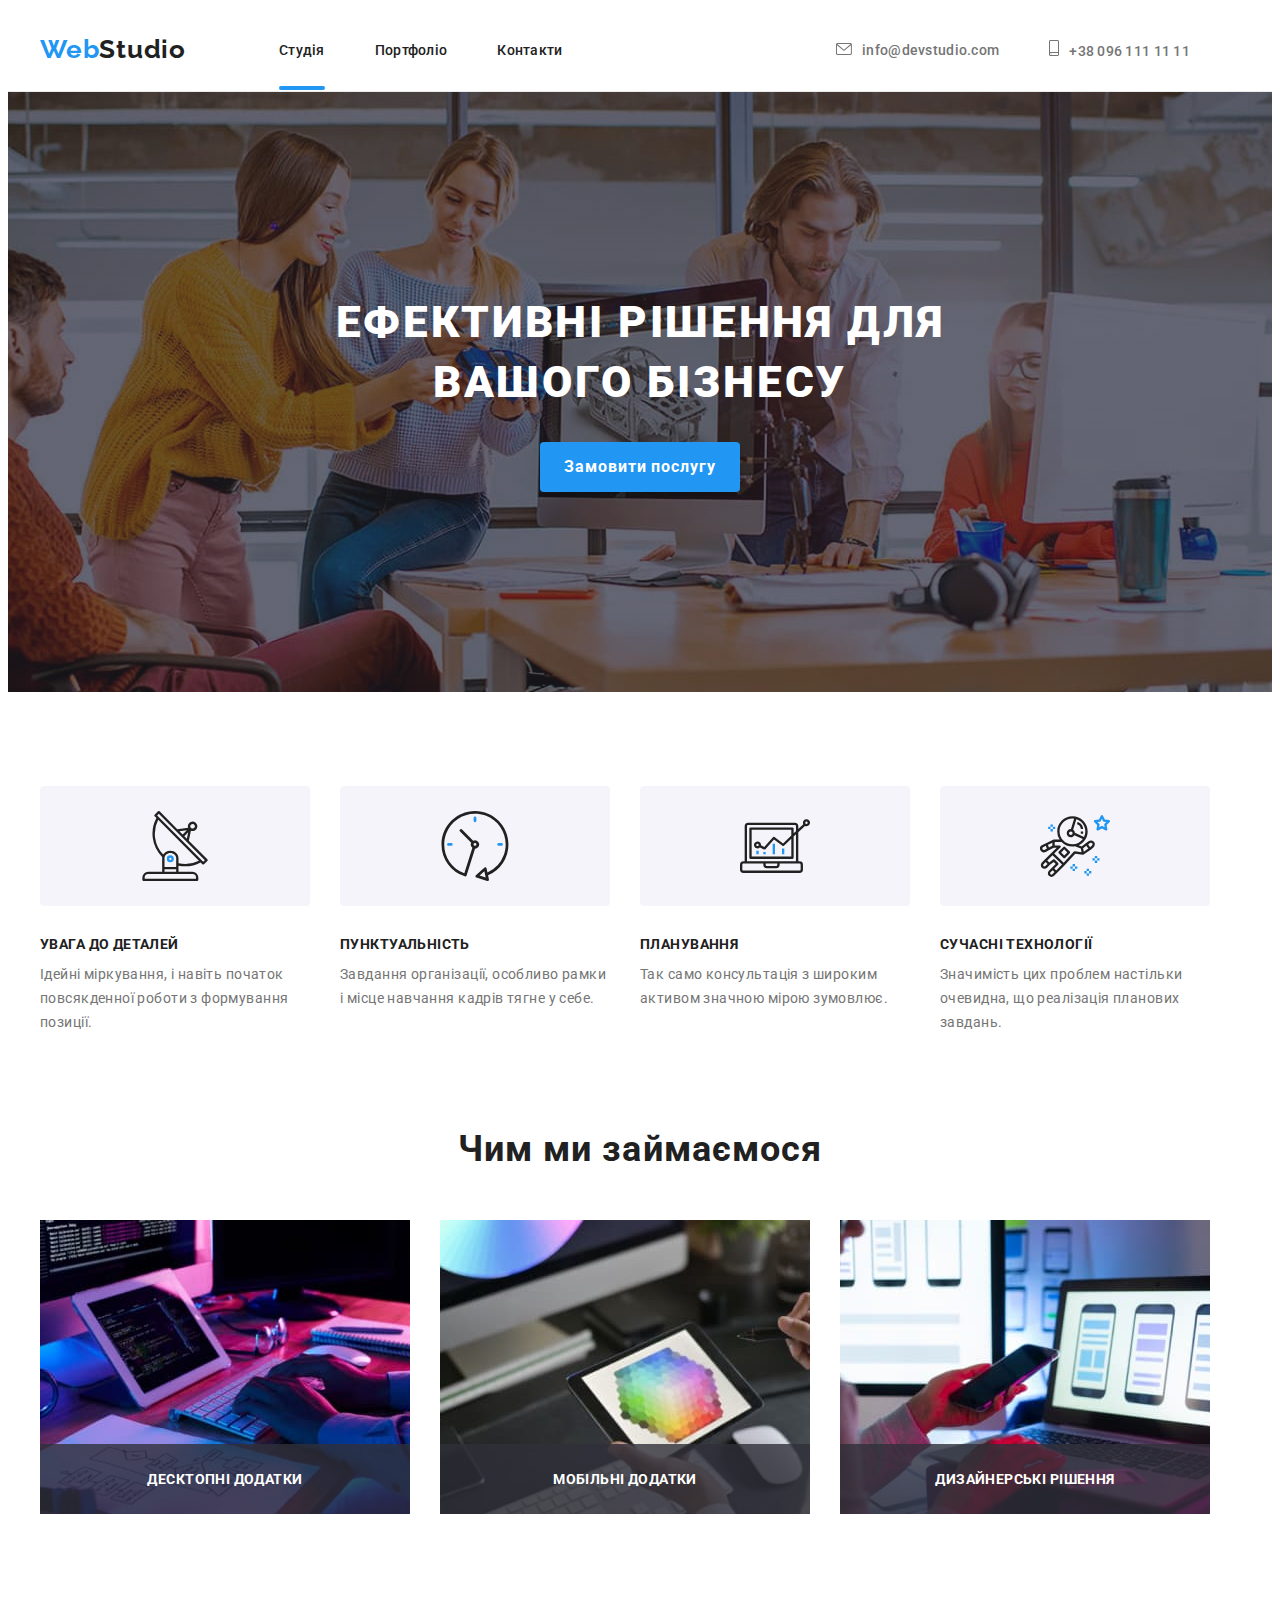
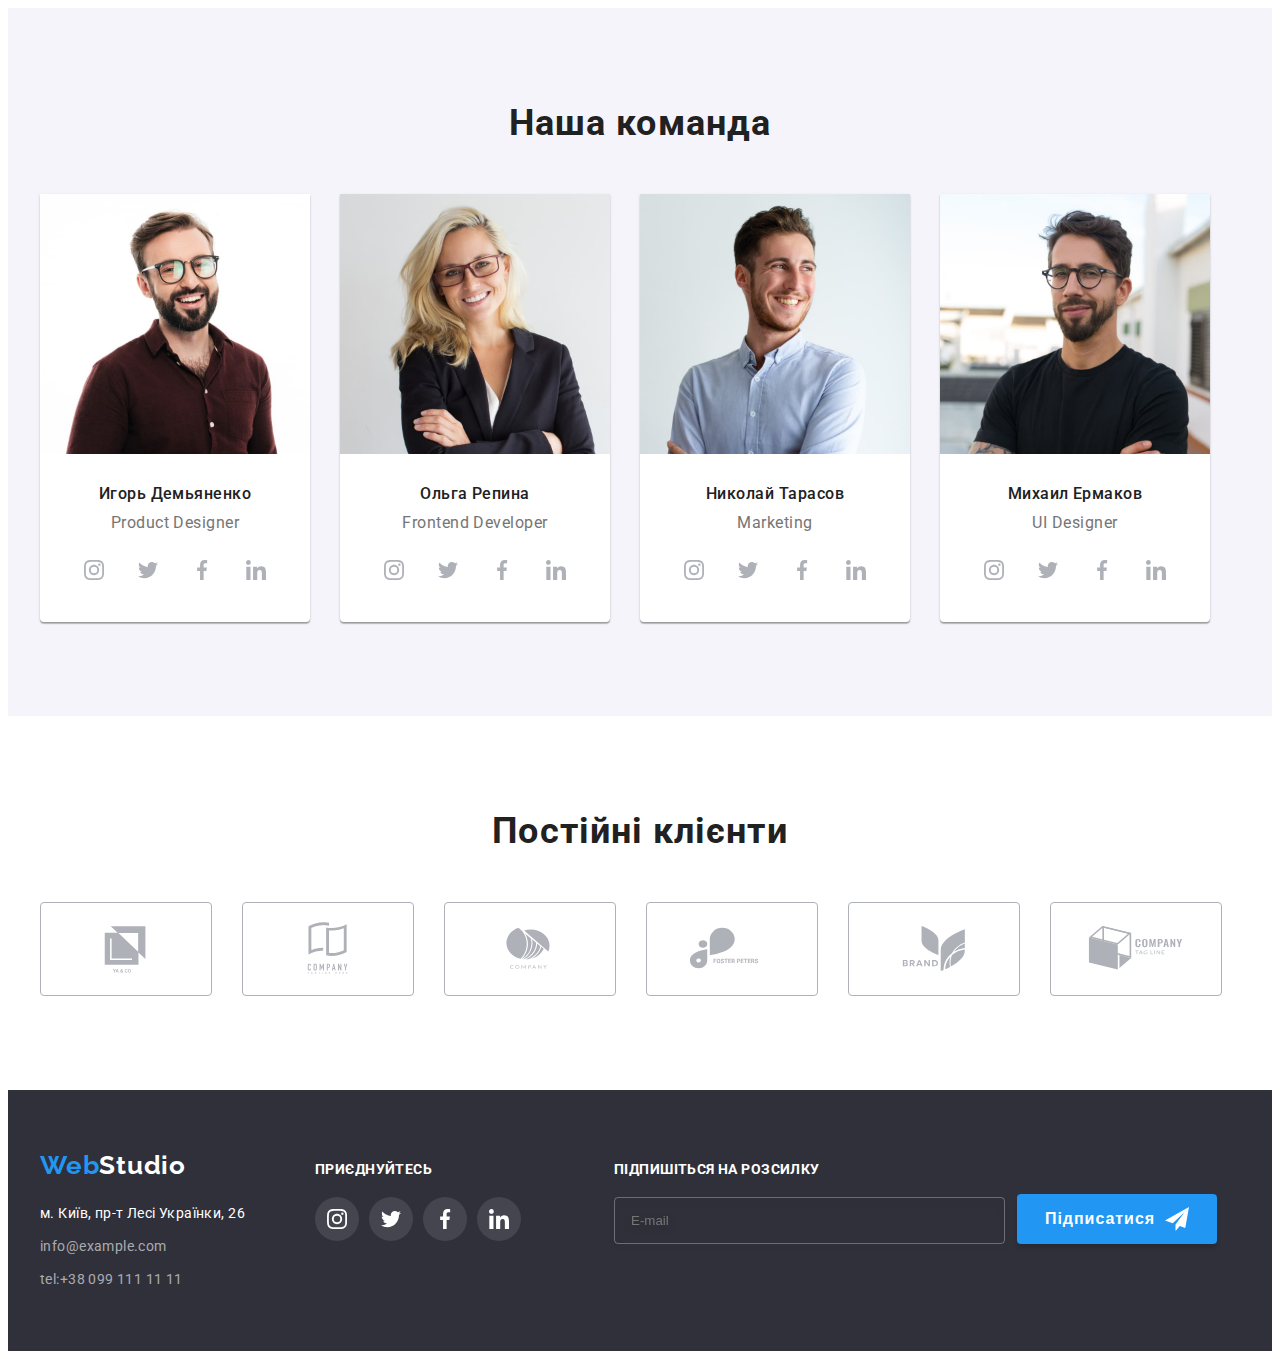
==== index.html @ 12c86f24 "Initial commit" ====
<!DOCTYPE html>
<html lang="uk">
  <head>
    <meta charset="UTF-8" />
    <meta http-equiv="X-UA-Compatible" content="IE=edge" />
    <meta name="viewport" content="width=device-width, initial-scale=1.0" />
    <title>Web Studio</title>
    <!-- Fonts start -->
    <link rel="preconnect" href="https://fonts.googleapis.com" />
    <link rel="preconnect" href="https://fonts.gstatic.com" crossorigin />
    <link
      href="https://fonts.googleapis.com/css2?family=Raleway:wght@700&family=Roboto:wght@400;500;700;900&display=swap"
      rel="stylesheet"
    />
    <!-- Fonts end -->
    <!-- Normalize start -->
    <link
      rel="stylesheet"
      href="https://cdnjs.cloudflare.com/ajax/libs/modern-normalize/1.1.0/modern-normalize.min.css"
      integrity="sha512-wpPYUAdjBVSE4KJnH1VR1HeZfpl1ub8YT/NKx4PuQ5NmX2tKuGu6U/JRp5y+Y8XG2tV+wKQpNHVUX03MfMFn9Q=="
      crossorigin="anonymous"
      referrerpolicy="no-referrer"
    />
    <!-- Normalize end -->
    <link rel="stylesheet" href="./css/main.min.css" />
    <link rel="stylesheet" href="./css/styles.css" />
  </head>
  <body>
    <!-- Header section -->
    <header class="header header-border-line">
      <div class="container header">
        <nav class="header-nav">
          <a class="logo link header__logo" href="./index.html">
            <span class="logo--accent">Web</span>Studio</a
          >
          <ul class="header-list list">
            <li class="header-list__item">
              <a class="header-list__link header-list--current-link link" href="./index.html">Студія</a>
            </li>
            <li class="header-list__item">
              <a class="header-list__link link" href="./portfolio.html">Портфоліо</a>
            </li>
            <li class="header-list__item">
              <a class="header-list__link link" href="/">Контакти</a>
            </li>
          </ul>
        </nav>
        <ul class="header-contacts list">
          <li class="header-contacts__list header-contacts__mail">
            <a class="link header-contacts__link" href="mailto:info@devstudio.com">
              <svg class="header-contacts__icon-mail" width="16" height="12">
                <use href="./images/icons.svg#envelope"></use></svg
              >info@devstudio.com
            </a>
          </li>
          <li class="header-contacts__list header-phone">
            <a class="link header-phone-link" href="tel:+380961111111"
              ><svg class="header-contacts__icon-tel" width="10" height="16">
                <use href="./images/icons.svg#smartphone"></use></svg
              >+38 096 111 11 11</a
            >
          </li>
        </ul>
      </div>
    </header>
    <!-- Main section -->
    <main class="main">
      <!-- Hero section -->
      <section class="hero section hero__container">
        <div class="container">
          <h1 class="hero__tittle">Ефективні рішення для вашого бізнесу</h1>
          <button class="btn-service btn-service__position" data-modal-open type="button">Замовити послугу</button>
        </div>
      </section>
      <!-- About section -->
      <section class="about section">
        <div class="container">
          <ul class="about-logo">
            <li class="about-logo__list">
              <svg class="about-logo__icons" width="70px" height="70px">
                <use href="./images/icons.svg#antenna"></use>
              </svg>
            </li>
            <li class="about-logo__list">
              <svg class="about-logo__icons" width="70px" height="70px">
                <use href="./images/icons.svg#clock"></use>
              </svg>
            </li>
            <li class="about-logo__list">
              <svg class="about-logo__icons" width="70px" height="70px">
                <use href="./images/icons.svg#diagram"></use>
              </svg>
            </li>
            <li class="about-logo__list">
              <svg class="about-logo__icons" width="70px" height="70px">
                <use href="./images/icons.svg#astronaut"></use>
              </svg>
            </li>
          </ul>
        </div>
        <div class="container">
          <h2 class="container--visually-hidden">Наші переваги</h2>
          <ul class="about-list list about__container">
            <li class="about-list__item">
              <h3 class="about-list__tittle">УВАГА ДО ДЕТАЛЕЙ</h3>
              <p class="about-list__description">
                Ідейні міркування, і навіть початок повсякденної роботи з формування позиції.
              </p>
            </li>
            <li class="about-list__item">
              <h3 class="about-list__tittle">ПУНКТУАЛЬНІСТЬ</h3>
              <p class="about-list__description">
                Завдання організації, особливо рамки і місце навчання кадрів тягне у себе.
              </p>
            </li>
            <li class="about-list__item">
              <h3 class="about-list__tittle">ПЛАНУВАННЯ</h3>
              <p class="about-list__description">
                Так само консультація з широким активом значною мірою зумовлює.
              </p>
            </li>
            <li class="about-list__item">
              <h3 class="about-list__tittle">СУЧАСНІ ТЕХНОЛОГІЇ</h3>
              <p class="about-list__description">
                Значимість цих проблем настільки очевидна, що реалізація планових завдань.
              </p>
            </li>
          </ul>
        </div>
      </section>
      <!-- Work section -->
      <section class="work section our-activity">
        <div class="container">
          <h2 class="our-activity__tittle">Чим ми займаємося</h2>
          <ul class="our-activity-list list">
            <li class="list">
              <div class="our-activity-list__overlay">
                <img
                  src="./images/main/img1.jpg"
                  alt="Десктопні додатки"
                  width="370"
                  height="294"
                />
                <p class="our-activity-list__overlay-txt">Десктопні додатки</p>
              </div>
            </li>
            <li class="list">
              <div class="our-activity-list__overlay">
                <img
                  src="./images/main/img2.jpg"
                  alt="Мобільні додатки"
                  width="370"
                  height="294"
                />
                <p class="our-activity-list__overlay-txt">Мобільні додатки</p>
              </div>
            </li>
            <li class="list">
              <div class="our-activity-list__overlay">
                <img
                  src="./images/main/img3.jpg"
                  alt="Мобільні додатки"
                  width="370"
                  height="294"
                />
                <p class="our-activity-list__overlay-txt">Дизайнерські рішення</p>
              </div>
            </li>
          </ul>
        </div>
      </section>
      <!-- Team section -->
      <section class="team section">
        <div class="container">
          <h2 class="team__tittle">Наша команда</h2>
          <ul class="team__list list">
            <li class="team-list-card">
              <img
                src="./images/main/photo1.jpg"
                alt="Игорь Демьяненко"
                width="270"
                height="260"
              />
              <div class="team__emlpoee-inf">
                <h3 class="team__emlpoee-name">Игорь Демьяненко</h3>
                <p class="team__emlpoee-position">Product Designer</p>
                <ul class="team-socials list">
                  <li
                    <a
                      class="team-social-link link"
                      href="/"
                      target="_blank"
                      rel="noopener norefferer"
                      area-label="instagram"
                    >
                      <svg class="team__social-icon" width="20" height="20">
                        <use href="./images/icons.svg#instagram-1"></use>
                      </svg>
                    </a>
                  </li>
                  <li
                    <a
                      class="team-social-link link"
                      href="/"
                      target="_blank"
                      rel="noopener norefferer"
                      area-label="twitter"
                    >
                      <svg class="team__social-icon" width="20" height="20">
                        <use href="./images/icons.svg#twitter-2"></use>
                      </svg>
                    </a>
                  </li>
                  <li
                    <a
                      class="team-social-link link"
                      href="/"
                      target="_blank"
                      rel="noopener norefferer"
                      area-label="facebook"
                    >
                      <svg class="team__social-icon" width="20" height="20">
                        <use href="./images/icons.svg#facebook-3"></use>
                      </svg>
                    </a>
                  </li>
                  <li
                    <a
                      class="team-social-link link"
                      href="/"
                      target="_blank"
                      rel="noopener norefferer"
                      area-label="linkedin"
                    >
                      <svg class="team__social-icon" width="20" height="20">
                        <use href="./images/icons.svg#linkedin-4"></use>
                      </svg>
                    </a>
                  </li>
                </ul>
              </div>
            </li>
            <li class="team-list-card">
              <img
                src="./images/main/photo2.jpg"
                alt="Ольга Репина"
                width="270"
                height="260"
              />
              <div class="team__emlpoee-inf">
                <h3 class="team__emlpoee-name">Ольга Репина</h3>
                <p class="team__emlpoee-position">Frontend Developer</p>
                <ul class="team-socials list">
                  <li
                    <a
                      class="team-social-link link"
                      href="/"
                      target="_blank"
                      rel="noopener norefferer"
                      area-label="instagram"
                    >
                      <svg class="team__social-icon" width="20" height="20">
                        <use href="./images/icons.svg#instagram-1"></use>
                      </svg>
                    </a>
                  </li>
                  <li
                    <a
                      class="team-social-link link"
                      href="/"
                      target="_blank"
                      rel="noopener norefferer"
                      area-label="twitter"
                    >
                      <svg class="team__social-icon" width="20" height="20">
                        <use href="./images/icons.svg#twitter-2"></use>
                      </svg>
                    </a>
                  </li>
                  <li
                    <a
                      class="team-social-link link"
                      href="/"
                      target="_blank"
                      rel="noopener norefferer"
                      area-label="facebook"
                    >
                      <svg class="team__social-icon" width="20" height="20">
                        <use href="./images/icons.svg#facebook-3"></use>
                      </svg>
                    </a>
                  </li>
                  <li
                    <a
                      class="team-social-link link"
                      href="/"
                      target="_blank"
                      rel="noopener norefferer"
                      area-label="linkedin"
                    >
                      <svg class="team__social-icon" width="20" height="20">
                        <use href="./images/icons.svg#linkedin-4"></use>
                      </svg>
                    </a>
                  </li>
                </ul>
              </div>
            </li>
            <li class="team-list-card">
              <img
                src="./images/main/photo3.jpg"
                alt="Николай Тарасов"
                width="270"
                height="260"
              />
              <div class="team__emlpoee-inf">
                <h3 class="team__emlpoee-name">Николай Тарасов</h3>
                <p class="team__emlpoee-position">Marketing</p>
                <ul class="team-socials list">
                  <li
                    <a
                      class="team-social-link link"
                      href="/"
                      target="_blank"
                      rel="noopener norefferer"
                      area-label="instagram"
                    >
                      <svg class="team__social-icon" width="20" height="20">
                        <use href="./images/icons.svg#instagram-1"></use>
                      </svg>
                    </a>
                  </li>
                  <li
                    <a
                      class="team-social-link link"
                      href="/"
                      target="_blank"
                      rel="noopener norefferer"
                      area-label="twitter"
                    >
                      <svg class="team__social-icon" width="20" height="20">
                        <use href="./images/icons.svg#twitter-2"></use>
                      </svg>
                    </a>
                  </li>
                  <li
                    <a
                      class="team-social-link link"
                      href="/"
                      target="_blank"
                      rel="noopener norefferer"
                      area-label="facebook"
                    >
                      <svg class="team__social-icon" width="20" height="20">
                        <use href="./images/icons.svg#facebook-3"></use>
                      </svg>
                    </a>
                  </li>
                  <li
                    <a
                      class="team-social-link link"
                      href="/"
                      target="_blank"
                      rel="noopener norefferer"
                      area-label="linkedin"
                    >
                      <svg class="team__social-icon" width="20" height="20">
                        <use href="./images/icons.svg#linkedin-4"></use>
                      </svg>
                    </a>
                  </li>
                </ul>
              </div>
            </li>
            <li class="team-list-card">
              <img
                src="./images/main/photo4.jpg"
                alt="Михаил Ермаков"
                width="270"
                height="260"
              />
              <div class="team__emlpoee-inf">
                <h3 class="team__emlpoee-name">Михаил Ермаков</h3>
                <p class="team__emlpoee-position">UI Designer</p>
                <ul class="team-socials list">
                  <li
                    <a
                      class="team-social-link link"
                      href="/"
                      target="_blank"
                      rel="noopener norefferer"
                      area-label="instagram"
                    >
                      <svg class="team__social-icon" width="20" height="20">
                        <use href="./images/icons.svg#instagram-1"></use>
                      </svg>
                    </a>
                  </li>
                  <li
                    <a
                      class="team-social-link link"
                      href="/"
                      target="_blank"
                      rel="noopener norefferer"
                      area-label="twitter"
                    >
                      <svg class="team__social-icon" width="20" height="20">
                        <use href="./images/icons.svg#twitter-2"></use>
                      </svg>
                    </a>
                  </li>
                  <li
                    <a
                      class="team-social-link link"
                      href="/"
                      target="_blank"
                      rel="noopener norefferer"
                      area-label="facebook"
                    >
                      <svg class="team__social-icon" width="20" height="20">
                        <use href="./images/icons.svg#facebook-3"></use>
                      </svg>
                    </a>
                  </li>
                  <li
                    <a
                      class="team-social-link link"
                      href="/"
                      target="_blank"
                      rel="noopener norefferer"
                      area-label="linkedin"
                    >
                      <svg class="team__social-icon" width="20" height="20">
                        <use href="./images/icons.svg#linkedin-4"></use>
                      </svg>
                    </a>
                  </li>
                </ul>
              </div>
            </li>
          </ul>
        </div>
      </section>
    </main>
    <!-- Regular customers -->
    <section class="customers section">
      <div class="container">
        <h2 class="customers__tittle">Постійні клієнти</h2>
        <ul class="customers-logo">
          <li>
            <a
              class="customers-logo__link link"
              href="/"
              target="_blank"
              rel="noopener norefferer"
              area-label="ya&co"
            >
              <svg class="customers-logo__icons" width="106px" height="60px">
                <use href="./images/icons.svg#logo"></use>
              </svg>
            </a>
          </li>
          <li>
            <a
              class="customers-logo__link link"
              href="/"
              target="_blank"
              rel="noopener norefferer"
              area-label="company-tagline-here"
            >
              <svg class="customers-logo__icons" width="106px" height="60px">
                <use href="./images/icons.svg#logo-1"></use>
              </svg>
            </a>
          </li>
          <li>
            <a
              class="customers-logo__link link"
              href="/"
              target="_blank"
              rel="noopener norefferer"
              area-label="company"
            >
              <svg class="customers-logo__icons" width="106px" height="60px">
                <use href="./images/icons.svg#logo-2"></use>
              </svg>
            </a>
          </li>
          <li>
            <a
              class="customers-logo__link link"
              href="/"
              target="_blank"
              rel="noopener norefferer"
              area-label="foster-peters"
            >
              <svg class="customers-logo__icons" width="106px" height="60px">
                <use href="./images/icons.svg#logo-3"></use>
              </svg>
            </a>
          </li>
          <li>
            <a
              class="customers-logo__link link"
              href="/"
              target="_blank"
              rel="noopener norefferer"
              area-label="brand"
            >
              <svg class="customers-logo__icons" width="106px" height="60px">
                <use href="./images/icons.svg#logo-4"></use>
              </svg>
            </a>
          </li>
          <li>
            <a
              class="customers-logo__link link"
              href="/"
              target="_blank"
              rel="noopener norefferer"
              area-label="company-tagline"
            >
              <svg class="customers-logo__icons" width="106px" height="60px">
                <use href="./images/icons.svg#logo-5"></use>
              </svg>
            </a>
          </li>
        </ul>
      </div>
    </section>
    <!-- Footer section -->
    <footer class="footer">
      <div class="container footer-container">
        <div>
          <a class="logo logo--white link" href="./index.html"
            ><span class="logo--accent">Web</span>Studio
          </a>
          <address>
            <ul class="footer__list list">
              <li class="footer__contacts">
                <a 
                  class="link footer-addres__link"
                  href="https://bit.ly/3pXMvUd"
                  target="_blank"
                  rel="noopener noreferrer"
                  >м. Київ, пр-т Лесі Українки, 26</a
                >
              </li>
              <li class="footer__contacts">
                <a class="link" href="mailto:info@example.com">info@example.com</a>
              </li>
              <li class="footer__contacts">
                <a class="link" href="tel:+380991111111">tel:+38 099 111 11 11</a>
              </li>
            </ul>
          </address>
        </div>
        <div class="footer-join">
          <p class="footer-join__txt">приєднуйтесь</p>
          <ul class="footer-join-socials list">
            <li
              <a
                class="footer-join-socials__link link"
                href="/"
                target="_blank"
                rel="noopener norefferer"
                area-label="instagram"
              >
                <svg class="footer-join-socials__icon" width="20" height="20">
                  <use href="./images/icons.svg#instagram-1"></use>
                </svg>
              </a>
            </li>
            <li class="footer-socials-item">
              <a
                class="footer-join-socials__link link"
                href="/"
                target="_blank"
                rel="noopener norefferer"
                area-label="twitter"
              >
                <svg class="footer-join-socials__icon" width="20" height="20">
                  <use href="./images/icons.svg#twitter-2"></use>
                </svg>
              </a>
            </li>
            <li class="footer-socials-item">
              <a
                class="footer-join-socials__link link"
                href="/"
                target="_blank"
                rel="noopener norefferer"
                area-label="facebook"
              >
                <svg class="footer-join-socials__icon" width="20" height="20">
                  <use href="./images/icons.svg#facebook-3"></use>
                </svg>
              </a>
            </li>
            <li class="footer-socials-item">
              <a
                class="footer-join-socials__link link"
                href="/"
                target="_blank"
                rel="noopener norefferer"
                area-label="linkedin"
              >
                <svg class="footer-join-socials__icon" width="20" height="20">
                  <use href="./images/icons.svg#linkedin-4"></use>
                </svg>
              </a>
            </li>
          </ul>
        </div>
        <div class="footer-subscribe footer-subscribe__position">
         <div role="group">
          <form>
          <label for="">
            <p class="footer-subscribe__txt">Підпишіться на розсилку</p>
            <input
              class="footer-subscribe__form"
              type="text"
              name="username"
              minlength="3"
              maxlength="16"
              required
              placeholder="E-mail"
            />
          </label>
          </div>
          <div class="footer-subscribe__container">
            <button class="footer-subscribe__btn" type="submit">Підписатися
            <svg width="24px" height="24px">
              <use href="./images/icons.svg#icon-send-btn"></use>
            </svg>
          </button>
          </div>
          </form>
      </div>
      </div>
    </footer>
    <!-- modal window -->
    <div class="backdrop is-hidden" data-modal>
      <div class="modal">
        <button class="modal__btn" data-modal-close>
          <svg class="modal__btn-icon" width="20" height="20">
            <use href="./images/icons.svg#icon-close"></use>
          </svg>
        </button>
        <form class="modal__register">
        <strong class="modal__register-title"> Залиште свої дані ми вам передзвонимо</strong>
        <div role="group">
          <label class="modal__register-wrap">
            <span class="modal__form-label">Ім'я</span>
            <input
              class="modal__register-input"
              type="text"
              name="username"
              minlength="3"
              maxlength="16"
              autofocus
              required
            />
            <svg class="modal__form-icon modal__icon-user" width="12" height="12">
              <use class="contact-form-user contact-form-logo" href="./images/icons.svg#icon-user"></use>
            </svg>
          </label>
          <label for="" class="modal__register-wrap">
            <span class="modal__form-label">Телефон</span>
            <input
              class="modal__register-input"
              type="tel"
              name="user-phone"
              minlength="3"
              maxlength="16"
              required
            />
            <svg class="modal__form-icon modal__icon-phone" width="13" height="13">
              <use class="contact-form-user contact-form-logo" href="./images/icons.svg#icon-phone"></use>
            </svg>
          </label>
          <label class="modal__register-wrap">
            <span class="modal__form-label">Пошта</span>
            <input
              class="modal__register-input"
              type="email"
              name="email"
              minlength="3"
              maxlength="16"
              required
            />
            <svg class="modal__form-icon modal__icon-mail" width="15" height="12">
              <use class="contact-form-user contact-form-logo" href="./images/icons.svg#icon-mail"></use>
            </svg>
          </label>
          <label class="modal__register-wrap">
            <span class="modal__form-label">Коментар</span>
            <textarea class="modal__register-message" name="text" rows="15" placeholder="Введіть текст"></textarea>
        <label class="modal__register-agreement">
            <input class="modal__checkbox container--visually-hidden" type="checkbox" name="agreement" id="" value=""/>
            <svg class="modal__register-icon" width="16" height="15">
              <use class="modal__register-check" href="./images/icons.svg#icon-check"></use>
              <use class="modal__register-uncheck" href="./images/icons.svg#icon-checkbox"></use>
            </svg>
            <span class="modal__register-agreement-text">
              Погоджуюся з розсилкою та приймаю
              <a class="modal__register-agreement-link" href="">Умови договору</a></span>
          </label>
        <button class="modal__register-btn" type="submit">Відправити</button>
        </form>
      </div>
    </div>
    <script src="./js/modal.js"></script>
  </body>
</html>
---- css/main.min.css ----
:root{--main-font: Roboto, sans-serif;--secondary-font: Raleway, sans-serif;--main-txt-cl: #212121;--acent-txt-cl: #2196f3;--light-bg-cl: #f5f4fa;--dark-bg-cl: #2f303a}.link{text-decoration:none;color:currentColor}.list{list-style:none;padding:0;margin:0}.container--visually-hidden{position:absolute;width:1px;height:1px;margin:-1px;border:0;padding:0;white-space:nowrap;-webkit-clip-path:inset(100%);clip-path:inset(100%);clip:rect(0 0 0 0);overflow:hidden}body{font-family:var(--main-font);color:var(--main-txt-cl)}img{display:block}h1,h2,h3,h4,h5,h6,p,ul{margin:0}.btn-service{font-family:var(--main-font);font-weight:700;font-size:16px;line-height:1.875;letter-spacing:.06em;background-color:var(--acent-txt-cl);color:#fff;min-width:200px;min-height:50px;display:block;-webkit-box-shadow:0px 4px 4px rgba(0,0,0,.15);box-shadow:0px 4px 4px rgba(0,0,0,.15);border-radius:4px;border:none;-webkit-transition:background-color 250ms cubic-bezier(0.4, 0, 0.2, 1);transition:background-color 250ms cubic-bezier(0.4, 0, 0.2, 1)}.btn-service__position{margin:auto}.btn-service:hover,.btn-service:focus{background-color:#188ce8}.container{width:1200px;padding-left:15px;padding-right:15px;margin:auto}.modal{position:relative;width:528px;min-height:581px;padding:40px;background-color:#fff;-webkit-box-shadow:0px 1px 3px rgba(0,0,0,.12),0px 1px 1px rgba(0,0,0,.14),0px 2px 1px rgba(0,0,0,.2);box-shadow:0px 1px 3px rgba(0,0,0,.12),0px 1px 1px rgba(0,0,0,.14),0px 2px 1px rgba(0,0,0,.2);border-radius:4px;opacity:1;-webkit-transition:opacity 400ms ease-in-out 200ms,-webkit-transform 400ms ease-in-out 200ms;transition:opacity 400ms ease-in-out 200ms,-webkit-transform 400ms ease-in-out 200ms;transition:transform 400ms ease-in-out 200ms,opacity 400ms ease-in-out 200ms;transition:transform 400ms ease-in-out 200ms,opacity 400ms ease-in-out 200ms,-webkit-transform 400ms ease-in-out 200ms}.modal__register-btn:hover,.modal__register-btn:focus{background-color:#188ce8}.modal__register-input:focus{border:1px solid var(--acent-txt-cl);-webkit-transition:250ms cubic-bezier(0.4, 0, 0.2, 1);transition:250ms cubic-bezier(0.4, 0, 0.2, 1)}.modal__register-input:focus+.modal__form-icon .contact-form-logo{fill:var(--acent-txt-cl);border-color:var(--acent-txt-cl);-webkit-transition:250ms cubic-bezier(0.4, 0, 0.2, 1);transition:250ms cubic-bezier(0.4, 0, 0.2, 1)}.modal__checkbox:checked+.modal__register-icon .modal__register-uncheck{opacity:0;-webkit-transition:250ms cubic-bezier(0.4, 0, 0.2, 1);transition:250ms cubic-bezier(0.4, 0, 0.2, 1)}.modal__btn-icon:hover{fill:var(--acent-txt-cl)}.modal__register-wrap:last-child{margin-bottom:0}.modal__form-icon:hover{fill:var(--acent-txt-cl)}.modal__checkbox:checked+.modal__register-icon .modal__register-check{opacity:1}.backdrop{z-index:1000;position:fixed;top:0;left:0;display:-webkit-box;display:-ms-flexbox;display:flex;-webkit-box-align:center;-ms-flex-align:center;align-items:center;-webkit-box-pack:center;-ms-flex-pack:center;justify-content:center;width:100%;height:100%;background:rgba(0,0,0,.2);opacity:1;visibility:visible;pointer-events:initial;-webkit-transition:opacity 600ms ease-out,visibility 600ms ease-out;transition:opacity 600ms ease-out,visibility 600ms ease-out}.backdrop.is-hidden{opacity:0;visibility:hidden;pointer-events:none}.modal__btn{position:absolute;top:8px;right:8px;width:30px;height:30px;border-radius:50%;display:-webkit-box;display:-ms-flexbox;display:flex;-webkit-box-align:center;-ms-flex-align:center;align-items:center;-webkit-box-pack:center;-ms-flex-pack:center;justify-content:center;padding:0;border:1px solid rgba(0,0,0,.1);background-color:rgba(0,0,0,0);cursor:pointer}.backdrop.is-hidden .modal{opacity:0;-webkit-transform:translate(-50%, -50%) scale(0.3) rotate(1turn);transform:translate(-50%, -50%) scale(0.3) rotate(1turn)}.modal__register{text-align:center}.modal__register-title{margin-bottom:12px;display:block;font-weight:700;font-size:20px;line-height:1.15;text-align:center;letter-spacing:.03em;color:#212121}.modal__register-wrap{display:block;position:relative;margin-bottom:10px}.modal__register-input{width:100%;height:40px;border:1px solid rgba(33,33,33,.2);border-radius:4px;padding:14px;padding-left:42px;outline:rgba(0,0,0,0)}.modal__register-message{margin-bottom:20px;width:100%;height:120px;border:1px solid rgba(33,33,33,.2);border-radius:4px;padding:12px 16px;resize:none}.modal__form-icon{width:12px;height:12px;position:absolute;bottom:15px;left:15px}.modal__icon-user{width:12px;height:12px}.modal__icon-phone{width:13px;height:13px}.modal__icon-mail{width:15px;height:12px}.modal__form-label{display:block;text-align:left;margin-bottom:4px;font-weight:400;font-size:12px;line-height:1.1666666667;letter-spacing:.01em;color:#757575}.modal__register-agreement{display:-webkit-box;display:-ms-flexbox;display:flex;-webkit-box-align:center;-ms-flex-align:center;align-items:center;-webkit-box-pack:center;-ms-flex-pack:center;justify-content:center;gap:8px;margin-bottom:30px;font-weight:400;font-size:14px;line-height:1.7142857143;letter-spacing:.03em;color:#757575}.modal__register-check{opacity:0;-webkit-transition:250ms cubic-bezier(0.4, 0, 0.2, 1);transition:250ms cubic-bezier(0.4, 0, 0.2, 1)}.modal__register-agreement-text{-webkit-user-select:none;-moz-user-select:none;-ms-user-select:none;user-select:none;text-underline-position:under}.modal__register-agreement-link{color:var(--acent-txt-cl)}.modal__register-btn{display:-webkit-inline-box;display:-ms-inline-flexbox;display:inline-flex;-webkit-box-align:center;-ms-flex-align:center;align-items:center;padding:10px 52px;width:200px;height:50px;background-color:var(--acent-txt-cl);color:#fff;font-weight:700;font-size:16px;line-height:1.875;letter-spacing:.06em;border:none;-webkit-box-shadow:0px 4px 4px rgba(0,0,0,.15);box-shadow:0px 4px 4px rgba(0,0,0,.15);border-radius:4px;cursor:pointer;-webkit-transition:background-color 250ms cubic-bezier(0.4, 0, 0.2, 1);transition:background-color 250ms cubic-bezier(0.4, 0, 0.2, 1)}.section{padding-top:94px;padding-bottom:94px}.team-socials{display:-webkit-box;display:-ms-flexbox;display:flex;-webkit-box-align:center;-ms-flex-align:center;align-items:center;-webkit-box-pack:center;-ms-flex-pack:center;justify-content:center;gap:10px}.team-social-link{display:block;display:-webkit-box;display:-ms-flexbox;display:flex;-webkit-box-align:center;-ms-flex-align:center;align-items:center;-webkit-box-pack:center;-ms-flex-pack:center;justify-content:center;width:44px;height:44px;border-radius:50%;background-color:#fff;color:#afb1b8;-webkit-transition:background-color 250ms cubic-bezier(0.4, 0, 0.2, 1),color 250ms cubic-bezier(0.4, 0, 0.2, 1);transition:background-color 250ms cubic-bezier(0.4, 0, 0.2, 1),color 250ms cubic-bezier(0.4, 0, 0.2, 1)}.team-social-link:hover,.team-social-link:focus{background-color:var(--acent-txt-cl);color:#fff}.footer-join{margin-left:70px;font-size:14px;line-height:1.1428571429;letter-spacing:.03em;text-transform:uppercase;font-weight:700}.footer-join__txt{color:#fff;margin-bottom:20px}.footer-join-socials{display:-webkit-box;display:-ms-flexbox;display:flex;-webkit-box-align:center;-ms-flex-align:center;align-items:center;-webkit-box-pack:center;-ms-flex-pack:center;justify-content:center;gap:10px}.footer-join-socials__icon{fill:currentColor}.footer-join-socials__link{display:block;display:-webkit-box;display:-ms-flexbox;display:flex;-webkit-box-align:center;-ms-flex-align:center;align-items:center;-webkit-box-pack:center;-ms-flex-pack:center;justify-content:center;width:44px;height:44px;border-radius:50%;background-color:rgba(255,255,255,.1);color:#fff;-webkit-transition:background-color var(--animation);transition:background-color var(--animation)}.footer-join-socials__link__link:hover,.footer-join-socials__link__link:focus{background-color:var(--acent-txt-cl)}.footer-subscribe{display:-webkit-box;display:-ms-flexbox;display:flex;-webkit-box-align:end;-ms-flex-align:end;align-items:flex-end;-webkit-box-pack:center;-ms-flex-pack:center;justify-content:center}.footer-subscribe__btn:hover,.footer-subscribe__btn:focus{background-color:#188ce8}.footer-subscribe__position{margin-left:93px}.footer-subscribe__txt{color:#fff;font-weight:700;font-size:14px;line-height:1.1428571429;letter-spacing:.03em;text-transform:uppercase;margin-bottom:20px}.footer-subscribe__form{width:358px;border-radius:4px;padding:15px;padding-left:16px;outline:rgba(0,0,0,0);background-color:rgba(0,0,0,0);border:1px solid rgba(255,255,255,.3);-webkit-filter:drop-shadow(0px 4px 4px rgba(0, 0, 0, 0.15));filter:drop-shadow(0px 4px 4px rgba(0, 0, 0, 0.15));border-radius:4px;color:#fff}.footer-subscribe__container{margin-left:12px}.footer-subscribe__btn{display:-webkit-box;display:-ms-flexbox;display:flex;-webkit-box-align:center;-ms-flex-align:center;align-items:center;-webkit-box-pack:center;-ms-flex-pack:center;justify-content:center;gap:10px;width:200px;height:50px;border-radius:4px;background-color:var(--acent-txt-cl);-webkit-box-shadow:0px 4px 4px rgba(0,0,0,.15);box-shadow:0px 4px 4px rgba(0,0,0,.15);border-radius:4px;color:#fff;font-weight:700;font-size:16px;line-height:1.875;letter-spacing:.06em;border:none;-webkit-transition:background-color 250ms cubic-bezier(0.4, 0, 0.2, 1);transition:background-color 250ms cubic-bezier(0.4, 0, 0.2, 1)}.portfolio-filters{font-weight:500;font-size:16px;line-height:1.625;letter-spacing:.03em;display:-webkit-box;display:-ms-flexbox;display:flex;margin:auto;-webkit-box-pack:center;-ms-flex-pack:center;justify-content:center}.portfolio-filters__list:last-child{margin-right:0}.portfolio-filters__btn:hover,.portfolio-filters__btn:focus{background-color:var(--acent-txt-cl);color:#fff;-webkit-box-shadow:0px 3px 1px rgba(0,0,0,.1),0px 1px 2px rgba(0,0,0,.08),0px 2px 2px rgba(0,0,0,.12);box-shadow:0px 3px 1px rgba(0,0,0,.1),0px 1px 2px rgba(0,0,0,.08),0px 2px 2px rgba(0,0,0,.12)}.portfolio-filters__position{margin-bottom:50px}.portfolio-filters__list{margin-right:8px}.portfolio-filters__btn{font-family:Roboto;font-style:normal;font-weight:500;font-size:16px;line-height:1.625;letter-spacing:.03em;background-color:#f5f4fa;border-radius:4px;border:none;padding:6px 22px 6px 22px;-webkit-transition:background-color 250ms cubic-bezier(0.4, 0, 0.2, 1),color 250ms cubic-bezier(0.4, 0, 0.2, 1),-webkit-box-shadow 250ms cubic-bezier(0.4, 0, 0.2, 1);transition:background-color 250ms cubic-bezier(0.4, 0, 0.2, 1),color 250ms cubic-bezier(0.4, 0, 0.2, 1),-webkit-box-shadow 250ms cubic-bezier(0.4, 0, 0.2, 1);transition:background-color 250ms cubic-bezier(0.4, 0, 0.2, 1),color 250ms cubic-bezier(0.4, 0, 0.2, 1),box-shadow 250ms cubic-bezier(0.4, 0, 0.2, 1);transition:background-color 250ms cubic-bezier(0.4, 0, 0.2, 1),color 250ms cubic-bezier(0.4, 0, 0.2, 1),box-shadow 250ms cubic-bezier(0.4, 0, 0.2, 1),-webkit-box-shadow 250ms cubic-bezier(0.4, 0, 0.2, 1)}.portfolio-filters__btn--current{background-color:var(--acent-txt-cl);color:#fff}.header-border-line{border-bottom:1px solid #ececec}.header{display:-webkit-box;display:-ms-flexbox;display:flex;-webkit-box-align:center;-ms-flex-align:center;align-items:center}.header-nav{display:-webkit-box;display:-ms-flexbox;display:flex;-webkit-box-align:center;-ms-flex-align:center;align-items:center;margin-right:auto}.logo{font-family:"Raleway";font-style:normal;font-weight:700;font-size:26px;line-height:1.1923076923;letter-spacing:.03em}.header__logo{margin-right:93px}.logo--accent{color:var(--acent-txt-cl)}.logo--white{color:#fff}.header-list{display:-webkit-box;display:-ms-flexbox;display:flex;gap:50px}.header-list--current-link{position:relative;color:var(--accent-txt-cl)}.header-list--current-link::after{content:"";position:absolute;bottom:0px;left:0;display:block;width:100%;height:4px;border-radius:2px;background-color:var(--acent-txt-cl)}.header-contacts{display:-webkit-box;display:-ms-flexbox;display:flex;-webkit-box-align:center;-ms-flex-align:center;align-items:center}.header-contacts__list:hover,.header-contacts__list:focus{color:var(--acent-txt-cl)}.header-contacts__mail-link:focus,.header-contacts__mail-link:focus .header-contacts__icon-mail,.header-contacts__mail:hover .header-contacts__icon-mail,.header-contacts .header-phone-link:focus,.header-phone-link:focus .header-contacts__icon-tel,.header-phone:hover .header-contacts__icon-tel{fill:var(--acent-txt-cl);color:var(--acent-txt-cl)}.header-list__link,.header-contacts__list{padding-top:32px;padding-bottom:32px;font-weight:500;font-size:14px;line-height:1.1428571429;letter-spacing:.02em;display:block;-webkit-transition:color 250ms cubic-bezier(0.4, 0, 0.2, 1);transition:color 250ms cubic-bezier(0.4, 0, 0.2, 1)}.header-contacts__list{color:#757575;margin-right:50px}.header-contacts__icon-mail{width:16px;height:12px;margin-right:10px;fill:#757575}.header-contacts__icon-tel{width:10px;height:16px;margin-right:10px;fill:#757575}.header-contacts__icon-mail,.header-contacts__icon-tel{-webkit-transition:fill 250ms cubic-bezier(0.4, 0, 0.2, 1),color 250ms cubic-bezier(0.4, 0, 0.2, 1);transition:fill 250ms cubic-bezier(0.4, 0, 0.2, 1),color 250ms cubic-bezier(0.4, 0, 0.2, 1)}.hero{background-color:var(--dark-bg-cl);max-width:1600px;margin:auto;background-image:-webkit-gradient(linear, left top, left bottom, from(rgba(47, 48, 58, 0.4)), to(rgba(47, 48, 58, 0.4))),url(../images/main/Header-background.jpg);background-image:linear-gradient(rgba(47, 48, 58, 0.4), rgba(47, 48, 58, 0.4)),url(../images/main/Header-background.jpg);background-position:center;background-repeat:no-repeat;background-size:cover}.hero__container{padding-top:200px;padding-bottom:200px}.hero__tittle{font-weight:900;font-size:44px;line-height:1.3636363636;letter-spacing:.06em;text-transform:uppercase;color:#fff;width:696px;margin:auto;text-align:center;margin-bottom:30px}.about-logo{display:-webkit-box;display:-ms-flexbox;display:flex;gap:30px;list-style:none;padding:0}.about-logo__list{width:270px;height:120px;background-color:#f5f4fa;border-radius:4px;margin-bottom:30px;display:-webkit-box;display:-ms-flexbox;display:flex;-webkit-box-align:center;-ms-flex-align:center;align-items:center;-webkit-box-pack:center;-ms-flex-pack:center;justify-content:center}.about-logo__icons{width:70px;height:70px;display:block}.about__container{display:-webkit-box;display:-ms-flexbox;display:flex;gap:30px;margin:auto}.about-list__item{width:270px}.about-list__tittle{font-weight:700;font-size:14px;line-height:1.1428571429;letter-spacing:.03em;text-transform:uppercase;margin-bottom:10px}.about-list__description{font-size:14px;line-height:1.7142857143;letter-spacing:.03em;color:#757575}.our-activity{padding-top:0px}.our-activity__tittle{font-weight:700;font-size:36px;line-height:1.1666666667;letter-spacing:.03em;text-align:center;margin-bottom:50px}.our-activity-list{display:-webkit-box;display:-ms-flexbox;display:flex;gap:30px;margin:auto}.our-activity-list__overlay{position:relative}.our-activity-list__overlay-txt{position:absolute;background-color:rgba(47,48,58,.8);bottom:0;left:0;width:100%;height:70px;display:-webkit-box;display:-ms-flexbox;display:flex;-webkit-box-align:center;-ms-flex-align:center;align-items:center;-webkit-box-pack:center;-ms-flex-pack:center;justify-content:center;-webkit-transition:250ms cubic-bezier(0.4, 0, 0.2, 1);transition:250ms cubic-bezier(0.4, 0, 0.2, 1);color:#fff;font-weight:700;font-size:14px;line-height:1.1428571429;text-align:center;letter-spacing:.03em;text-transform:uppercase}.portfolio{display:-webkit-box;display:-ms-flexbox;display:flex;gap:30px;-ms-flex-wrap:wrap;flex-wrap:wrap}.portfolio__list:hover{-webkit-box-shadow:0px 3px 1px rgba(0,0,0,.1),0px 1px 2px rgba(0,0,0,.08),0px 2px 2px rgba(0,0,0,.12);box-shadow:0px 3px 1px rgba(0,0,0,.1),0px 1px 2px rgba(0,0,0,.08),0px 2px 2px rgba(0,0,0,.12)}.portfolio__overlay-txt:hover .portfolio__txt{-webkit-transform:translateY(0%);transform:translateY(0%)}.portfolio__list{-webkit-transition:-webkit-box-shadow 250ms cubic-bezier(0.4, 0, 0.2, 1);transition:-webkit-box-shadow 250ms cubic-bezier(0.4, 0, 0.2, 1);transition:box-shadow 250ms cubic-bezier(0.4, 0, 0.2, 1);transition:box-shadow 250ms cubic-bezier(0.4, 0, 0.2, 1), -webkit-box-shadow 250ms cubic-bezier(0.4, 0, 0.2, 1)}.portfolio__txt{position:absolute;background-color:rgba(33,150,243,.9);top:0;left:0;width:100%;height:100%;padding:63px 24px 63px 24px;display:-webkit-box;display:-ms-flexbox;display:flex;-webkit-box-align:center;-ms-flex-align:center;align-items:center;-webkit-box-pack:center;-ms-flex-pack:center;justify-content:center;-webkit-transform:translateY(100%);transform:translateY(100%);-webkit-transition:250ms cubic-bezier(0.4, 0, 0.2, 1);transition:250ms cubic-bezier(0.4, 0, 0.2, 1);color:#fff;font-weight:400;font-size:18px;line-height:1.5555555556;letter-spacing:.03em}.portfolio__overlay-txt{position:relative;overflow:hidden}.portfolio__wrapper{padding:20px 24px 20px 24px;border:1px solid #eee;border-top:none}.portfolio__project-name{font-size:18px;line-height:2;letter-spacing:.06em}.portfolio__project-type{font-weight:400;font-size:16px;line-height:1.875;letter-spacing:.03em;color:#757575}.team{background-color:#f5f4fa}.team__social-icon{fill:currentColor}.team__tittle{font-weight:700;font-size:36px;line-height:1.1666666667;letter-spacing:.03em;text-align:center;margin-bottom:50px}.team__list{display:-webkit-box;display:-ms-flexbox;display:flex;margin:auto;gap:30px}.team__emlpoee-inf{padding-top:30px;padding-bottom:30px;padding-right:5px;padding-left:5px;border-top:none}.team__emlpoee-name{font-weight:500;font-size:16px;line-height:1.1875;text-align:center;letter-spacing:.03em;margin-bottom:10px}.team__emlpoee-position{font-size:16px;line-height:1.1875;text-align:center;letter-spacing:.03em;color:#757575;margin-bottom:16px}.team-list-card{-webkit-box-shadow:0px 1px 3px rgba(0,0,0,.12),0px 1px 1px rgba(0,0,0,.14),0px 2px 1px rgba(0,0,0,.2);box-shadow:0px 1px 3px rgba(0,0,0,.12),0px 1px 1px rgba(0,0,0,.14),0px 2px 1px rgba(0,0,0,.2);border-radius:0px 0px 4px 4px;background-color:#fff}.footer{background-color:var(--dark-bg-cl);padding-top:60px;padding-bottom:60px}.footer__contacts:last-child{margin-bottom:0}.footer-container{display:-webkit-box;display:-ms-flexbox;display:flex;-webkit-box-align:baseline;-ms-flex-align:baseline;align-items:baseline}.footer__list{margin-top:20px}.footer-addres__link{color:#fff}.footer__contacts{font-style:normal;font-weight:400;font-size:14px;line-height:1.7142857143;letter-spacing:.03em;color:rgba(255,255,255,.6);margin-bottom:9px}.customers__tittle{margin-right:0;text-align:center;margin-bottom:50px;font-weight:700;font-size:36px;line-height:1.1666666667;letter-spacing:.03em}.customers-logo{display:-webkit-box;display:-ms-flexbox;display:flex;gap:30px;list-style:none;padding:0}.customers-logo__link:hover,.customers-logo__link:focus{color:var(--acent-txt-cl);border-color:var(--acent-txt-cl);outline:none}.customers-logo__icons{width:106px;height:60px;display:block;fill:#afb1b8}.customers-logo__link{width:170px;height:92px;border-radius:4px;border:1px solid #afb1b8;border-radius:4px;display:-webkit-box;display:-ms-flexbox;display:flex;-webkit-box-align:center;-ms-flex-align:center;align-items:center;-webkit-box-pack:center;-ms-flex-pack:center;justify-content:center;color:#afb1b8;-webkit-transition:color 250ms cubic-bezier(0.4, 0, 0.2, 1),border-color 250ms cubic-bezier(0.4, 0, 0.2, 1);transition:color 250ms cubic-bezier(0.4, 0, 0.2, 1),border-color 250ms cubic-bezier(0.4, 0, 0.2, 1)}.customers-logo__icons{fill:currentColor}/*# sourceMappingURL=main.min.css.map */
---- css/styles.css ----
/* base styles */
/* body {
  font-family: var(--main-font);
  color: var(--main-txt-cl);
}
.container {
  width: 1200px;
  padding-left: 15px;
  padding-right: 15px;
  margin: auto;
} */
/* .container--visually-hidden {
  position: absolute;
  width: 1px;
  height: 1px;
  margin: -1px;
  border: 0;
  padding: 0;

  white-space: nowrap;
  clip-path: inset(100%);
  clip: rect(0 0 0 0);
  overflow: hidden;
} */
/* reset styles */
/* img {
  display: block;
}
.section {
  padding-top: 94px;
  padding-bottom: 94px;
}
h1,
h2,
h3,
h4,
h5,
h6,
p,
ul {
  margin: 0;
}
.link {
  text-decoration: none;
  color: currentColor;
}
.list {
  list-style: none;
  padding: 0;
  margin: 0;
} */
/* .container--visually-hidden {
  position: absolute;
  white-space: nowrap;
  width: 1px;
  height: 1px;
  overflow: hidden;
  border: 0;
  padding: 0;
  clip: rect(0 0 0 0);
  clip-path: inset(50%);
  margin: -1px;
} */
/* Header section */
/* .header-border-line {
  border-bottom: 1px solid #ececec;
}
.header {
  display: flex;
  align-items: center;
}
.header-nav {
  display: flex;
  align-items: center;
  margin-right: auto;
}
.logo {
  font-family: 'Raleway';
  font-style: normal;
  font-weight: 700;
  font-size: 26px;
  line-height: calc(31 / 26);
  letter-spacing: 0.03em;
}
.header__logo {
  margin-right: 93px;
}
.logo--accent {
  color: var(--acent-txt-cl);
}
.logo--white {
  color: #ffffff;
}
.header-list {
  display: flex;
  gap: 50px;
}
.header-list--current-link {
  position: relative;
  color: var(--accent-txt-cl);
}
.header-list--current-link::after {
  content: '';
  position: absolute;
  bottom: 0px;
  left: 0;

  display: block;
  width: 100%;
  height: 4px;

  border-radius: 2px;
  background-color: var(--acent-txt-cl);
}
.header-contacts {
  display: flex;
  align-items: center;
}
.header-list__link,
.header-contacts__list {
  padding-top: 32px;
  padding-bottom: 32px;
  font-weight: 500;
  font-size: 14px;
  line-height: calc(16 / 14);
  letter-spacing: 0.02em;
  display: block;
  transition: color 250ms cubic-bezier(0.4, 0, 0.2, 1);
}
.header-contacts__list {
  color: #757575;
  margin-right: 50px;
}
.header-contacts__list:hover,
.header-contacts__list:focus {
  color: var(--acent-txt-cl);
}
.header-contacts__mail-link:focus,
.header-contacts__mail-link:focus .header-contacts__icon-mail,
.header-contacts__mail:hover .header-contacts__icon-mail,
.header-phone-link:focus,
.header-phone-link:focus .header-contacts__icon-tel,
.header-phone:hover .header-contacts__icon-tel {
  fill: var(--acent-txt-cl);
  color: var(--acent-txt-cl);
} */
/* main section */
/* hero section */
/* .hero {
  background-color: var(--dark-bg-cl);
  max-width: 1600px;
  margin: auto;
  background-image: linear-gradient(rgba(47, 48, 58, 0.4), rgba(47, 48, 58, 0.4)),
    url(../images/main/Header-background.jpg);
  background-position: center;
  background-repeat: no-repeat;
  background-size: cover;
}
.hero__container {
  padding-top: 200px;
  padding-bottom: 200px;
}

.hero__tittle {
  font-weight: 900;
  font-size: 44px;
  line-height: calc(60 / 44);
  letter-spacing: 0.06em;
  text-transform: uppercase;
  color: #ffffff;
  width: 696px;
  margin: auto;
  text-align: center;
  margin-bottom: 30px;
} */

/* .btn-service {
  font-family: var(--main-font);
  font-weight: 700;
  font-size: 16px;
  line-height: calc(30 / 16);
  letter-spacing: 0.06em;
  background-color: var(--acent-txt-cl);
  color: #ffffff;
  min-width: 200px;
  min-height: 50px;
  display: block;
  box-shadow: 0px 4px 4px rgba(0, 0, 0, 0.15);
  border-radius: 4px;
  border: none;
  transition: background-color 250ms cubic-bezier(0.4, 0, 0.2, 1);
}
.btn-service__position {
  margin: auto;
}
.btn-service:hover,
.btn-service:focus {
  background-color: #188ce8;
} */

/* about section */
/* about logo */
/* .about-logo {
  display: flex;
  gap: 30px;
  list-style: none;
  padding: 0;
}
.about-logo__list {
  width: 270px;
  height: 120px;
  background-color: #f5f4fa;
  border-radius: 4px;
  margin-bottom: 30px;
  display: flex;
  align-items: center;
  justify-content: center;
}
.about-logo__icons {
  width: 70px;
  height: 70px;
  display: block;
}
.about__container {
  display: flex;
  gap: 30px;
  margin: auto;
}
.about-list__item {
  width: 270px;
}
.about-list__tittle {
  font-weight: 700;
  font-size: 14px;
  line-height: calc(16 / 14);
  letter-spacing: 0.03em;
  text-transform: uppercase;
  margin-bottom: 10px;
}
.about-list__description {
  font-size: 14px;
  line-height: calc(24 / 14);
  letter-spacing: 0.03em;
  color: #757575;
} */
/* Work section */
/* .our-activity {
  padding-top: 0px;
}
.our-activity__tittle {
  font-weight: 700;
  font-size: 36px;
  line-height: calc(42 / 36);
  letter-spacing: 0.03em;
  text-align: center;
  margin-bottom: 50px;
}
.our-activity-list {
  display: flex;
  gap: 30px;
  margin: auto;
}
.our-activity-list__overlay {
  position: relative;
}
.our-activity-list__overlay-txt {
  position: absolute;
  background-color: rgba(47, 48, 58, 0.8);
  bottom: 0;
  left: 0;
  width: 100%;
  height: 70px;
  display: flex;
  align-items: center;
  justify-content: center;

  transition: 250ms cubic-bezier(0.4, 0, 0.2, 1);
  color: #ffffff;
  font-weight: 700;
  font-size: 14px;
  line-height: calc(16 / 14);
  text-align: center;
  letter-spacing: 0.03em;
  text-transform: uppercase;
} */

/* Team section */
/* .team {
  background-color: #f5f4fa;
}
.team__tittle {
  font-weight: 700;
  font-size: 36px;
  line-height: calc(42 / 36);
  letter-spacing: 0.03em;
  text-align: center;
  margin-bottom: 50px;
}
.team__list {
  display: flex;
  margin: auto;
  gap: 30px;
}

.team-list-card {
  box-shadow: 0px 1px 3px rgba(0, 0, 0, 0.12), 0px 1px 1px rgba(0, 0, 0, 0.14),
    0px 2px 1px rgba(0, 0, 0, 0.2);
  border-radius: 0px 0px 4px 4px;
  background-color: #ffffff;
}
.team__emlpoee-inf {
  padding-top: 30px;
  padding-bottom: 30px;
  padding-right: 5px;
  padding-left: 5px;
  border-top: none;
}
.team__emlpoee-name {
  font-weight: 500;
  font-size: 16px;
  line-height: calc(19 / 16);
  text-align: center;
  letter-spacing: 0.03em;
  margin-bottom: 10px;
}
.team__emlpoee-position {
  font-size: 16px;
  line-height: calc(19 / 16);
  text-align: center;
  letter-spacing: 0.03em;
  color: #757575;
  margin-bottom: 16px;
} */
/* socials icoter-addres__itemons */
/* .team-socials {
  display: flex;
  align-items: center;
  justify-content: center;
  gap: 10px;
}
.team-social-link {
  display: block;
  display: flex;
  align-items: center;
  justify-content: center;
  width: 44px;
  height: 44px;
  border-radius: 50%;
  background-color: #ffffff;
  color: #afb1b8;
  transition: background-color 250ms cubic-bezier(0.4, 0, 0.2, 1),
    color 250ms cubic-bezier(0.4, 0, 0.2, 1);
}
.team-social-link:hover,
.team-social-link:focus {
  background-color: var(--acent-txt-cl);
  color: #ffffff;
}
.team__social-icon {
  fill: currentColor;
} */
/* Footer section */
/* .footer {
  background-color: var(--dark-bg-cl);
  padding-top: 60px;
  padding-bottom: 60px;
}
.footer-container {
  display: flex;
  align-items: baseline;
}
.footer-addres__list {
  margin-top: 20px;
}
.footer-addres__link {
  color: #ffffff;
}
.footer-address__contacts {
  font-style: normal;
  font-weight: 400;
  font-size: 14px;
  line-height: calc(24 / 14);
  letter-spacing: 0.03em;
  color: rgba(255, 255, 255, 0.6);
  margin-bottom: 9px;
}
.footer-address__contacts:last-child {
  margin-bottom: 0;
}
/* portfolio section */
/* .portfolio-filters {
  font-weight: 500;
  font-size: 16px;
  line-height: calc(26 / 16);
  letter-spacing: 0.03em;
  display: flex;
  margin: auto;
  justify-content: center;
}
.portfolio-filters__position {
  margin-bottom: 50px;
}
.portfolio-filters__list {
  margin-right: 8px;
}
.portfolio-filters__list:last-child {
  margin-right: 0;
}
.portfolio-filters__btn:hover,
.portfolio-filters__btn:focus {
  background-color: var(--acent-txt-cl);
  color: #ffffff;
  box-shadow: 0px 3px 1px rgba(0, 0, 0, 0.1), 0px 1px 2px rgba(0, 0, 0, 0.08),
    0px 2px 2px rgba(0, 0, 0, 0.12);
}

.portfolio-filters__btn {
  font-family: Roboto;
  font-style: normal;
  font-weight: 500;
  font-size: 16px;
  line-height: calc(26 / 16);
  letter-spacing: 0.03em;
  background-color: #f5f4fa;
  border-radius: 4px;
  border: none;
  padding: 6px 22px 6px 22px;
  transition: background-color 250ms cubic-bezier(0.4, 0, 0.2, 1),
    color 250ms cubic-bezier(0.4, 0, 0.2, 1), box-shadow 250ms cubic-bezier(0.4, 0, 0.2, 1);
}
.portfolio-filters__btn--current {
  background-color: var(--acent-txt-cl);
  color: #ffffff;
} */
/* .portfolio {
  display: flex;
  gap: 30px;
  flex-wrap: wrap;
}
.portfolio__list {
  transition: box-shadow 250ms cubic-bezier(0.4, 0, 0.2, 1);
}
.portfolio__list:hover {
  box-shadow: 0px 3px 1px rgba(0, 0, 0, 0.1), 0px 1px 2px rgba(0, 0, 0, 0.08),
    0px 2px 2px rgba(0, 0, 0, 0.12);
}
.portfolio__txt {
  position: absolute;
  background-color: rgba(33, 150, 243, 0.9);
  top: 0;
  left: 0;
  width: 100%;
  height: 100%;
  padding: 63px 24px 63px 24px;
  display: flex;
  align-items: center;
  justify-content: center;
  transform: translateY(100%);

  transition: 250ms cubic-bezier(0.4, 0, 0.2, 1);
  color: #ffffff;
  font-weight: 400;
  font-size: 18px;
  line-height: calc(28 / 18);
  letter-spacing: 0.03em;
}
.portfolio__overlay-txt {
  position: relative;
  overflow: hidden;
}
.portfolio__overlay-txt:hover .portfolio__txt {
  transform: translateY(0%);
}
.portfolio__wrapper {
  padding: 20px 24px 20px 24px;
  border: 1px solid #eeeeee;
  border-top: none;
}
.portfolio__project-name {
  font-size: 18px;
  line-height: calc(36 / 18);
  letter-spacing: 0.06em;
}
.portfolio__project-type {
  font-weight: 400;
  font-size: 16px;
  line-height: calc(30 / 16);
  letter-spacing: 0.03em;
  color: #757575;
} */

/* header icons */
/* .header-contacts__icon-mail {
  width: 16px;
  height: 12px;
  margin-right: 10px;
  fill: #757575;
}
.header-contacts__icon-tel {
  width: 10px;
  height: 16px;
  margin-right: 10px;
  fill: #757575;
}
.header-contacts__icon-mail,
.header-contacts__icon-tel {
  transition: fill 250ms cubic-bezier(0.4, 0, 0.2, 1), color 250ms cubic-bezier(0.4, 0, 0.2, 1);
} */
/* Regular customers */
/* .customers__tittle {
  margin-right: 0;
  text-align: center;
  margin-bottom: 50px;
}
.customers-logo {
  display: flex;
  gap: 30px;
  list-style: none;
  padding: 0;
}
.customers-logo__icons {
  width: 106px;
  height: 60px;
  display: block;
  fill: #afb1b8;
}

.customers-logo__link {
  width: 170px;
  height: 92px;
  border-radius: 4px;
  border: 1px solid #afb1b8;
  border-radius: 4px;
  display: flex;
  align-items: center;
  justify-content: center;
  color: #afb1b8;
  transition: color 250ms cubic-bezier(0.4, 0, 0.2, 1),
    border-color 250ms cubic-bezier(0.4, 0, 0.2, 1);
}
.customers-logo__icons {
  fill: currentColor;
}
.customers-logo__link:hover,
.customers-logo__link:focus {
  color: var(--acent-txt-cl);
  border-color: var(--acent-txt-cl);
  outline: none;
} */ */

/* footer socials item */
/* .footer-join {
  margin-left: 70px;
  font-size: 14px;
  line-height: calc(16 / 14);
  letter-spacing: 0.03em;
  text-transform: uppercase;
  font-weight: 700;
}
.footer-join__txt {
  color: #ffffff;
  margin-bottom: 20px;
}
.footer-join-socials {
  display: flex;
  align-items: center;
  justify-content: center;
  gap: 10px;
}
.footer-join-socials__link {
  display: block;
  display: flex;
  align-items: center;
  justify-content: center;
  width: 44px;
  height: 44px;
  border-radius: 50%;
  background-color: rgba(255, 255, 255, 0.1);
  color: #ffffff;
  transition: background-color var(--animation);
}
.footer-join-socials__link:hover,
.footer-join-socials__link:focus {
  background-color: var(--acent-txt-cl);
}
.footer-join-socials__icon {
  fill: currentColor;
} */
/* footer subscribe */
/* .footer-subscribe {
  display: flex;
  align-items: flex-end;
  justify-content: center;
}
.footer-subscribe__position {
  margin-left: 93px;
}
.footer-subscribe__txt {
  color: #ffffff;
  font-weight: 700;
  font-size: 14px;
  line-height: calc(16 / 14);
  letter-spacing: 0.03em;
  text-transform: uppercase;
  margin-bottom: 20px;
}
.footer-subscribe__form {
  width: 358px;
  border-radius: 4px;
  padding: 15px;
  padding-left: 16px;
  outline: transparent;
  background-color: transparent;
  border: 1px solid rgba(255, 255, 255, 0.3);
  filter: drop-shadow(0px 4px 4px rgba(0, 0, 0, 0.15));
  border-radius: 4px;
  color: #ffffff;
}
.footer-subscribe__container {
  margin-left: 12px;
}
.footer-subscribe__btn {
  display: flex;
  align-items: center;
  justify-content: center;
  gap: 10px;

  width: 200px;
  height: 50px;
  border-radius: 4px;
  background-color: var(--acent-txt-cl);
  box-shadow: 0px 4px 4px rgba(0, 0, 0, 0.15);
  border-radius: 4px;
  color: #ffffff;
  font-weight: 700;
  font-size: 16px;
  line-height: calc(30 / 16);
  letter-spacing: 0.06em;
  border: none;
  transition: background-color 250ms cubic-bezier(0.4, 0, 0.2, 1);
}
.footer-subscribe__btn:hover,
.footer-subscribe__btn:focus {
  background-color: #188ce8;
} */

/* Modal window */
/* .modal {
  position: relative;
  width: 528px;
  min-height: 581px;
  padding: 40px;
  background-color: #ffffff;
  box-shadow: 0px 1px 3px rgba(0, 0, 0, 0.12), 0px 1px 1px rgba(0, 0, 0, 0.14),
    0px 2px 1px rgba(0, 0, 0, 0.2);
  border-radius: 4px;
  opacity: 1;
  transition: transform 400ms ease-in-out 200ms, opacity 400ms ease-in-out 200ms;
}
.backdrop {
  z-index: 1000;
  position: fixed;
  top: 0;
  left: 0;

  display: flex;
  align-items: center;
  justify-content: center;

  width: 100%;
  height: 100%;
  background: rgba(0, 0, 0, 0.2);

  opacity: 1;
  visibility: visible;
  pointer-events: initial;

  transition: opacity 600ms ease-out, visibility 600ms ease-out;
}
.backdrop.is-hidden {
  opacity: 0;
  visibility: hidden;
  pointer-events: none;
}
.modal__btn {
  position: absolute;
  top: 8px;
  right: 8px;
  width: 30px;
  height: 30px;
  border-radius: 50%;
  display: flex;
  align-items: center;
  justify-content: center;
  padding: 0;
  border: 1px solid rgba(0, 0, 0, 0.1);
  background-color: transparent;
  cursor: pointer;
}
.backdrop.is-hidden .modal {
  opacity: 0;
  transform: translate(-50%, -50%) scale(0.3) rotate(1turn);
}
.modal__btn-icon:hover {
  fill: var(--acent-txt-cl);
}
/* Modal form */
/* .modal__register {
  text-align: center;
}
.modal__register-title {
  margin-bottom: 12px;
  display: block;
  font-weight: 700;
  font-size: 20px;
  line-height: calc(23 / 20);
  text-align: center;
  letter-spacing: 0.03em;

  color: #212121;
}
.modal__register-wrap {
  display: block;
  position: relative;
  margin-bottom: 10px;
}
.modal__register-wrap:last-child {
  margin-bottom: 0;
}
.modal__register-input {
  width: 100%;
  height: 40px;
  border: 1px solid rgba(33, 33, 33, 0.2);
  border-radius: 4px;
  padding: 14px;
  padding-left: 42px;
  outline: transparent;
}
.modal__register-input:focus {
  border: 1px solid var(--acent-txt-cl);
  transition: 250ms cubic-bezier(0.4, 0, 0.2, 1);
}
.modal__register-input:focus + .modal__form-icon .contact-form-logo {
  fill: var(--acent-txt-cl);
  border-color: var(--acent-txt-cl);
  transition: 250ms cubic-bezier(0.4, 0, 0.2, 1);
}
.modal__register-message {
  margin-bottom: 20px;
  width: 100%;
  height: 120px;
  border: 1px solid rgba(33, 33, 33, 0.2);
  border-radius: 4px;
  padding: 12px 16px;
  resize: none;
}
.modal__form-icon {
  width: 12px;
  height: 12px;
  position: absolute;
  bottom: 15px;
  left: 15px;
}
.modal__icon-user {
  width: 12px;
  height: 12px;
}
.modal__icon-phone {
  width: 13px;
  height: 13px;
}
.modal__icon-mail {
  width: 15px;
  height: 12px;
}
.modal__form-label {
  display: block;
  text-align: left;
  margin-bottom: 4px;
  font-weight: 400;
  font-size: 12px;
  line-height: calc(14 / 12);
  letter-spacing: 0.01em;
  color: #757575;
}
.modal__form-icon:hover {
  fill: var(--acent-txt-cl);
}
.modal__register-agreement {
  display: flex;
  align-items: center;
  justify-content: center;
  gap: 8px;
  margin-bottom: 30px;
  font-weight: 400;
  font-size: 14px;
  line-height: calc(24 / 14);
  letter-spacing: 0.03em;
  color: #757575;
}
.modal__checkbox:checked + .modal__register-icon .modal__register-uncheck {
  opacity: 0;
  transition: 250ms cubic-bezier(0.4, 0, 0.2, 1);
}
.modal__register-check {
  opacity: 0;
  transition: 250ms cubic-bezier(0.4, 0, 0.2, 1);
}
.modal__checkbox:checked + .modal__register-icon .modal__register-check {
  opacity: 1;
}
.modal__register-agreement-text {
  user-select: none;
  text-underline-position: under;
}
.modal__register-agreement-link {
  color: var(--acent-txt-cl);
}
.modal__register-btn {
  display: inline-flex;
  align-items: center;
  padding: 10px 52px;
  width: 200px;
  height: 50px;
  background-color: var(--acent-txt-cl);
  color: #ffffff;
  font-weight: 700;
  font-size: 16px;
  line-height: calc(30 / 16);
  letter-spacing: 0.06em;
  border: none;
  box-shadow: 0px 4px 4px rgba(0, 0, 0, 0.15);
  border-radius: 4px;
  cursor: pointer;
  transition: background-color 250ms cubic-bezier(0.4, 0, 0.2, 1);
}
.modal__register-btn:hover,
.modal__register-btn:focus {
  background-color: #188ce8;
}  */
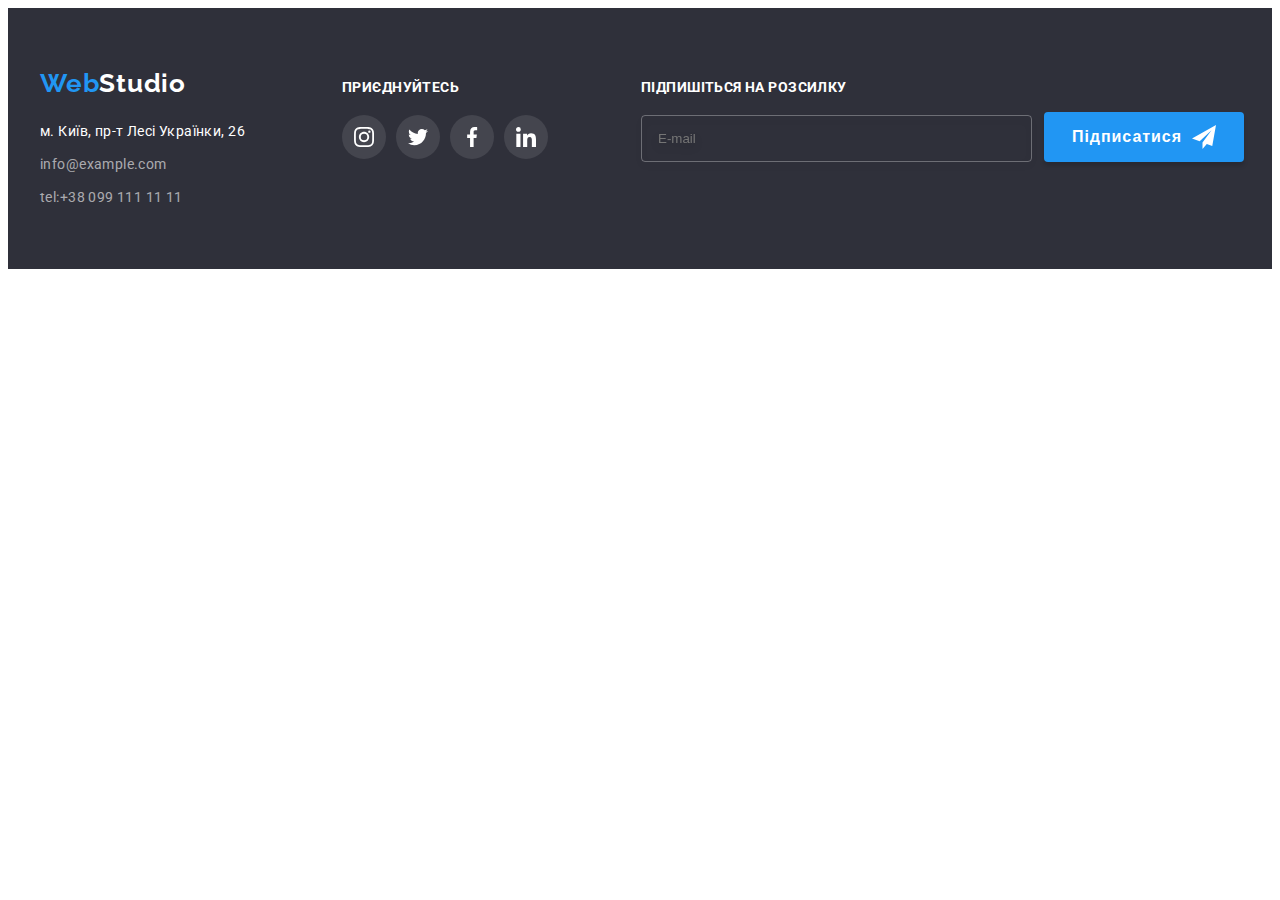
==== commit 77c23fe6: "footer done))" ====
--- a/index.html
+++ b/index.html
@@ -27,7 +27,7 @@
   </head>
   <body>
     <!-- Header section -->
-    <header class="header header-border-line">
+    <!-- <header class="header header-border-line">
       <div class="container header">
         <nav class="header-nav">
           <a class="logo link header__logo" href="./index.html">
@@ -62,18 +62,18 @@
           </li>
         </ul>
       </div>
-    </header>
+    </header> -->
     <!-- Main section -->
     <main class="main">
       <!-- Hero section -->
-      <section class="hero section hero__container">
+      <!-- <section class="hero section hero__container">
         <div class="container">
           <h1 class="hero__tittle">Ефективні рішення для вашого бізнесу</h1>
           <button class="btn-service btn-service__position" data-modal-open type="button">Замовити послугу</button>
         </div>
-      </section>
+      </section> -->
       <!-- About section -->
-      <section class="about section">
+      <!-- <section class="about section">
         <div class="container">
           <ul class="about-logo">
             <li class="about-logo__list">
@@ -127,9 +127,9 @@
             </li>
           </ul>
         </div>
-      </section>
+      </section> -->
       <!-- Work section -->
-      <section class="work section our-activity">
+      <!-- <section class="work section our-activity">
         <div class="container">
           <h2 class="our-activity__tittle">Чим ми займаємося</h2>
           <ul class="our-activity-list list">
@@ -168,9 +168,9 @@
             </li>
           </ul>
         </div>
-      </section>
+      </section> -->
       <!-- Team section -->
-      <section class="team section">
+      <!-- <section class="team section">
         <div class="container">
           <h2 class="team__tittle">Наша команда</h2>
           <ul class="team__list list">
@@ -440,10 +440,9 @@
             </li>
           </ul>
         </div>
-      </section>
-    </main>
-    <!-- Regular customers -->
-    <section class="customers section">
+      </section> -->
+      <!-- Regular customers -->
+    <!-- <section class="customers section">
       <div class="container">
         <h2 class="customers__tittle">Постійні клієнти</h2>
         <ul class="customers-logo">
@@ -527,11 +526,13 @@
           </li>
         </ul>
       </div>
-    </section>
+    </section> -->
+    </main>
     <!-- Footer section -->
     <footer class="footer">
       <div class="container footer-container">
-        <div>
+        <div class="footer__tablet-view">
+          <div class="footer__adress-position">
           <a class="logo logo--white link" href="./index.html"
             ><span class="logo--accent">Web</span>Studio
           </a>
@@ -612,10 +613,12 @@
             </li>
           </ul>
         </div>
-        <div class="footer-subscribe footer-subscribe__position">
+        </div>
+        <div class="footer__subscribe-container">
+          <div class="footer-subscribe footer-subscribe__position">
          <div role="group">
           <form>
-          <label for="">
+          <label class="footer-subscribe__items" for="">
             <p class="footer-subscribe__txt">Підпишіться на розсилку</p>
             <input
               class="footer-subscribe__form"
@@ -637,10 +640,12 @@
           </div>
           </form>
       </div>
+        </div>
+        
       </div>
     </footer>
     <!-- modal window -->
-    <div class="backdrop is-hidden" data-modal>
+    <!-- <div class="backdrop is-hidden" data-modal>
       <div class="modal">
         <button class="modal__btn" data-modal-close>
           <svg class="modal__btn-icon" width="20" height="20">
@@ -709,7 +714,7 @@
         <button class="modal__register-btn" type="submit">Відправити</button>
         </form>
       </div>
-    </div>
+    </div> -->
     <script src="./js/modal.js"></script>
   </body>
 </html>
--- a/css/main.min.css
+++ b/css/main.min.css
@@ -1 +1 @@
-:root{--main-font: Roboto, sans-serif;--secondary-font: Raleway, sans-serif;--main-txt-cl: #212121;--acent-txt-cl: #2196f3;--light-bg-cl: #f5f4fa;--dark-bg-cl: #2f303a}.link{text-decoration:none;color:currentColor}.list{list-style:none;padding:0;margin:0}.container--visually-hidden{position:absolute;width:1px;height:1px;margin:-1px;border:0;padding:0;white-space:nowrap;-webkit-clip-path:inset(100%);clip-path:inset(100%);clip:rect(0 0 0 0);overflow:hidden}body{font-family:var(--main-font);color:var(--main-txt-cl)}img{display:block}h1,h2,h3,h4,h5,h6,p,ul{margin:0}.btn-service{font-family:var(--main-font);font-weight:700;font-size:16px;line-height:1.875;letter-spacing:.06em;background-color:var(--acent-txt-cl);color:#fff;min-width:200px;min-height:50px;display:block;-webkit-box-shadow:0px 4px 4px rgba(0,0,0,.15);box-shadow:0px 4px 4px rgba(0,0,0,.15);border-radius:4px;border:none;-webkit-transition:background-color 250ms cubic-bezier(0.4, 0, 0.2, 1);transition:background-color 250ms cubic-bezier(0.4, 0, 0.2, 1)}.btn-service__position{margin:auto}.btn-service:hover,.btn-service:focus{background-color:#188ce8}.container{width:1200px;padding-left:15px;padding-right:15px;margin:auto}.modal{position:relative;width:528px;min-height:581px;padding:40px;background-color:#fff;-webkit-box-shadow:0px 1px 3px rgba(0,0,0,.12),0px 1px 1px rgba(0,0,0,.14),0px 2px 1px rgba(0,0,0,.2);box-shadow:0px 1px 3px rgba(0,0,0,.12),0px 1px 1px rgba(0,0,0,.14),0px 2px 1px rgba(0,0,0,.2);border-radius:4px;opacity:1;-webkit-transition:opacity 400ms ease-in-out 200ms,-webkit-transform 400ms ease-in-out 200ms;transition:opacity 400ms ease-in-out 200ms,-webkit-transform 400ms ease-in-out 200ms;transition:transform 400ms ease-in-out 200ms,opacity 400ms ease-in-out 200ms;transition:transform 400ms ease-in-out 200ms,opacity 400ms ease-in-out 200ms,-webkit-transform 400ms ease-in-out 200ms}.modal__register-btn:hover,.modal__register-btn:focus{background-color:#188ce8}.modal__register-input:focus{border:1px solid var(--acent-txt-cl);-webkit-transition:250ms cubic-bezier(0.4, 0, 0.2, 1);transition:250ms cubic-bezier(0.4, 0, 0.2, 1)}.modal__register-input:focus+.modal__form-icon .contact-form-logo{fill:var(--acent-txt-cl);border-color:var(--acent-txt-cl);-webkit-transition:250ms cubic-bezier(0.4, 0, 0.2, 1);transition:250ms cubic-bezier(0.4, 0, 0.2, 1)}.modal__checkbox:checked+.modal__register-icon .modal__register-uncheck{opacity:0;-webkit-transition:250ms cubic-bezier(0.4, 0, 0.2, 1);transition:250ms cubic-bezier(0.4, 0, 0.2, 1)}.modal__btn-icon:hover{fill:var(--acent-txt-cl)}.modal__register-wrap:last-child{margin-bottom:0}.modal__form-icon:hover{fill:var(--acent-txt-cl)}.modal__checkbox:checked+.modal__register-icon .modal__register-check{opacity:1}.backdrop{z-index:1000;position:fixed;top:0;left:0;display:-webkit-box;display:-ms-flexbox;display:flex;-webkit-box-align:center;-ms-flex-align:center;align-items:center;-webkit-box-pack:center;-ms-flex-pack:center;justify-content:center;width:100%;height:100%;background:rgba(0,0,0,.2);opacity:1;visibility:visible;pointer-events:initial;-webkit-transition:opacity 600ms ease-out,visibility 600ms ease-out;transition:opacity 600ms ease-out,visibility 600ms ease-out}.backdrop.is-hidden{opacity:0;visibility:hidden;pointer-events:none}.modal__btn{position:absolute;top:8px;right:8px;width:30px;height:30px;border-radius:50%;display:-webkit-box;display:-ms-flexbox;display:flex;-webkit-box-align:center;-ms-flex-align:center;align-items:center;-webkit-box-pack:center;-ms-flex-pack:center;justify-content:center;padding:0;border:1px solid rgba(0,0,0,.1);background-color:rgba(0,0,0,0);cursor:pointer}.backdrop.is-hidden .modal{opacity:0;-webkit-transform:translate(-50%, -50%) scale(0.3) rotate(1turn);transform:translate(-50%, -50%) scale(0.3) rotate(1turn)}.modal__register{text-align:center}.modal__register-title{margin-bottom:12px;display:block;font-weight:700;font-size:20px;line-height:1.15;text-align:center;letter-spacing:.03em;color:#212121}.modal__register-wrap{display:block;position:relative;margin-bottom:10px}.modal__register-input{width:100%;height:40px;border:1px solid rgba(33,33,33,.2);border-radius:4px;padding:14px;padding-left:42px;outline:rgba(0,0,0,0)}.modal__register-message{margin-bottom:20px;width:100%;height:120px;border:1px solid rgba(33,33,33,.2);border-radius:4px;padding:12px 16px;resize:none}.modal__form-icon{width:12px;height:12px;position:absolute;bottom:15px;left:15px}.modal__icon-user{width:12px;height:12px}.modal__icon-phone{width:13px;height:13px}.modal__icon-mail{width:15px;height:12px}.modal__form-label{display:block;text-align:left;margin-bottom:4px;font-weight:400;font-size:12px;line-height:1.1666666667;letter-spacing:.01em;color:#757575}.modal__register-agreement{display:-webkit-box;display:-ms-flexbox;display:flex;-webkit-box-align:center;-ms-flex-align:center;align-items:center;-webkit-box-pack:center;-ms-flex-pack:center;justify-content:center;gap:8px;margin-bottom:30px;font-weight:400;font-size:14px;line-height:1.7142857143;letter-spacing:.03em;color:#757575}.modal__register-check{opacity:0;-webkit-transition:250ms cubic-bezier(0.4, 0, 0.2, 1);transition:250ms cubic-bezier(0.4, 0, 0.2, 1)}.modal__register-agreement-text{-webkit-user-select:none;-moz-user-select:none;-ms-user-select:none;user-select:none;text-underline-position:under}.modal__register-agreement-link{color:var(--acent-txt-cl)}.modal__register-btn{display:-webkit-inline-box;display:-ms-inline-flexbox;display:inline-flex;-webkit-box-align:center;-ms-flex-align:center;align-items:center;padding:10px 52px;width:200px;height:50px;background-color:var(--acent-txt-cl);color:#fff;font-weight:700;font-size:16px;line-height:1.875;letter-spacing:.06em;border:none;-webkit-box-shadow:0px 4px 4px rgba(0,0,0,.15);box-shadow:0px 4px 4px rgba(0,0,0,.15);border-radius:4px;cursor:pointer;-webkit-transition:background-color 250ms cubic-bezier(0.4, 0, 0.2, 1);transition:background-color 250ms cubic-bezier(0.4, 0, 0.2, 1)}.section{padding-top:94px;padding-bottom:94px}.team-socials{display:-webkit-box;display:-ms-flexbox;display:flex;-webkit-box-align:center;-ms-flex-align:center;align-items:center;-webkit-box-pack:center;-ms-flex-pack:center;justify-content:center;gap:10px}.team-social-link{display:block;display:-webkit-box;display:-ms-flexbox;display:flex;-webkit-box-align:center;-ms-flex-align:center;align-items:center;-webkit-box-pack:center;-ms-flex-pack:center;justify-content:center;width:44px;height:44px;border-radius:50%;background-color:#fff;color:#afb1b8;-webkit-transition:background-color 250ms cubic-bezier(0.4, 0, 0.2, 1),color 250ms cubic-bezier(0.4, 0, 0.2, 1);transition:background-color 250ms cubic-bezier(0.4, 0, 0.2, 1),color 250ms cubic-bezier(0.4, 0, 0.2, 1)}.team-social-link:hover,.team-social-link:focus{background-color:var(--acent-txt-cl);color:#fff}.footer-join{margin-left:70px;font-size:14px;line-height:1.1428571429;letter-spacing:.03em;text-transform:uppercase;font-weight:700}.footer-join__txt{color:#fff;margin-bottom:20px}.footer-join-socials{display:-webkit-box;display:-ms-flexbox;display:flex;-webkit-box-align:center;-ms-flex-align:center;align-items:center;-webkit-box-pack:center;-ms-flex-pack:center;justify-content:center;gap:10px}.footer-join-socials__icon{fill:currentColor}.footer-join-socials__link{display:block;display:-webkit-box;display:-ms-flexbox;display:flex;-webkit-box-align:center;-ms-flex-align:center;align-items:center;-webkit-box-pack:center;-ms-flex-pack:center;justify-content:center;width:44px;height:44px;border-radius:50%;background-color:rgba(255,255,255,.1);color:#fff;-webkit-transition:background-color var(--animation);transition:background-color var(--animation)}.footer-join-socials__link__link:hover,.footer-join-socials__link__link:focus{background-color:var(--acent-txt-cl)}.footer-subscribe{display:-webkit-box;display:-ms-flexbox;display:flex;-webkit-box-align:end;-ms-flex-align:end;align-items:flex-end;-webkit-box-pack:center;-ms-flex-pack:center;justify-content:center}.footer-subscribe__btn:hover,.footer-subscribe__btn:focus{background-color:#188ce8}.footer-subscribe__position{margin-left:93px}.footer-subscribe__txt{color:#fff;font-weight:700;font-size:14px;line-height:1.1428571429;letter-spacing:.03em;text-transform:uppercase;margin-bottom:20px}.footer-subscribe__form{width:358px;border-radius:4px;padding:15px;padding-left:16px;outline:rgba(0,0,0,0);background-color:rgba(0,0,0,0);border:1px solid rgba(255,255,255,.3);-webkit-filter:drop-shadow(0px 4px 4px rgba(0, 0, 0, 0.15));filter:drop-shadow(0px 4px 4px rgba(0, 0, 0, 0.15));border-radius:4px;color:#fff}.footer-subscribe__container{margin-left:12px}.footer-subscribe__btn{display:-webkit-box;display:-ms-flexbox;display:flex;-webkit-box-align:center;-ms-flex-align:center;align-items:center;-webkit-box-pack:center;-ms-flex-pack:center;justify-content:center;gap:10px;width:200px;height:50px;border-radius:4px;background-color:var(--acent-txt-cl);-webkit-box-shadow:0px 4px 4px rgba(0,0,0,.15);box-shadow:0px 4px 4px rgba(0,0,0,.15);border-radius:4px;color:#fff;font-weight:700;font-size:16px;line-height:1.875;letter-spacing:.06em;border:none;-webkit-transition:background-color 250ms cubic-bezier(0.4, 0, 0.2, 1);transition:background-color 250ms cubic-bezier(0.4, 0, 0.2, 1)}.portfolio-filters{font-weight:500;font-size:16px;line-height:1.625;letter-spacing:.03em;display:-webkit-box;display:-ms-flexbox;display:flex;margin:auto;-webkit-box-pack:center;-ms-flex-pack:center;justify-content:center}.portfolio-filters__list:last-child{margin-right:0}.portfolio-filters__btn:hover,.portfolio-filters__btn:focus{background-color:var(--acent-txt-cl);color:#fff;-webkit-box-shadow:0px 3px 1px rgba(0,0,0,.1),0px 1px 2px rgba(0,0,0,.08),0px 2px 2px rgba(0,0,0,.12);box-shadow:0px 3px 1px rgba(0,0,0,.1),0px 1px 2px rgba(0,0,0,.08),0px 2px 2px rgba(0,0,0,.12)}.portfolio-filters__position{margin-bottom:50px}.portfolio-filters__list{margin-right:8px}.portfolio-filters__btn{font-family:Roboto;font-style:normal;font-weight:500;font-size:16px;line-height:1.625;letter-spacing:.03em;background-color:#f5f4fa;border-radius:4px;border:none;padding:6px 22px 6px 22px;-webkit-transition:background-color 250ms cubic-bezier(0.4, 0, 0.2, 1),color 250ms cubic-bezier(0.4, 0, 0.2, 1),-webkit-box-shadow 250ms cubic-bezier(0.4, 0, 0.2, 1);transition:background-color 250ms cubic-bezier(0.4, 0, 0.2, 1),color 250ms cubic-bezier(0.4, 0, 0.2, 1),-webkit-box-shadow 250ms cubic-bezier(0.4, 0, 0.2, 1);transition:background-color 250ms cubic-bezier(0.4, 0, 0.2, 1),color 250ms cubic-bezier(0.4, 0, 0.2, 1),box-shadow 250ms cubic-bezier(0.4, 0, 0.2, 1);transition:background-color 250ms cubic-bezier(0.4, 0, 0.2, 1),color 250ms cubic-bezier(0.4, 0, 0.2, 1),box-shadow 250ms cubic-bezier(0.4, 0, 0.2, 1),-webkit-box-shadow 250ms cubic-bezier(0.4, 0, 0.2, 1)}.portfolio-filters__btn--current{background-color:var(--acent-txt-cl);color:#fff}.header-border-line{border-bottom:1px solid #ececec}.header{display:-webkit-box;display:-ms-flexbox;display:flex;-webkit-box-align:center;-ms-flex-align:center;align-items:center}.header-nav{display:-webkit-box;display:-ms-flexbox;display:flex;-webkit-box-align:center;-ms-flex-align:center;align-items:center;margin-right:auto}.logo{font-family:"Raleway";font-style:normal;font-weight:700;font-size:26px;line-height:1.1923076923;letter-spacing:.03em}.header__logo{margin-right:93px}.logo--accent{color:var(--acent-txt-cl)}.logo--white{color:#fff}.header-list{display:-webkit-box;display:-ms-flexbox;display:flex;gap:50px}.header-list--current-link{position:relative;color:var(--accent-txt-cl)}.header-list--current-link::after{content:"";position:absolute;bottom:0px;left:0;display:block;width:100%;height:4px;border-radius:2px;background-color:var(--acent-txt-cl)}.header-contacts{display:-webkit-box;display:-ms-flexbox;display:flex;-webkit-box-align:center;-ms-flex-align:center;align-items:center}.header-contacts__list:hover,.header-contacts__list:focus{color:var(--acent-txt-cl)}.header-contacts__mail-link:focus,.header-contacts__mail-link:focus .header-contacts__icon-mail,.header-contacts__mail:hover .header-contacts__icon-mail,.header-contacts .header-phone-link:focus,.header-phone-link:focus .header-contacts__icon-tel,.header-phone:hover .header-contacts__icon-tel{fill:var(--acent-txt-cl);color:var(--acent-txt-cl)}.header-list__link,.header-contacts__list{padding-top:32px;padding-bottom:32px;font-weight:500;font-size:14px;line-height:1.1428571429;letter-spacing:.02em;display:block;-webkit-transition:color 250ms cubic-bezier(0.4, 0, 0.2, 1);transition:color 250ms cubic-bezier(0.4, 0, 0.2, 1)}.header-contacts__list{color:#757575;margin-right:50px}.header-contacts__icon-mail{width:16px;height:12px;margin-right:10px;fill:#757575}.header-contacts__icon-tel{width:10px;height:16px;margin-right:10px;fill:#757575}.header-contacts__icon-mail,.header-contacts__icon-tel{-webkit-transition:fill 250ms cubic-bezier(0.4, 0, 0.2, 1),color 250ms cubic-bezier(0.4, 0, 0.2, 1);transition:fill 250ms cubic-bezier(0.4, 0, 0.2, 1),color 250ms cubic-bezier(0.4, 0, 0.2, 1)}.hero{background-color:var(--dark-bg-cl);max-width:1600px;margin:auto;background-image:-webkit-gradient(linear, left top, left bottom, from(rgba(47, 48, 58, 0.4)), to(rgba(47, 48, 58, 0.4))),url(../images/main/Header-background.jpg);background-image:linear-gradient(rgba(47, 48, 58, 0.4), rgba(47, 48, 58, 0.4)),url(../images/main/Header-background.jpg);background-position:center;background-repeat:no-repeat;background-size:cover}.hero__container{padding-top:200px;padding-bottom:200px}.hero__tittle{font-weight:900;font-size:44px;line-height:1.3636363636;letter-spacing:.06em;text-transform:uppercase;color:#fff;width:696px;margin:auto;text-align:center;margin-bottom:30px}.about-logo{display:-webkit-box;display:-ms-flexbox;display:flex;gap:30px;list-style:none;padding:0}.about-logo__list{width:270px;height:120px;background-color:#f5f4fa;border-radius:4px;margin-bottom:30px;display:-webkit-box;display:-ms-flexbox;display:flex;-webkit-box-align:center;-ms-flex-align:center;align-items:center;-webkit-box-pack:center;-ms-flex-pack:center;justify-content:center}.about-logo__icons{width:70px;height:70px;display:block}.about__container{display:-webkit-box;display:-ms-flexbox;display:flex;gap:30px;margin:auto}.about-list__item{width:270px}.about-list__tittle{font-weight:700;font-size:14px;line-height:1.1428571429;letter-spacing:.03em;text-transform:uppercase;margin-bottom:10px}.about-list__description{font-size:14px;line-height:1.7142857143;letter-spacing:.03em;color:#757575}.our-activity{padding-top:0px}.our-activity__tittle{font-weight:700;font-size:36px;line-height:1.1666666667;letter-spacing:.03em;text-align:center;margin-bottom:50px}.our-activity-list{display:-webkit-box;display:-ms-flexbox;display:flex;gap:30px;margin:auto}.our-activity-list__overlay{position:relative}.our-activity-list__overlay-txt{position:absolute;background-color:rgba(47,48,58,.8);bottom:0;left:0;width:100%;height:70px;display:-webkit-box;display:-ms-flexbox;display:flex;-webkit-box-align:center;-ms-flex-align:center;align-items:center;-webkit-box-pack:center;-ms-flex-pack:center;justify-content:center;-webkit-transition:250ms cubic-bezier(0.4, 0, 0.2, 1);transition:250ms cubic-bezier(0.4, 0, 0.2, 1);color:#fff;font-weight:700;font-size:14px;line-height:1.1428571429;text-align:center;letter-spacing:.03em;text-transform:uppercase}.portfolio{display:-webkit-box;display:-ms-flexbox;display:flex;gap:30px;-ms-flex-wrap:wrap;flex-wrap:wrap}.portfolio__list:hover{-webkit-box-shadow:0px 3px 1px rgba(0,0,0,.1),0px 1px 2px rgba(0,0,0,.08),0px 2px 2px rgba(0,0,0,.12);box-shadow:0px 3px 1px rgba(0,0,0,.1),0px 1px 2px rgba(0,0,0,.08),0px 2px 2px rgba(0,0,0,.12)}.portfolio__overlay-txt:hover .portfolio__txt{-webkit-transform:translateY(0%);transform:translateY(0%)}.portfolio__list{-webkit-transition:-webkit-box-shadow 250ms cubic-bezier(0.4, 0, 0.2, 1);transition:-webkit-box-shadow 250ms cubic-bezier(0.4, 0, 0.2, 1);transition:box-shadow 250ms cubic-bezier(0.4, 0, 0.2, 1);transition:box-shadow 250ms cubic-bezier(0.4, 0, 0.2, 1), -webkit-box-shadow 250ms cubic-bezier(0.4, 0, 0.2, 1)}.portfolio__txt{position:absolute;background-color:rgba(33,150,243,.9);top:0;left:0;width:100%;height:100%;padding:63px 24px 63px 24px;display:-webkit-box;display:-ms-flexbox;display:flex;-webkit-box-align:center;-ms-flex-align:center;align-items:center;-webkit-box-pack:center;-ms-flex-pack:center;justify-content:center;-webkit-transform:translateY(100%);transform:translateY(100%);-webkit-transition:250ms cubic-bezier(0.4, 0, 0.2, 1);transition:250ms cubic-bezier(0.4, 0, 0.2, 1);color:#fff;font-weight:400;font-size:18px;line-height:1.5555555556;letter-spacing:.03em}.portfolio__overlay-txt{position:relative;overflow:hidden}.portfolio__wrapper{padding:20px 24px 20px 24px;border:1px solid #eee;border-top:none}.portfolio__project-name{font-size:18px;line-height:2;letter-spacing:.06em}.portfolio__project-type{font-weight:400;font-size:16px;line-height:1.875;letter-spacing:.03em;color:#757575}.team{background-color:#f5f4fa}.team__social-icon{fill:currentColor}.team__tittle{font-weight:700;font-size:36px;line-height:1.1666666667;letter-spacing:.03em;text-align:center;margin-bottom:50px}.team__list{display:-webkit-box;display:-ms-flexbox;display:flex;margin:auto;gap:30px}.team__emlpoee-inf{padding-top:30px;padding-bottom:30px;padding-right:5px;padding-left:5px;border-top:none}.team__emlpoee-name{font-weight:500;font-size:16px;line-height:1.1875;text-align:center;letter-spacing:.03em;margin-bottom:10px}.team__emlpoee-position{font-size:16px;line-height:1.1875;text-align:center;letter-spacing:.03em;color:#757575;margin-bottom:16px}.team-list-card{-webkit-box-shadow:0px 1px 3px rgba(0,0,0,.12),0px 1px 1px rgba(0,0,0,.14),0px 2px 1px rgba(0,0,0,.2);box-shadow:0px 1px 3px rgba(0,0,0,.12),0px 1px 1px rgba(0,0,0,.14),0px 2px 1px rgba(0,0,0,.2);border-radius:0px 0px 4px 4px;background-color:#fff}.footer{background-color:var(--dark-bg-cl);padding-top:60px;padding-bottom:60px}.footer__contacts:last-child{margin-bottom:0}.footer-container{display:-webkit-box;display:-ms-flexbox;display:flex;-webkit-box-align:baseline;-ms-flex-align:baseline;align-items:baseline}.footer__list{margin-top:20px}.footer-addres__link{color:#fff}.footer__contacts{font-style:normal;font-weight:400;font-size:14px;line-height:1.7142857143;letter-spacing:.03em;color:rgba(255,255,255,.6);margin-bottom:9px}.customers__tittle{margin-right:0;text-align:center;margin-bottom:50px;font-weight:700;font-size:36px;line-height:1.1666666667;letter-spacing:.03em}.customers-logo{display:-webkit-box;display:-ms-flexbox;display:flex;gap:30px;list-style:none;padding:0}.customers-logo__link:hover,.customers-logo__link:focus{color:var(--acent-txt-cl);border-color:var(--acent-txt-cl);outline:none}.customers-logo__icons{width:106px;height:60px;display:block;fill:#afb1b8}.customers-logo__link{width:170px;height:92px;border-radius:4px;border:1px solid #afb1b8;border-radius:4px;display:-webkit-box;display:-ms-flexbox;display:flex;-webkit-box-align:center;-ms-flex-align:center;align-items:center;-webkit-box-pack:center;-ms-flex-pack:center;justify-content:center;color:#afb1b8;-webkit-transition:color 250ms cubic-bezier(0.4, 0, 0.2, 1),border-color 250ms cubic-bezier(0.4, 0, 0.2, 1);transition:color 250ms cubic-bezier(0.4, 0, 0.2, 1),border-color 250ms cubic-bezier(0.4, 0, 0.2, 1)}.customers-logo__icons{fill:currentColor}/*# sourceMappingURL=main.min.css.map */+:root{--main-font: Roboto, sans-serif;--secondary-font: Raleway, sans-serif;--main-txt-cl: #212121;--acent-txt-cl: #2196f3;--light-bg-cl: #f5f4fa;--dark-bg-cl: #2f303a}.link{text-decoration:none;color:currentColor}.list{list-style:none;padding:0;margin:0}.container--visually-hidden{position:absolute;width:1px;height:1px;margin:-1px;border:0;padding:0;white-space:nowrap;-webkit-clip-path:inset(100%);clip-path:inset(100%);clip:rect(0 0 0 0);overflow:hidden}body{font-family:var(--main-font);color:var(--main-txt-cl)}img{display:block}h1,h2,h3,h4,h5,h6,p,ul{margin:0}.btn-service{font-family:var(--main-font);font-weight:700;font-size:16px;line-height:1.875;letter-spacing:.06em;background-color:var(--acent-txt-cl);color:#fff;min-width:200px;min-height:50px;display:block;-webkit-box-shadow:0px 4px 4px rgba(0,0,0,.15);box-shadow:0px 4px 4px rgba(0,0,0,.15);border-radius:4px;border:none;-webkit-transition:background-color 250ms cubic-bezier(0.4, 0, 0.2, 1);transition:background-color 250ms cubic-bezier(0.4, 0, 0.2, 1)}.btn-service__position{margin:auto}.btn-service:hover,.btn-service:focus{background-color:#188ce8}.container{padding-left:15px;padding-right:15px;margin:auto}@media screen and (min-width: 480px){.container{width:480px}}@media screen and (min-width: 768px){.container{width:768px}}@media screen and (min-width: 1200px){.container{width:1200px}}.modal{position:relative;width:528px;min-height:581px;padding:40px;background-color:#fff;-webkit-box-shadow:0px 1px 3px rgba(0,0,0,.12),0px 1px 1px rgba(0,0,0,.14),0px 2px 1px rgba(0,0,0,.2);box-shadow:0px 1px 3px rgba(0,0,0,.12),0px 1px 1px rgba(0,0,0,.14),0px 2px 1px rgba(0,0,0,.2);border-radius:4px;opacity:1;-webkit-transition:opacity 400ms ease-in-out 200ms,-webkit-transform 400ms ease-in-out 200ms;transition:opacity 400ms ease-in-out 200ms,-webkit-transform 400ms ease-in-out 200ms;transition:transform 400ms ease-in-out 200ms,opacity 400ms ease-in-out 200ms;transition:transform 400ms ease-in-out 200ms,opacity 400ms ease-in-out 200ms,-webkit-transform 400ms ease-in-out 200ms}.modal__register-btn:hover,.modal__register-btn:focus{background-color:#188ce8}.modal__register-input:focus{border:1px solid var(--acent-txt-cl);-webkit-transition:250ms cubic-bezier(0.4, 0, 0.2, 1);transition:250ms cubic-bezier(0.4, 0, 0.2, 1)}.modal__register-input:focus+.modal__form-icon .contact-form-logo{fill:var(--acent-txt-cl);border-color:var(--acent-txt-cl);-webkit-transition:250ms cubic-bezier(0.4, 0, 0.2, 1);transition:250ms cubic-bezier(0.4, 0, 0.2, 1)}.modal__checkbox:checked+.modal__register-icon .modal__register-uncheck{opacity:0;-webkit-transition:250ms cubic-bezier(0.4, 0, 0.2, 1);transition:250ms cubic-bezier(0.4, 0, 0.2, 1)}.modal__btn-icon:hover{fill:var(--acent-txt-cl)}.modal__register-wrap:last-child{margin-bottom:0}.modal__form-icon:hover{fill:var(--acent-txt-cl)}.modal__checkbox:checked+.modal__register-icon .modal__register-check{opacity:1}.backdrop{z-index:1000;position:fixed;top:0;left:0;display:-webkit-box;display:-ms-flexbox;display:flex;-webkit-box-align:center;-ms-flex-align:center;align-items:center;-webkit-box-pack:center;-ms-flex-pack:center;justify-content:center;width:100%;height:100%;background:rgba(0,0,0,.2);opacity:1;visibility:visible;pointer-events:initial;-webkit-transition:opacity 600ms ease-out,visibility 600ms ease-out;transition:opacity 600ms ease-out,visibility 600ms ease-out}.backdrop.is-hidden{opacity:0;visibility:hidden;pointer-events:none}.modal__btn{position:absolute;top:8px;right:8px;width:30px;height:30px;border-radius:50%;display:-webkit-box;display:-ms-flexbox;display:flex;-webkit-box-align:center;-ms-flex-align:center;align-items:center;-webkit-box-pack:center;-ms-flex-pack:center;justify-content:center;padding:0;border:1px solid rgba(0,0,0,.1);background-color:rgba(0,0,0,0);cursor:pointer}.backdrop.is-hidden .modal{opacity:0;-webkit-transform:translate(-50%, -50%) scale(0.3) rotate(1turn);transform:translate(-50%, -50%) scale(0.3) rotate(1turn)}.modal__register{text-align:center}.modal__register-title{margin-bottom:12px;display:block;font-weight:700;font-size:20px;line-height:1.15;text-align:center;letter-spacing:.03em;color:#212121}.modal__register-wrap{display:block;position:relative;margin-bottom:10px}.modal__register-input{width:100%;height:40px;border:1px solid rgba(33,33,33,.2);border-radius:4px;padding:14px;padding-left:42px;outline:rgba(0,0,0,0)}.modal__register-message{margin-bottom:20px;width:100%;height:120px;border:1px solid rgba(33,33,33,.2);border-radius:4px;padding:12px 16px;resize:none}.modal__form-icon{width:12px;height:12px;position:absolute;bottom:15px;left:15px}.modal__icon-user{width:12px;height:12px}.modal__icon-phone{width:13px;height:13px}.modal__icon-mail{width:15px;height:12px}.modal__form-label{display:block;text-align:left;margin-bottom:4px;font-weight:400;font-size:12px;line-height:1.1666666667;letter-spacing:.01em;color:#757575}.modal__register-agreement{display:-webkit-box;display:-ms-flexbox;display:flex;-webkit-box-align:center;-ms-flex-align:center;align-items:center;-webkit-box-pack:center;-ms-flex-pack:center;justify-content:center;gap:8px;margin-bottom:30px;font-weight:400;font-size:14px;line-height:1.7142857143;letter-spacing:.03em;color:#757575}.modal__register-check{opacity:0;-webkit-transition:250ms cubic-bezier(0.4, 0, 0.2, 1);transition:250ms cubic-bezier(0.4, 0, 0.2, 1)}.modal__register-agreement-text{-webkit-user-select:none;-moz-user-select:none;-ms-user-select:none;user-select:none;text-underline-position:under}.modal__register-agreement-link{color:var(--acent-txt-cl)}.modal__register-btn{display:-webkit-inline-box;display:-ms-inline-flexbox;display:inline-flex;-webkit-box-align:center;-ms-flex-align:center;align-items:center;padding:10px 52px;width:200px;height:50px;background-color:var(--acent-txt-cl);color:#fff;font-weight:700;font-size:16px;line-height:1.875;letter-spacing:.06em;border:none;-webkit-box-shadow:0px 4px 4px rgba(0,0,0,.15);box-shadow:0px 4px 4px rgba(0,0,0,.15);border-radius:4px;cursor:pointer;-webkit-transition:background-color 250ms cubic-bezier(0.4, 0, 0.2, 1);transition:background-color 250ms cubic-bezier(0.4, 0, 0.2, 1)}.section{padding-top:94px;padding-bottom:94px}.team-socials{display:-webkit-box;display:-ms-flexbox;display:flex;-webkit-box-align:center;-ms-flex-align:center;align-items:center;-webkit-box-pack:center;-ms-flex-pack:center;justify-content:center;gap:10px}.team-social-link{display:block;display:-webkit-box;display:-ms-flexbox;display:flex;-webkit-box-align:center;-ms-flex-align:center;align-items:center;-webkit-box-pack:center;-ms-flex-pack:center;justify-content:center;width:44px;height:44px;border-radius:50%;background-color:#fff;color:#afb1b8;-webkit-transition:background-color 250ms cubic-bezier(0.4, 0, 0.2, 1),color 250ms cubic-bezier(0.4, 0, 0.2, 1);transition:background-color 250ms cubic-bezier(0.4, 0, 0.2, 1),color 250ms cubic-bezier(0.4, 0, 0.2, 1)}.team-social-link:hover,.team-social-link:focus{background-color:var(--acent-txt-cl);color:#fff}.footer-join{margin-top:60px;margin-bottom:60px;display:-webkit-box;display:-ms-flexbox;display:flex;-webkit-box-align:center;-ms-flex-align:center;align-items:center;-webkit-box-orient:vertical;-webkit-box-direction:normal;-ms-flex-direction:column;flex-direction:column;font-size:14px;line-height:1.1428571429;letter-spacing:.03em;text-transform:uppercase;font-weight:700}@media screen and (min-width: 768px){.footer-join{margin-left:165px;margin-top:0;margin-bottom:0}}@media screen and (min-width: 1200px){.footer-join{display:block;margin-left:70px}}.footer-join__txt{color:#fff;margin-bottom:20px}.footer-join-socials{display:-webkit-box;display:-ms-flexbox;display:flex;-webkit-box-align:center;-ms-flex-align:center;align-items:center;-webkit-box-pack:center;-ms-flex-pack:center;justify-content:center;gap:10px}.footer-join-socials__icon{fill:currentColor}.footer-join-socials__link{display:block;display:-webkit-box;display:-ms-flexbox;display:flex;-webkit-box-align:center;-ms-flex-align:center;align-items:center;-webkit-box-pack:center;-ms-flex-pack:center;justify-content:center;width:44px;height:44px;border-radius:50%;background-color:rgba(255,255,255,.1);color:#fff;-webkit-transition:background-color var(--animation);transition:background-color var(--animation)}.footer-join-socials__link__link:hover,.footer-join-socials__link__link:focus{background-color:var(--acent-txt-cl)}.footer-join-socials__link:hover,.footer-join-socials__link:focus{background-color:var(--acent-txt-cl)}.footer-subscribe{display:-webkit-box;display:-ms-flexbox;display:flex;-webkit-box-align:center;-ms-flex-align:center;align-items:center;-webkit-box-orient:vertical;-webkit-box-direction:normal;-ms-flex-direction:column;flex-direction:column;gap:20px}.footer-subscribe__btn:hover,.footer-subscribe__btn:focus{background-color:#188ce8}@media screen and (min-width: 768px){.footer-subscribe__btn:hover,.footer-subscribe__btn:focus{display:block}}@media screen and (min-width: 1200px){.footer-subscribe__btn:hover,.footer-subscribe__btn:focus{display:block}}@media screen and (min-width: 1200px){.footer-subscribe{display:-webkit-box;display:-ms-flexbox;display:flex;-webkit-box-orient:horizontal;-webkit-box-direction:normal;-ms-flex-direction:row;flex-direction:row;gap:0;-webkit-box-align:end;-ms-flex-align:end;align-items:flex-end;-webkit-box-pack:center;-ms-flex-pack:center;justify-content:center;margin-left:93px}}.footer-subscribe__txt{color:#fff;font-weight:700;font-size:14px;line-height:1.1428571429;letter-spacing:.03em;text-transform:uppercase;margin-bottom:20px}.footer-subscribe__form{width:450px;border-radius:4px;padding:15px;padding-left:16px;outline:rgba(0,0,0,0);background-color:rgba(0,0,0,0);border:1px solid rgba(255,255,255,.3);-webkit-filter:drop-shadow(0px 4px 4px rgba(0, 0, 0, 0.15));filter:drop-shadow(0px 4px 4px rgba(0, 0, 0, 0.15));border-radius:4px;color:#fff}@media screen and (min-width: 1200px){.footer-subscribe__form{width:358px}}.footer-subscribe__container{margin-left:12px}.footer-subscribe__btn{display:-webkit-box;display:-ms-flexbox;display:flex;-webkit-box-align:center;-ms-flex-align:center;align-items:center;-webkit-box-pack:center;-ms-flex-pack:center;justify-content:center;gap:10px;width:200px;height:50px;border-radius:4px;background-color:var(--acent-txt-cl);-webkit-box-shadow:0px 4px 4px rgba(0,0,0,.15);box-shadow:0px 4px 4px rgba(0,0,0,.15);border-radius:4px;color:#fff;font-weight:700;font-size:16px;line-height:1.875;letter-spacing:.06em;border:none;-webkit-transition:background-color 250ms cubic-bezier(0.4, 0, 0.2, 1);transition:background-color 250ms cubic-bezier(0.4, 0, 0.2, 1)}.portfolio-filters{font-weight:500;font-size:16px;line-height:1.625;letter-spacing:.03em;display:-webkit-box;display:-ms-flexbox;display:flex;margin:auto;-webkit-box-pack:center;-ms-flex-pack:center;justify-content:center}.portfolio-filters__list:last-child{margin-right:0}.portfolio-filters__btn:hover,.portfolio-filters__btn:focus{background-color:var(--acent-txt-cl);color:#fff;-webkit-box-shadow:0px 3px 1px rgba(0,0,0,.1),0px 1px 2px rgba(0,0,0,.08),0px 2px 2px rgba(0,0,0,.12);box-shadow:0px 3px 1px rgba(0,0,0,.1),0px 1px 2px rgba(0,0,0,.08),0px 2px 2px rgba(0,0,0,.12)}.portfolio-filters__position{margin-bottom:50px}.portfolio-filters__list{margin-right:8px}.portfolio-filters__btn{font-family:Roboto;font-style:normal;font-weight:500;font-size:16px;line-height:1.625;letter-spacing:.03em;background-color:#f5f4fa;border-radius:4px;border:none;padding:6px 22px 6px 22px;-webkit-transition:background-color 250ms cubic-bezier(0.4, 0, 0.2, 1),color 250ms cubic-bezier(0.4, 0, 0.2, 1),-webkit-box-shadow 250ms cubic-bezier(0.4, 0, 0.2, 1);transition:background-color 250ms cubic-bezier(0.4, 0, 0.2, 1),color 250ms cubic-bezier(0.4, 0, 0.2, 1),-webkit-box-shadow 250ms cubic-bezier(0.4, 0, 0.2, 1);transition:background-color 250ms cubic-bezier(0.4, 0, 0.2, 1),color 250ms cubic-bezier(0.4, 0, 0.2, 1),box-shadow 250ms cubic-bezier(0.4, 0, 0.2, 1);transition:background-color 250ms cubic-bezier(0.4, 0, 0.2, 1),color 250ms cubic-bezier(0.4, 0, 0.2, 1),box-shadow 250ms cubic-bezier(0.4, 0, 0.2, 1),-webkit-box-shadow 250ms cubic-bezier(0.4, 0, 0.2, 1)}.portfolio-filters__btn--current{background-color:var(--acent-txt-cl);color:#fff}.header-border-line{border-bottom:1px solid #ececec}.header{display:-webkit-box;display:-ms-flexbox;display:flex;-webkit-box-align:center;-ms-flex-align:center;align-items:center}.header-nav{display:-webkit-box;display:-ms-flexbox;display:flex;-webkit-box-align:center;-ms-flex-align:center;align-items:center;margin-right:auto}.logo{font-family:"Raleway";font-style:normal;font-weight:700;font-size:26px;line-height:1.1923076923;letter-spacing:.03em}.header__logo{margin-right:93px}.logo--accent{color:var(--acent-txt-cl)}.logo--white{color:#fff}.header-list{display:-webkit-box;display:-ms-flexbox;display:flex;gap:50px}.header-list--current-link{position:relative;color:var(--accent-txt-cl)}.header-list--current-link::after{content:"";position:absolute;bottom:0px;left:0;display:block;width:100%;height:4px;border-radius:2px;background-color:var(--acent-txt-cl)}.header-contacts{display:-webkit-box;display:-ms-flexbox;display:flex;-webkit-box-align:center;-ms-flex-align:center;align-items:center}.header-contacts__list:hover,.header-contacts__list:focus{color:var(--acent-txt-cl)}.header-contacts__mail-link:focus,.header-contacts__mail-link:focus .header-contacts__icon-mail,.header-contacts__mail:hover .header-contacts__icon-mail,.header-contacts .header-phone-link:focus,.header-phone-link:focus .header-contacts__icon-tel,.header-phone:hover .header-contacts__icon-tel{fill:var(--acent-txt-cl);color:var(--acent-txt-cl)}.header-list__link,.header-contacts__list{padding-top:32px;padding-bottom:32px;font-weight:500;font-size:14px;line-height:1.1428571429;letter-spacing:.02em;display:block;-webkit-transition:color 250ms cubic-bezier(0.4, 0, 0.2, 1);transition:color 250ms cubic-bezier(0.4, 0, 0.2, 1)}.header-contacts__list{color:#757575;margin-right:50px}.header-contacts__icon-mail{width:16px;height:12px;margin-right:10px;fill:#757575}.header-contacts__icon-tel{width:10px;height:16px;margin-right:10px;fill:#757575}.header-contacts__icon-mail,.header-contacts__icon-tel{-webkit-transition:fill 250ms cubic-bezier(0.4, 0, 0.2, 1),color 250ms cubic-bezier(0.4, 0, 0.2, 1);transition:fill 250ms cubic-bezier(0.4, 0, 0.2, 1),color 250ms cubic-bezier(0.4, 0, 0.2, 1)}.hero{background-color:var(--dark-bg-cl);max-width:1600px;margin:auto;background-image:-webkit-gradient(linear, left top, left bottom, from(rgba(47, 48, 58, 0.4)), to(rgba(47, 48, 58, 0.4))),url(../images/main/Header-background.jpg);background-image:linear-gradient(rgba(47, 48, 58, 0.4), rgba(47, 48, 58, 0.4)),url(../images/main/Header-background.jpg);background-position:center;background-repeat:no-repeat;background-size:cover}.hero__container{padding-top:200px;padding-bottom:200px}.hero__tittle{font-weight:900;font-size:44px;line-height:1.3636363636;letter-spacing:.06em;text-transform:uppercase;color:#fff;width:696px;margin:auto;text-align:center;margin-bottom:30px}.about-logo{display:-webkit-box;display:-ms-flexbox;display:flex;gap:30px;list-style:none;padding:0}.about-logo__list{width:270px;height:120px;background-color:#f5f4fa;border-radius:4px;margin-bottom:30px;display:-webkit-box;display:-ms-flexbox;display:flex;-webkit-box-align:center;-ms-flex-align:center;align-items:center;-webkit-box-pack:center;-ms-flex-pack:center;justify-content:center}.about-logo__icons{width:70px;height:70px;display:block}.about__container{display:-webkit-box;display:-ms-flexbox;display:flex;gap:30px;margin:auto}.about-list__item{width:270px}.about-list__tittle{font-weight:700;font-size:14px;line-height:1.1428571429;letter-spacing:.03em;text-transform:uppercase;margin-bottom:10px}.about-list__description{font-size:14px;line-height:1.7142857143;letter-spacing:.03em;color:#757575}.our-activity{padding-top:0px}.our-activity__tittle{font-weight:700;font-size:36px;line-height:1.1666666667;letter-spacing:.03em;text-align:center;margin-bottom:50px}.our-activity-list{display:-webkit-box;display:-ms-flexbox;display:flex;gap:30px;margin:auto}.our-activity-list__overlay{position:relative}.our-activity-list__overlay-txt{position:absolute;background-color:rgba(47,48,58,.8);bottom:0;left:0;width:100%;height:70px;display:-webkit-box;display:-ms-flexbox;display:flex;-webkit-box-align:center;-ms-flex-align:center;align-items:center;-webkit-box-pack:center;-ms-flex-pack:center;justify-content:center;-webkit-transition:250ms cubic-bezier(0.4, 0, 0.2, 1);transition:250ms cubic-bezier(0.4, 0, 0.2, 1);color:#fff;font-weight:700;font-size:14px;line-height:1.1428571429;text-align:center;letter-spacing:.03em;text-transform:uppercase}.portfolio{display:-webkit-box;display:-ms-flexbox;display:flex;gap:30px;-ms-flex-wrap:wrap;flex-wrap:wrap}.portfolio__list:hover{-webkit-box-shadow:0px 3px 1px rgba(0,0,0,.1),0px 1px 2px rgba(0,0,0,.08),0px 2px 2px rgba(0,0,0,.12);box-shadow:0px 3px 1px rgba(0,0,0,.1),0px 1px 2px rgba(0,0,0,.08),0px 2px 2px rgba(0,0,0,.12)}.portfolio__overlay-txt:hover .portfolio__txt{-webkit-transform:translateY(0%);transform:translateY(0%)}.portfolio__list{-webkit-transition:-webkit-box-shadow 250ms cubic-bezier(0.4, 0, 0.2, 1);transition:-webkit-box-shadow 250ms cubic-bezier(0.4, 0, 0.2, 1);transition:box-shadow 250ms cubic-bezier(0.4, 0, 0.2, 1);transition:box-shadow 250ms cubic-bezier(0.4, 0, 0.2, 1), -webkit-box-shadow 250ms cubic-bezier(0.4, 0, 0.2, 1)}.portfolio__txt{position:absolute;background-color:rgba(33,150,243,.9);top:0;left:0;width:100%;height:100%;padding:63px 24px 63px 24px;display:-webkit-box;display:-ms-flexbox;display:flex;-webkit-box-align:center;-ms-flex-align:center;align-items:center;-webkit-box-pack:center;-ms-flex-pack:center;justify-content:center;-webkit-transform:translateY(100%);transform:translateY(100%);-webkit-transition:250ms cubic-bezier(0.4, 0, 0.2, 1);transition:250ms cubic-bezier(0.4, 0, 0.2, 1);color:#fff;font-weight:400;font-size:18px;line-height:1.5555555556;letter-spacing:.03em}.portfolio__overlay-txt{position:relative;overflow:hidden}.portfolio__wrapper{padding:20px 24px 20px 24px;border:1px solid #eee;border-top:none}.portfolio__project-name{font-size:18px;line-height:2;letter-spacing:.06em}.portfolio__project-type{font-weight:400;font-size:16px;line-height:1.875;letter-spacing:.03em;color:#757575}.team{background-color:#f5f4fa}.team__social-icon{fill:currentColor}.team__tittle{font-weight:700;font-size:36px;line-height:1.1666666667;letter-spacing:.03em;text-align:center;margin-bottom:50px}.team__list{display:-webkit-box;display:-ms-flexbox;display:flex;margin:auto;gap:30px}.team__emlpoee-inf{padding-top:30px;padding-bottom:30px;padding-right:5px;padding-left:5px;border-top:none}.team__emlpoee-name{font-weight:500;font-size:16px;line-height:1.1875;text-align:center;letter-spacing:.03em;margin-bottom:10px}.team__emlpoee-position{font-size:16px;line-height:1.1875;text-align:center;letter-spacing:.03em;color:#757575;margin-bottom:16px}.team-list-card{-webkit-box-shadow:0px 1px 3px rgba(0,0,0,.12),0px 1px 1px rgba(0,0,0,.14),0px 2px 1px rgba(0,0,0,.2);box-shadow:0px 1px 3px rgba(0,0,0,.12),0px 1px 1px rgba(0,0,0,.14),0px 2px 1px rgba(0,0,0,.2);border-radius:0px 0px 4px 4px;background-color:#fff}.footer{background-color:var(--dark-bg-cl);padding-top:60px;padding-bottom:60px}.footer__contacts:last-child{margin-bottom:0}@media screen and (min-width: 768px){.footer-container{display:-webkit-box;display:-ms-flexbox;display:flex;-webkit-box-orient:vertical;-webkit-box-direction:normal;-ms-flex-direction:column;flex-direction:column}}@media screen and (min-width: 768px)and (min-width: 1200px){.footer-container{-webkit-box-align:baseline;-ms-flex-align:baseline;align-items:baseline;display:-webkit-box;display:-ms-flexbox;display:flex;-webkit-box-orient:horizontal;-webkit-box-direction:normal;-ms-flex-direction:row;flex-direction:row}}.footer__list{margin-top:20px;display:-webkit-box;display:-ms-flexbox;display:flex;-webkit-box-orient:vertical;-webkit-box-direction:normal;-ms-flex-direction:column;flex-direction:column;-webkit-box-align:center;-ms-flex-align:center;align-items:center;width:232px}@media screen and (min-width: 1200px){.footer__list{display:block}}.footer-subscribe__items{display:-webkit-box;display:-ms-flexbox;display:flex;-webkit-box-align:center;-ms-flex-align:center;align-items:center;-webkit-box-orient:vertical;-webkit-box-direction:normal;-ms-flex-direction:column;flex-direction:column}@media screen and (min-width: 1200px){.footer-subscribe__items{display:block}}.footer__adress-position{display:-webkit-box;display:-ms-flexbox;display:flex;-webkit-box-align:center;-ms-flex-align:center;align-items:center;-webkit-box-orient:vertical;-webkit-box-direction:normal;-ms-flex-direction:column;flex-direction:column}@media screen and (min-width: 1200px){.footer__adress-position{display:block}}@media screen and (min-width: 768px){.footer__tablet-view{display:-webkit-box;display:-ms-flexbox;display:flex;margin-bottom:60px}}@media screen and (min-width: 1200px){.footer__tablet-view{display:-webkit-box;display:-ms-flexbox;display:flex;margin-bottom:0;-webkit-box-align:baseline;-ms-flex-align:baseline;align-items:baseline}}.footer-addres__link{color:#fff}.footer__contacts{font-style:normal;font-weight:400;font-size:14px;line-height:1.7142857143;letter-spacing:.03em;color:rgba(255,255,255,.6);margin-bottom:9px}.customers__tittle{margin-right:0;text-align:center;margin-bottom:50px;font-weight:700;font-size:36px;line-height:1.1666666667;letter-spacing:.03em}.customers-logo{display:-webkit-box;display:-ms-flexbox;display:flex;gap:30px;list-style:none;padding:0}.customers-logo__link:hover,.customers-logo__link:focus{color:var(--acent-txt-cl);border-color:var(--acent-txt-cl);outline:none}.customers-logo__icons{width:106px;height:60px;display:block;fill:#afb1b8}.customers-logo__link{width:170px;height:92px;border-radius:4px;border:1px solid #afb1b8;border-radius:4px;display:-webkit-box;display:-ms-flexbox;display:flex;-webkit-box-align:center;-ms-flex-align:center;align-items:center;-webkit-box-pack:center;-ms-flex-pack:center;justify-content:center;color:#afb1b8;-webkit-transition:color 250ms cubic-bezier(0.4, 0, 0.2, 1),border-color 250ms cubic-bezier(0.4, 0, 0.2, 1);transition:color 250ms cubic-bezier(0.4, 0, 0.2, 1),border-color 250ms cubic-bezier(0.4, 0, 0.2, 1)}.customers-logo__icons{fill:currentColor}/*# sourceMappingURL=main.min.css.map */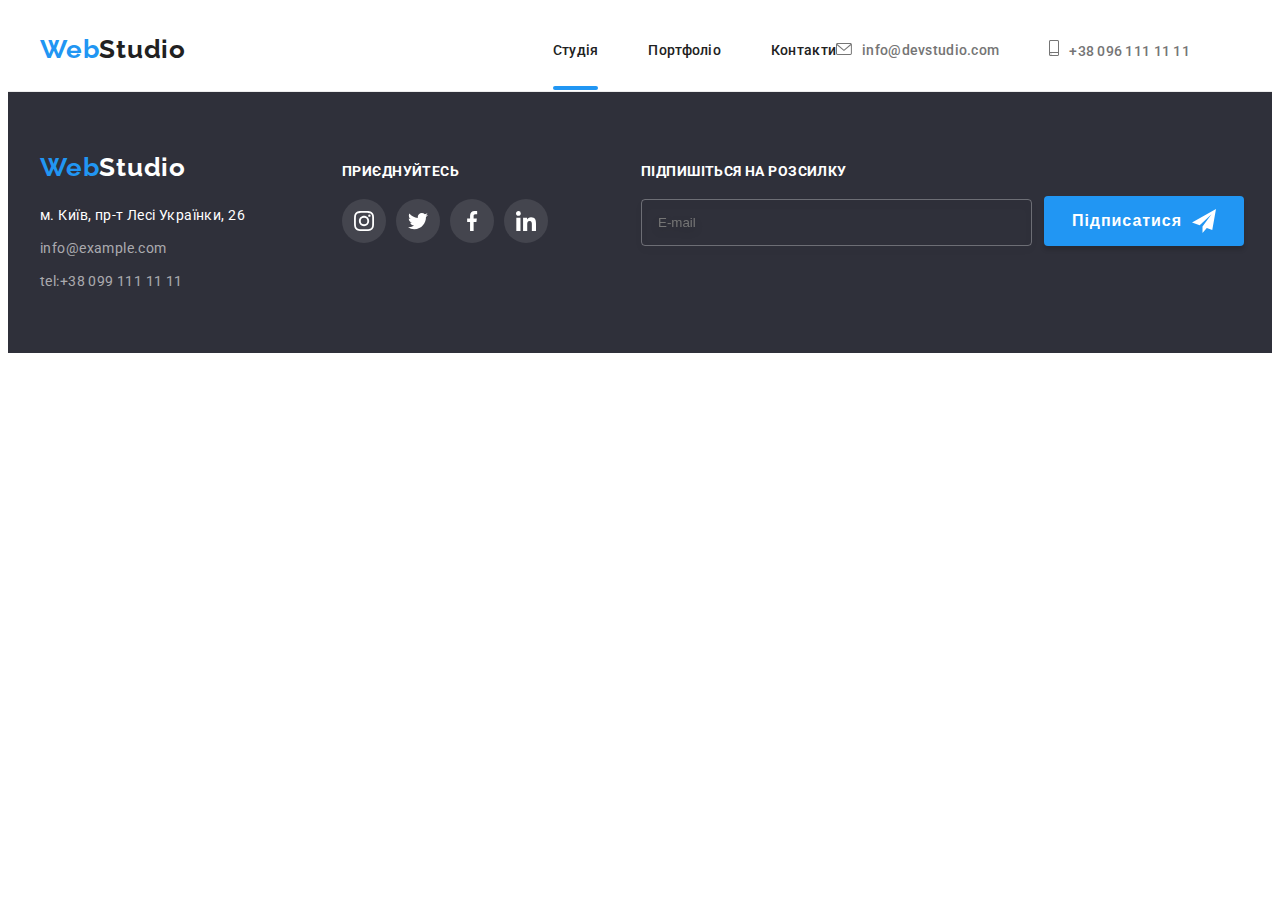
==== commit 1e7b63fc: "123" ====
--- a/index.html
+++ b/index.html
@@ -27,12 +27,12 @@
   </head>
   <body>
     <!-- Header section -->
-    <!-- <header class="header header-border-line">
+    <header class="header header-border-line">
       <div class="container header">
-        <nav class="header-nav">
           <a class="logo link header__logo" href="./index.html">
             <span class="logo--accent">Web</span>Studio</a
           >
+          <nav class="header-nav"></nav>
           <ul class="header-list list">
             <li class="header-list__item">
               <a class="header-list__link header-list--current-link link" href="./index.html">Студія</a>
@@ -49,8 +49,7 @@
           <li class="header-contacts__list header-contacts__mail">
             <a class="link header-contacts__link" href="mailto:info@devstudio.com">
               <svg class="header-contacts__icon-mail" width="16" height="12">
-                <use href="./images/icons.svg#envelope"></use></svg
-              >info@devstudio.com
+                <use href="./images/icons.svg#envelope"></use></svg>info@devstudio.com
             </a>
           </li>
           <li class="header-contacts__list header-phone">
@@ -61,8 +60,13 @@
             >
           </li>
         </ul>
+         <button class="menu-btn" type="button" js-open-menu>
+          <svg width="40" height="40">
+            <use href="./images/icons.svg#icon-menu-btn"></use>
+          </svg>
+        </button>
       </div>
-    </header> -->
+    </header>
     <!-- Main section -->
     <main class="main">
       <!-- Hero section -->
@@ -715,6 +719,55 @@
         </form>
       </div>
     </div> -->
+    <!-- Mobile menu -->
+    <div class="menu-overlay" js-menu-container>
+      <div class="menu-container">
+        <button class="menu-btn" type="button" js-close-menu>
+          <svg class="menu-close-icon" width="40" height="40">
+            <use href="./images/icons.svg#icon-menu-close"></use>
+          </svg>
+        </button>
+
+        <ul class="mobile-nav list">
+          <li class="mobile-nav-item">
+            <a href="" class="mobile-link link">Студія</a>
+          </li>
+          <li class="mobile-nav-item">
+            <a href="" class="mobile-link link">Портфоліо</a>
+          </li>
+          <li class="mobile-nav-item">
+            <a href="" class="mobile-link link">Контакти</a>
+          </li>
+        </ul>
+        <div class="mobile-contacts">
+          <li class="mobile-contacts-list link">
+            <a class="mobile-contacts-tel" href="tel:+380961111111">+38 096 111 11 11</a>
+          </li>
+          <li class="mobile-contacts-list link">
+            <a class="mobile-contacts-link link" href="mailto:info@devstudio.com">info@devstudio.com</a>
+          </li>
+        </ul>
+        </div>
+
+        <ul class="mobile-socilas list">
+          <li class="mobile-socilas-item">
+            <a href="" class="mobile-socilas-link link">Instagram</a>
+          </li>
+          <li class="mobile-socilas-item">
+            <a href="" class="mobile-socilas-link link">Twitter</a>
+          </li>
+          <li class="mobile-socilas-item">
+            <a href="" class="mobile-socilas-link link">Facebook</a>
+          </li>
+          <li class="mobile-socilas-item">
+            <a href="" class="mobile-socilas-link link">LinkedIn</a>
+          </li>
+        </ul>
+      </div>
+    </div>
+    <!-- Modal window -->
     <script src="./js/modal.js"></script>
+    <!-- Mobile menu -->
+     <script src="./js/menu.js"></script>
   </body>
 </html>
--- a/css/main.min.css
+++ b/css/main.min.css
@@ -1 +1 @@
-:root{--main-font: Roboto, sans-serif;--secondary-font: Raleway, sans-serif;--main-txt-cl: #212121;--acent-txt-cl: #2196f3;--light-bg-cl: #f5f4fa;--dark-bg-cl: #2f303a}.link{text-decoration:none;color:currentColor}.list{list-style:none;padding:0;margin:0}.container--visually-hidden{position:absolute;width:1px;height:1px;margin:-1px;border:0;padding:0;white-space:nowrap;-webkit-clip-path:inset(100%);clip-path:inset(100%);clip:rect(0 0 0 0);overflow:hidden}body{font-family:var(--main-font);color:var(--main-txt-cl)}img{display:block}h1,h2,h3,h4,h5,h6,p,ul{margin:0}.btn-service{font-family:var(--main-font);font-weight:700;font-size:16px;line-height:1.875;letter-spacing:.06em;background-color:var(--acent-txt-cl);color:#fff;min-width:200px;min-height:50px;display:block;-webkit-box-shadow:0px 4px 4px rgba(0,0,0,.15);box-shadow:0px 4px 4px rgba(0,0,0,.15);border-radius:4px;border:none;-webkit-transition:background-color 250ms cubic-bezier(0.4, 0, 0.2, 1);transition:background-color 250ms cubic-bezier(0.4, 0, 0.2, 1)}.btn-service__position{margin:auto}.btn-service:hover,.btn-service:focus{background-color:#188ce8}.container{padding-left:15px;padding-right:15px;margin:auto}@media screen and (min-width: 480px){.container{width:480px}}@media screen and (min-width: 768px){.container{width:768px}}@media screen and (min-width: 1200px){.container{width:1200px}}.modal{position:relative;width:528px;min-height:581px;padding:40px;background-color:#fff;-webkit-box-shadow:0px 1px 3px rgba(0,0,0,.12),0px 1px 1px rgba(0,0,0,.14),0px 2px 1px rgba(0,0,0,.2);box-shadow:0px 1px 3px rgba(0,0,0,.12),0px 1px 1px rgba(0,0,0,.14),0px 2px 1px rgba(0,0,0,.2);border-radius:4px;opacity:1;-webkit-transition:opacity 400ms ease-in-out 200ms,-webkit-transform 400ms ease-in-out 200ms;transition:opacity 400ms ease-in-out 200ms,-webkit-transform 400ms ease-in-out 200ms;transition:transform 400ms ease-in-out 200ms,opacity 400ms ease-in-out 200ms;transition:transform 400ms ease-in-out 200ms,opacity 400ms ease-in-out 200ms,-webkit-transform 400ms ease-in-out 200ms}.modal__register-btn:hover,.modal__register-btn:focus{background-color:#188ce8}.modal__register-input:focus{border:1px solid var(--acent-txt-cl);-webkit-transition:250ms cubic-bezier(0.4, 0, 0.2, 1);transition:250ms cubic-bezier(0.4, 0, 0.2, 1)}.modal__register-input:focus+.modal__form-icon .contact-form-logo{fill:var(--acent-txt-cl);border-color:var(--acent-txt-cl);-webkit-transition:250ms cubic-bezier(0.4, 0, 0.2, 1);transition:250ms cubic-bezier(0.4, 0, 0.2, 1)}.modal__checkbox:checked+.modal__register-icon .modal__register-uncheck{opacity:0;-webkit-transition:250ms cubic-bezier(0.4, 0, 0.2, 1);transition:250ms cubic-bezier(0.4, 0, 0.2, 1)}.modal__btn-icon:hover{fill:var(--acent-txt-cl)}.modal__register-wrap:last-child{margin-bottom:0}.modal__form-icon:hover{fill:var(--acent-txt-cl)}.modal__checkbox:checked+.modal__register-icon .modal__register-check{opacity:1}.backdrop{z-index:1000;position:fixed;top:0;left:0;display:-webkit-box;display:-ms-flexbox;display:flex;-webkit-box-align:center;-ms-flex-align:center;align-items:center;-webkit-box-pack:center;-ms-flex-pack:center;justify-content:center;width:100%;height:100%;background:rgba(0,0,0,.2);opacity:1;visibility:visible;pointer-events:initial;-webkit-transition:opacity 600ms ease-out,visibility 600ms ease-out;transition:opacity 600ms ease-out,visibility 600ms ease-out}.backdrop.is-hidden{opacity:0;visibility:hidden;pointer-events:none}.modal__btn{position:absolute;top:8px;right:8px;width:30px;height:30px;border-radius:50%;display:-webkit-box;display:-ms-flexbox;display:flex;-webkit-box-align:center;-ms-flex-align:center;align-items:center;-webkit-box-pack:center;-ms-flex-pack:center;justify-content:center;padding:0;border:1px solid rgba(0,0,0,.1);background-color:rgba(0,0,0,0);cursor:pointer}.backdrop.is-hidden .modal{opacity:0;-webkit-transform:translate(-50%, -50%) scale(0.3) rotate(1turn);transform:translate(-50%, -50%) scale(0.3) rotate(1turn)}.modal__register{text-align:center}.modal__register-title{margin-bottom:12px;display:block;font-weight:700;font-size:20px;line-height:1.15;text-align:center;letter-spacing:.03em;color:#212121}.modal__register-wrap{display:block;position:relative;margin-bottom:10px}.modal__register-input{width:100%;height:40px;border:1px solid rgba(33,33,33,.2);border-radius:4px;padding:14px;padding-left:42px;outline:rgba(0,0,0,0)}.modal__register-message{margin-bottom:20px;width:100%;height:120px;border:1px solid rgba(33,33,33,.2);border-radius:4px;padding:12px 16px;resize:none}.modal__form-icon{width:12px;height:12px;position:absolute;bottom:15px;left:15px}.modal__icon-user{width:12px;height:12px}.modal__icon-phone{width:13px;height:13px}.modal__icon-mail{width:15px;height:12px}.modal__form-label{display:block;text-align:left;margin-bottom:4px;font-weight:400;font-size:12px;line-height:1.1666666667;letter-spacing:.01em;color:#757575}.modal__register-agreement{display:-webkit-box;display:-ms-flexbox;display:flex;-webkit-box-align:center;-ms-flex-align:center;align-items:center;-webkit-box-pack:center;-ms-flex-pack:center;justify-content:center;gap:8px;margin-bottom:30px;font-weight:400;font-size:14px;line-height:1.7142857143;letter-spacing:.03em;color:#757575}.modal__register-check{opacity:0;-webkit-transition:250ms cubic-bezier(0.4, 0, 0.2, 1);transition:250ms cubic-bezier(0.4, 0, 0.2, 1)}.modal__register-agreement-text{-webkit-user-select:none;-moz-user-select:none;-ms-user-select:none;user-select:none;text-underline-position:under}.modal__register-agreement-link{color:var(--acent-txt-cl)}.modal__register-btn{display:-webkit-inline-box;display:-ms-inline-flexbox;display:inline-flex;-webkit-box-align:center;-ms-flex-align:center;align-items:center;padding:10px 52px;width:200px;height:50px;background-color:var(--acent-txt-cl);color:#fff;font-weight:700;font-size:16px;line-height:1.875;letter-spacing:.06em;border:none;-webkit-box-shadow:0px 4px 4px rgba(0,0,0,.15);box-shadow:0px 4px 4px rgba(0,0,0,.15);border-radius:4px;cursor:pointer;-webkit-transition:background-color 250ms cubic-bezier(0.4, 0, 0.2, 1);transition:background-color 250ms cubic-bezier(0.4, 0, 0.2, 1)}.section{padding-top:94px;padding-bottom:94px}.team-socials{display:-webkit-box;display:-ms-flexbox;display:flex;-webkit-box-align:center;-ms-flex-align:center;align-items:center;-webkit-box-pack:center;-ms-flex-pack:center;justify-content:center;gap:10px}.team-social-link{display:block;display:-webkit-box;display:-ms-flexbox;display:flex;-webkit-box-align:center;-ms-flex-align:center;align-items:center;-webkit-box-pack:center;-ms-flex-pack:center;justify-content:center;width:44px;height:44px;border-radius:50%;background-color:#fff;color:#afb1b8;-webkit-transition:background-color 250ms cubic-bezier(0.4, 0, 0.2, 1),color 250ms cubic-bezier(0.4, 0, 0.2, 1);transition:background-color 250ms cubic-bezier(0.4, 0, 0.2, 1),color 250ms cubic-bezier(0.4, 0, 0.2, 1)}.team-social-link:hover,.team-social-link:focus{background-color:var(--acent-txt-cl);color:#fff}.footer-join{margin-top:60px;margin-bottom:60px;display:-webkit-box;display:-ms-flexbox;display:flex;-webkit-box-align:center;-ms-flex-align:center;align-items:center;-webkit-box-orient:vertical;-webkit-box-direction:normal;-ms-flex-direction:column;flex-direction:column;font-size:14px;line-height:1.1428571429;letter-spacing:.03em;text-transform:uppercase;font-weight:700}@media screen and (min-width: 768px){.footer-join{margin-left:165px;margin-top:0;margin-bottom:0}}@media screen and (min-width: 1200px){.footer-join{display:block;margin-left:70px}}.footer-join__txt{color:#fff;margin-bottom:20px}.footer-join-socials{display:-webkit-box;display:-ms-flexbox;display:flex;-webkit-box-align:center;-ms-flex-align:center;align-items:center;-webkit-box-pack:center;-ms-flex-pack:center;justify-content:center;gap:10px}.footer-join-socials__icon{fill:currentColor}.footer-join-socials__link{display:block;display:-webkit-box;display:-ms-flexbox;display:flex;-webkit-box-align:center;-ms-flex-align:center;align-items:center;-webkit-box-pack:center;-ms-flex-pack:center;justify-content:center;width:44px;height:44px;border-radius:50%;background-color:rgba(255,255,255,.1);color:#fff;-webkit-transition:background-color var(--animation);transition:background-color var(--animation)}.footer-join-socials__link__link:hover,.footer-join-socials__link__link:focus{background-color:var(--acent-txt-cl)}.footer-join-socials__link:hover,.footer-join-socials__link:focus{background-color:var(--acent-txt-cl)}.footer-subscribe{display:-webkit-box;display:-ms-flexbox;display:flex;-webkit-box-align:center;-ms-flex-align:center;align-items:center;-webkit-box-orient:vertical;-webkit-box-direction:normal;-ms-flex-direction:column;flex-direction:column;gap:20px}.footer-subscribe__btn:hover,.footer-subscribe__btn:focus{background-color:#188ce8}@media screen and (min-width: 768px){.footer-subscribe__btn:hover,.footer-subscribe__btn:focus{display:block}}@media screen and (min-width: 1200px){.footer-subscribe__btn:hover,.footer-subscribe__btn:focus{display:block}}@media screen and (min-width: 1200px){.footer-subscribe{display:-webkit-box;display:-ms-flexbox;display:flex;-webkit-box-orient:horizontal;-webkit-box-direction:normal;-ms-flex-direction:row;flex-direction:row;gap:0;-webkit-box-align:end;-ms-flex-align:end;align-items:flex-end;-webkit-box-pack:center;-ms-flex-pack:center;justify-content:center;margin-left:93px}}.footer-subscribe__txt{color:#fff;font-weight:700;font-size:14px;line-height:1.1428571429;letter-spacing:.03em;text-transform:uppercase;margin-bottom:20px}.footer-subscribe__form{width:450px;border-radius:4px;padding:15px;padding-left:16px;outline:rgba(0,0,0,0);background-color:rgba(0,0,0,0);border:1px solid rgba(255,255,255,.3);-webkit-filter:drop-shadow(0px 4px 4px rgba(0, 0, 0, 0.15));filter:drop-shadow(0px 4px 4px rgba(0, 0, 0, 0.15));border-radius:4px;color:#fff}@media screen and (min-width: 1200px){.footer-subscribe__form{width:358px}}.footer-subscribe__container{margin-left:12px}.footer-subscribe__btn{display:-webkit-box;display:-ms-flexbox;display:flex;-webkit-box-align:center;-ms-flex-align:center;align-items:center;-webkit-box-pack:center;-ms-flex-pack:center;justify-content:center;gap:10px;width:200px;height:50px;border-radius:4px;background-color:var(--acent-txt-cl);-webkit-box-shadow:0px 4px 4px rgba(0,0,0,.15);box-shadow:0px 4px 4px rgba(0,0,0,.15);border-radius:4px;color:#fff;font-weight:700;font-size:16px;line-height:1.875;letter-spacing:.06em;border:none;-webkit-transition:background-color 250ms cubic-bezier(0.4, 0, 0.2, 1);transition:background-color 250ms cubic-bezier(0.4, 0, 0.2, 1)}.portfolio-filters{font-weight:500;font-size:16px;line-height:1.625;letter-spacing:.03em;display:-webkit-box;display:-ms-flexbox;display:flex;margin:auto;-webkit-box-pack:center;-ms-flex-pack:center;justify-content:center}.portfolio-filters__list:last-child{margin-right:0}.portfolio-filters__btn:hover,.portfolio-filters__btn:focus{background-color:var(--acent-txt-cl);color:#fff;-webkit-box-shadow:0px 3px 1px rgba(0,0,0,.1),0px 1px 2px rgba(0,0,0,.08),0px 2px 2px rgba(0,0,0,.12);box-shadow:0px 3px 1px rgba(0,0,0,.1),0px 1px 2px rgba(0,0,0,.08),0px 2px 2px rgba(0,0,0,.12)}.portfolio-filters__position{margin-bottom:50px}.portfolio-filters__list{margin-right:8px}.portfolio-filters__btn{font-family:Roboto;font-style:normal;font-weight:500;font-size:16px;line-height:1.625;letter-spacing:.03em;background-color:#f5f4fa;border-radius:4px;border:none;padding:6px 22px 6px 22px;-webkit-transition:background-color 250ms cubic-bezier(0.4, 0, 0.2, 1),color 250ms cubic-bezier(0.4, 0, 0.2, 1),-webkit-box-shadow 250ms cubic-bezier(0.4, 0, 0.2, 1);transition:background-color 250ms cubic-bezier(0.4, 0, 0.2, 1),color 250ms cubic-bezier(0.4, 0, 0.2, 1),-webkit-box-shadow 250ms cubic-bezier(0.4, 0, 0.2, 1);transition:background-color 250ms cubic-bezier(0.4, 0, 0.2, 1),color 250ms cubic-bezier(0.4, 0, 0.2, 1),box-shadow 250ms cubic-bezier(0.4, 0, 0.2, 1);transition:background-color 250ms cubic-bezier(0.4, 0, 0.2, 1),color 250ms cubic-bezier(0.4, 0, 0.2, 1),box-shadow 250ms cubic-bezier(0.4, 0, 0.2, 1),-webkit-box-shadow 250ms cubic-bezier(0.4, 0, 0.2, 1)}.portfolio-filters__btn--current{background-color:var(--acent-txt-cl);color:#fff}.header-border-line{border-bottom:1px solid #ececec}.header{display:-webkit-box;display:-ms-flexbox;display:flex;-webkit-box-align:center;-ms-flex-align:center;align-items:center}.header-nav{display:-webkit-box;display:-ms-flexbox;display:flex;-webkit-box-align:center;-ms-flex-align:center;align-items:center;margin-right:auto}.logo{font-family:"Raleway";font-style:normal;font-weight:700;font-size:26px;line-height:1.1923076923;letter-spacing:.03em}.header__logo{margin-right:93px}.logo--accent{color:var(--acent-txt-cl)}.logo--white{color:#fff}.header-list{display:-webkit-box;display:-ms-flexbox;display:flex;gap:50px}.header-list--current-link{position:relative;color:var(--accent-txt-cl)}.header-list--current-link::after{content:"";position:absolute;bottom:0px;left:0;display:block;width:100%;height:4px;border-radius:2px;background-color:var(--acent-txt-cl)}.header-contacts{display:-webkit-box;display:-ms-flexbox;display:flex;-webkit-box-align:center;-ms-flex-align:center;align-items:center}.header-contacts__list:hover,.header-contacts__list:focus{color:var(--acent-txt-cl)}.header-contacts__mail-link:focus,.header-contacts__mail-link:focus .header-contacts__icon-mail,.header-contacts__mail:hover .header-contacts__icon-mail,.header-contacts .header-phone-link:focus,.header-phone-link:focus .header-contacts__icon-tel,.header-phone:hover .header-contacts__icon-tel{fill:var(--acent-txt-cl);color:var(--acent-txt-cl)}.header-list__link,.header-contacts__list{padding-top:32px;padding-bottom:32px;font-weight:500;font-size:14px;line-height:1.1428571429;letter-spacing:.02em;display:block;-webkit-transition:color 250ms cubic-bezier(0.4, 0, 0.2, 1);transition:color 250ms cubic-bezier(0.4, 0, 0.2, 1)}.header-contacts__list{color:#757575;margin-right:50px}.header-contacts__icon-mail{width:16px;height:12px;margin-right:10px;fill:#757575}.header-contacts__icon-tel{width:10px;height:16px;margin-right:10px;fill:#757575}.header-contacts__icon-mail,.header-contacts__icon-tel{-webkit-transition:fill 250ms cubic-bezier(0.4, 0, 0.2, 1),color 250ms cubic-bezier(0.4, 0, 0.2, 1);transition:fill 250ms cubic-bezier(0.4, 0, 0.2, 1),color 250ms cubic-bezier(0.4, 0, 0.2, 1)}.hero{background-color:var(--dark-bg-cl);max-width:1600px;margin:auto;background-image:-webkit-gradient(linear, left top, left bottom, from(rgba(47, 48, 58, 0.4)), to(rgba(47, 48, 58, 0.4))),url(../images/main/Header-background.jpg);background-image:linear-gradient(rgba(47, 48, 58, 0.4), rgba(47, 48, 58, 0.4)),url(../images/main/Header-background.jpg);background-position:center;background-repeat:no-repeat;background-size:cover}.hero__container{padding-top:200px;padding-bottom:200px}.hero__tittle{font-weight:900;font-size:44px;line-height:1.3636363636;letter-spacing:.06em;text-transform:uppercase;color:#fff;width:696px;margin:auto;text-align:center;margin-bottom:30px}.about-logo{display:-webkit-box;display:-ms-flexbox;display:flex;gap:30px;list-style:none;padding:0}.about-logo__list{width:270px;height:120px;background-color:#f5f4fa;border-radius:4px;margin-bottom:30px;display:-webkit-box;display:-ms-flexbox;display:flex;-webkit-box-align:center;-ms-flex-align:center;align-items:center;-webkit-box-pack:center;-ms-flex-pack:center;justify-content:center}.about-logo__icons{width:70px;height:70px;display:block}.about__container{display:-webkit-box;display:-ms-flexbox;display:flex;gap:30px;margin:auto}.about-list__item{width:270px}.about-list__tittle{font-weight:700;font-size:14px;line-height:1.1428571429;letter-spacing:.03em;text-transform:uppercase;margin-bottom:10px}.about-list__description{font-size:14px;line-height:1.7142857143;letter-spacing:.03em;color:#757575}.our-activity{padding-top:0px}.our-activity__tittle{font-weight:700;font-size:36px;line-height:1.1666666667;letter-spacing:.03em;text-align:center;margin-bottom:50px}.our-activity-list{display:-webkit-box;display:-ms-flexbox;display:flex;gap:30px;margin:auto}.our-activity-list__overlay{position:relative}.our-activity-list__overlay-txt{position:absolute;background-color:rgba(47,48,58,.8);bottom:0;left:0;width:100%;height:70px;display:-webkit-box;display:-ms-flexbox;display:flex;-webkit-box-align:center;-ms-flex-align:center;align-items:center;-webkit-box-pack:center;-ms-flex-pack:center;justify-content:center;-webkit-transition:250ms cubic-bezier(0.4, 0, 0.2, 1);transition:250ms cubic-bezier(0.4, 0, 0.2, 1);color:#fff;font-weight:700;font-size:14px;line-height:1.1428571429;text-align:center;letter-spacing:.03em;text-transform:uppercase}.portfolio{display:-webkit-box;display:-ms-flexbox;display:flex;gap:30px;-ms-flex-wrap:wrap;flex-wrap:wrap}.portfolio__list:hover{-webkit-box-shadow:0px 3px 1px rgba(0,0,0,.1),0px 1px 2px rgba(0,0,0,.08),0px 2px 2px rgba(0,0,0,.12);box-shadow:0px 3px 1px rgba(0,0,0,.1),0px 1px 2px rgba(0,0,0,.08),0px 2px 2px rgba(0,0,0,.12)}.portfolio__overlay-txt:hover .portfolio__txt{-webkit-transform:translateY(0%);transform:translateY(0%)}.portfolio__list{-webkit-transition:-webkit-box-shadow 250ms cubic-bezier(0.4, 0, 0.2, 1);transition:-webkit-box-shadow 250ms cubic-bezier(0.4, 0, 0.2, 1);transition:box-shadow 250ms cubic-bezier(0.4, 0, 0.2, 1);transition:box-shadow 250ms cubic-bezier(0.4, 0, 0.2, 1), -webkit-box-shadow 250ms cubic-bezier(0.4, 0, 0.2, 1)}.portfolio__txt{position:absolute;background-color:rgba(33,150,243,.9);top:0;left:0;width:100%;height:100%;padding:63px 24px 63px 24px;display:-webkit-box;display:-ms-flexbox;display:flex;-webkit-box-align:center;-ms-flex-align:center;align-items:center;-webkit-box-pack:center;-ms-flex-pack:center;justify-content:center;-webkit-transform:translateY(100%);transform:translateY(100%);-webkit-transition:250ms cubic-bezier(0.4, 0, 0.2, 1);transition:250ms cubic-bezier(0.4, 0, 0.2, 1);color:#fff;font-weight:400;font-size:18px;line-height:1.5555555556;letter-spacing:.03em}.portfolio__overlay-txt{position:relative;overflow:hidden}.portfolio__wrapper{padding:20px 24px 20px 24px;border:1px solid #eee;border-top:none}.portfolio__project-name{font-size:18px;line-height:2;letter-spacing:.06em}.portfolio__project-type{font-weight:400;font-size:16px;line-height:1.875;letter-spacing:.03em;color:#757575}.team{background-color:#f5f4fa}.team__social-icon{fill:currentColor}.team__tittle{font-weight:700;font-size:36px;line-height:1.1666666667;letter-spacing:.03em;text-align:center;margin-bottom:50px}.team__list{display:-webkit-box;display:-ms-flexbox;display:flex;margin:auto;gap:30px}.team__emlpoee-inf{padding-top:30px;padding-bottom:30px;padding-right:5px;padding-left:5px;border-top:none}.team__emlpoee-name{font-weight:500;font-size:16px;line-height:1.1875;text-align:center;letter-spacing:.03em;margin-bottom:10px}.team__emlpoee-position{font-size:16px;line-height:1.1875;text-align:center;letter-spacing:.03em;color:#757575;margin-bottom:16px}.team-list-card{-webkit-box-shadow:0px 1px 3px rgba(0,0,0,.12),0px 1px 1px rgba(0,0,0,.14),0px 2px 1px rgba(0,0,0,.2);box-shadow:0px 1px 3px rgba(0,0,0,.12),0px 1px 1px rgba(0,0,0,.14),0px 2px 1px rgba(0,0,0,.2);border-radius:0px 0px 4px 4px;background-color:#fff}.footer{background-color:var(--dark-bg-cl);padding-top:60px;padding-bottom:60px}.footer__contacts:last-child{margin-bottom:0}@media screen and (min-width: 768px){.footer-container{display:-webkit-box;display:-ms-flexbox;display:flex;-webkit-box-orient:vertical;-webkit-box-direction:normal;-ms-flex-direction:column;flex-direction:column}}@media screen and (min-width: 768px)and (min-width: 1200px){.footer-container{-webkit-box-align:baseline;-ms-flex-align:baseline;align-items:baseline;display:-webkit-box;display:-ms-flexbox;display:flex;-webkit-box-orient:horizontal;-webkit-box-direction:normal;-ms-flex-direction:row;flex-direction:row}}.footer__list{margin-top:20px;display:-webkit-box;display:-ms-flexbox;display:flex;-webkit-box-orient:vertical;-webkit-box-direction:normal;-ms-flex-direction:column;flex-direction:column;-webkit-box-align:center;-ms-flex-align:center;align-items:center;width:232px}@media screen and (min-width: 1200px){.footer__list{display:block}}.footer-subscribe__items{display:-webkit-box;display:-ms-flexbox;display:flex;-webkit-box-align:center;-ms-flex-align:center;align-items:center;-webkit-box-orient:vertical;-webkit-box-direction:normal;-ms-flex-direction:column;flex-direction:column}@media screen and (min-width: 1200px){.footer-subscribe__items{display:block}}.footer__adress-position{display:-webkit-box;display:-ms-flexbox;display:flex;-webkit-box-align:center;-ms-flex-align:center;align-items:center;-webkit-box-orient:vertical;-webkit-box-direction:normal;-ms-flex-direction:column;flex-direction:column}@media screen and (min-width: 1200px){.footer__adress-position{display:block}}@media screen and (min-width: 768px){.footer__tablet-view{display:-webkit-box;display:-ms-flexbox;display:flex;margin-bottom:60px}}@media screen and (min-width: 1200px){.footer__tablet-view{display:-webkit-box;display:-ms-flexbox;display:flex;margin-bottom:0;-webkit-box-align:baseline;-ms-flex-align:baseline;align-items:baseline}}.footer-addres__link{color:#fff}.footer__contacts{font-style:normal;font-weight:400;font-size:14px;line-height:1.7142857143;letter-spacing:.03em;color:rgba(255,255,255,.6);margin-bottom:9px}.customers__tittle{margin-right:0;text-align:center;margin-bottom:50px;font-weight:700;font-size:36px;line-height:1.1666666667;letter-spacing:.03em}.customers-logo{display:-webkit-box;display:-ms-flexbox;display:flex;gap:30px;list-style:none;padding:0}.customers-logo__link:hover,.customers-logo__link:focus{color:var(--acent-txt-cl);border-color:var(--acent-txt-cl);outline:none}.customers-logo__icons{width:106px;height:60px;display:block;fill:#afb1b8}.customers-logo__link{width:170px;height:92px;border-radius:4px;border:1px solid #afb1b8;border-radius:4px;display:-webkit-box;display:-ms-flexbox;display:flex;-webkit-box-align:center;-ms-flex-align:center;align-items:center;-webkit-box-pack:center;-ms-flex-pack:center;justify-content:center;color:#afb1b8;-webkit-transition:color 250ms cubic-bezier(0.4, 0, 0.2, 1),border-color 250ms cubic-bezier(0.4, 0, 0.2, 1);transition:color 250ms cubic-bezier(0.4, 0, 0.2, 1),border-color 250ms cubic-bezier(0.4, 0, 0.2, 1)}.customers-logo__icons{fill:currentColor}/*# sourceMappingURL=main.min.css.map */+:root{--main-font: Roboto, sans-serif;--secondary-font: Raleway, sans-serif;--main-txt-cl: #212121;--acent-txt-cl: #2196f3;--light-bg-cl: #f5f4fa;--dark-bg-cl: #2f303a}.link{text-decoration:none;color:currentColor}.list{list-style:none;padding:0;margin:0}.container--visually-hidden{position:absolute;width:1px;height:1px;margin:-1px;border:0;padding:0;white-space:nowrap;-webkit-clip-path:inset(100%);clip-path:inset(100%);clip:rect(0 0 0 0);overflow:hidden}body{font-family:var(--main-font);color:var(--main-txt-cl)}img{width:100%;display:block}h1,h2,h3,h4,h5,h6,p,ul{margin:0}.btn-service{font-family:var(--main-font);font-weight:700;font-size:16px;line-height:1.875;letter-spacing:.06em;background-color:var(--acent-txt-cl);color:#fff;min-width:200px;min-height:50px;display:block;-webkit-box-shadow:0px 4px 4px rgba(0,0,0,.15);box-shadow:0px 4px 4px rgba(0,0,0,.15);border-radius:4px;border:none;-webkit-transition:background-color 250ms cubic-bezier(0.4, 0, 0.2, 1);transition:background-color 250ms cubic-bezier(0.4, 0, 0.2, 1)}.btn-service__position{margin:auto}.btn-service:hover,.btn-service:focus{background-color:#188ce8}.container{padding-left:15px;padding-right:15px;margin:auto}@media screen and (min-width: 480px){.container{width:480px}}@media screen and (min-width: 768px){.container{width:768px}}@media screen and (min-width: 1200px){.container{width:1200px}}.modal{position:relative;width:528px;min-height:581px;padding:40px;background-color:#fff;-webkit-box-shadow:0px 1px 3px rgba(0,0,0,.12),0px 1px 1px rgba(0,0,0,.14),0px 2px 1px rgba(0,0,0,.2);box-shadow:0px 1px 3px rgba(0,0,0,.12),0px 1px 1px rgba(0,0,0,.14),0px 2px 1px rgba(0,0,0,.2);border-radius:4px;opacity:1;-webkit-transition:opacity 400ms ease-in-out 200ms,-webkit-transform 400ms ease-in-out 200ms;transition:opacity 400ms ease-in-out 200ms,-webkit-transform 400ms ease-in-out 200ms;transition:transform 400ms ease-in-out 200ms,opacity 400ms ease-in-out 200ms;transition:transform 400ms ease-in-out 200ms,opacity 400ms ease-in-out 200ms,-webkit-transform 400ms ease-in-out 200ms}.modal__register-btn:hover,.modal__register-btn:focus{background-color:#188ce8}.modal__register-input:focus{border:1px solid var(--acent-txt-cl);-webkit-transition:250ms cubic-bezier(0.4, 0, 0.2, 1);transition:250ms cubic-bezier(0.4, 0, 0.2, 1)}.modal__register-input:focus+.modal__form-icon .contact-form-logo{fill:var(--acent-txt-cl);border-color:var(--acent-txt-cl);-webkit-transition:250ms cubic-bezier(0.4, 0, 0.2, 1);transition:250ms cubic-bezier(0.4, 0, 0.2, 1)}.modal__checkbox:checked+.modal__register-icon .modal__register-uncheck{opacity:0;-webkit-transition:250ms cubic-bezier(0.4, 0, 0.2, 1);transition:250ms cubic-bezier(0.4, 0, 0.2, 1)}.modal__btn-icon:hover{fill:var(--acent-txt-cl)}.modal__register-wrap:last-child{margin-bottom:0}.modal__form-icon:hover{fill:var(--acent-txt-cl)}.modal__checkbox:checked+.modal__register-icon .modal__register-check{opacity:1}.backdrop{z-index:1000;position:fixed;top:0;left:0;display:-webkit-box;display:-ms-flexbox;display:flex;-webkit-box-align:center;-ms-flex-align:center;align-items:center;-webkit-box-pack:center;-ms-flex-pack:center;justify-content:center;width:100%;height:100%;background:rgba(0,0,0,.2);opacity:1;visibility:visible;pointer-events:initial;-webkit-transition:opacity 600ms ease-out,visibility 600ms ease-out;transition:opacity 600ms ease-out,visibility 600ms ease-out}.backdrop.is-hidden{opacity:0;visibility:hidden;pointer-events:none}.modal__btn{position:absolute;top:8px;right:8px;width:30px;height:30px;border-radius:50%;display:-webkit-box;display:-ms-flexbox;display:flex;-webkit-box-align:center;-ms-flex-align:center;align-items:center;-webkit-box-pack:center;-ms-flex-pack:center;justify-content:center;padding:0;border:1px solid rgba(0,0,0,.1);background-color:rgba(0,0,0,0);cursor:pointer}.backdrop.is-hidden .modal{opacity:0;-webkit-transform:translate(-50%, -50%) scale(0.3) rotate(1turn);transform:translate(-50%, -50%) scale(0.3) rotate(1turn)}.modal__register{text-align:center}.modal__register-title{margin-bottom:12px;display:block;font-weight:700;font-size:20px;line-height:1.15;text-align:center;letter-spacing:.03em;color:#212121}.modal__register-wrap{display:block;position:relative;margin-bottom:10px}.modal__register-input{width:100%;height:40px;border:1px solid rgba(33,33,33,.2);border-radius:4px;padding:14px;padding-left:42px;outline:rgba(0,0,0,0)}.modal__register-message{margin-bottom:20px;width:100%;height:120px;border:1px solid rgba(33,33,33,.2);border-radius:4px;padding:12px 16px;resize:none}.modal__form-icon{width:12px;height:12px;position:absolute;bottom:15px;left:15px}.modal__icon-user{width:12px;height:12px}.modal__icon-phone{width:13px;height:13px}.modal__icon-mail{width:15px;height:12px}.modal__form-label{display:block;text-align:left;margin-bottom:4px;font-weight:400;font-size:12px;line-height:1.1666666667;letter-spacing:.01em;color:#757575}.modal__register-agreement{display:-webkit-box;display:-ms-flexbox;display:flex;-webkit-box-align:center;-ms-flex-align:center;align-items:center;-webkit-box-pack:center;-ms-flex-pack:center;justify-content:center;gap:8px;margin-bottom:30px;font-weight:400;font-size:14px;line-height:1.7142857143;letter-spacing:.03em;color:#757575}.modal__register-check{opacity:0;-webkit-transition:250ms cubic-bezier(0.4, 0, 0.2, 1);transition:250ms cubic-bezier(0.4, 0, 0.2, 1)}.modal__register-agreement-text{-webkit-user-select:none;-moz-user-select:none;-ms-user-select:none;user-select:none;text-underline-position:under}.modal__register-agreement-link{color:var(--acent-txt-cl)}.modal__register-btn{display:-webkit-inline-box;display:-ms-inline-flexbox;display:inline-flex;-webkit-box-align:center;-ms-flex-align:center;align-items:center;padding:10px 52px;width:200px;height:50px;background-color:var(--acent-txt-cl);color:#fff;font-weight:700;font-size:16px;line-height:1.875;letter-spacing:.06em;border:none;-webkit-box-shadow:0px 4px 4px rgba(0,0,0,.15);box-shadow:0px 4px 4px rgba(0,0,0,.15);border-radius:4px;cursor:pointer;-webkit-transition:background-color 250ms cubic-bezier(0.4, 0, 0.2, 1);transition:background-color 250ms cubic-bezier(0.4, 0, 0.2, 1)}.section{padding-top:94px;padding-bottom:94px}.team-socials{display:-webkit-box;display:-ms-flexbox;display:flex;-webkit-box-align:center;-ms-flex-align:center;align-items:center;-webkit-box-pack:center;-ms-flex-pack:center;justify-content:center;gap:10px}.team-social-link{display:block;display:-webkit-box;display:-ms-flexbox;display:flex;-webkit-box-align:center;-ms-flex-align:center;align-items:center;-webkit-box-pack:center;-ms-flex-pack:center;justify-content:center;width:44px;height:44px;border-radius:50%;background-color:#fff;color:#afb1b8;-webkit-transition:background-color 250ms cubic-bezier(0.4, 0, 0.2, 1),color 250ms cubic-bezier(0.4, 0, 0.2, 1);transition:background-color 250ms cubic-bezier(0.4, 0, 0.2, 1),color 250ms cubic-bezier(0.4, 0, 0.2, 1)}.team-social-link:hover,.team-social-link:focus{background-color:var(--acent-txt-cl);color:#fff}.footer-join{margin-top:60px;margin-bottom:60px;display:-webkit-box;display:-ms-flexbox;display:flex;-webkit-box-align:center;-ms-flex-align:center;align-items:center;-webkit-box-orient:vertical;-webkit-box-direction:normal;-ms-flex-direction:column;flex-direction:column;font-size:14px;line-height:1.1428571429;letter-spacing:.03em;text-transform:uppercase;font-weight:700}@media screen and (min-width: 768px){.footer-join{margin-left:165px;margin-top:0;margin-bottom:0}}@media screen and (min-width: 1200px){.footer-join{display:block;margin-left:70px}}.footer-join__txt{color:#fff;margin-bottom:20px}.footer-join-socials{display:-webkit-box;display:-ms-flexbox;display:flex;-webkit-box-align:center;-ms-flex-align:center;align-items:center;-webkit-box-pack:center;-ms-flex-pack:center;justify-content:center;gap:10px}.footer-join-socials__icon{fill:currentColor}.footer-join-socials__link{display:block;display:-webkit-box;display:-ms-flexbox;display:flex;-webkit-box-align:center;-ms-flex-align:center;align-items:center;-webkit-box-pack:center;-ms-flex-pack:center;justify-content:center;width:44px;height:44px;border-radius:50%;background-color:rgba(255,255,255,.1);color:#fff;-webkit-transition:background-color var(--animation);transition:background-color var(--animation)}.footer-join-socials__link__link:hover,.footer-join-socials__link__link:focus{background-color:var(--acent-txt-cl)}.footer-join-socials__link:hover,.footer-join-socials__link:focus{background-color:var(--acent-txt-cl)}.footer-subscribe{display:-webkit-box;display:-ms-flexbox;display:flex;-webkit-box-align:center;-ms-flex-align:center;align-items:center;-webkit-box-orient:vertical;-webkit-box-direction:normal;-ms-flex-direction:column;flex-direction:column;gap:20px}.footer-subscribe__btn:hover,.footer-subscribe__btn:focus{background-color:#188ce8}@media screen and (min-width: 768px){.footer-subscribe__btn:hover,.footer-subscribe__btn:focus{display:block}}@media screen and (min-width: 1200px){.footer-subscribe__btn:hover,.footer-subscribe__btn:focus{display:block}}@media screen and (min-width: 1200px){.footer-subscribe{display:-webkit-box;display:-ms-flexbox;display:flex;-webkit-box-orient:horizontal;-webkit-box-direction:normal;-ms-flex-direction:row;flex-direction:row;gap:0;-webkit-box-align:end;-ms-flex-align:end;align-items:flex-end;-webkit-box-pack:center;-ms-flex-pack:center;justify-content:center;margin-left:93px}}.footer-subscribe__txt{color:#fff;font-weight:700;font-size:14px;line-height:1.1428571429;letter-spacing:.03em;text-transform:uppercase;margin-bottom:20px}.footer-subscribe__form{width:450px;border-radius:4px;padding:15px;padding-left:16px;outline:rgba(0,0,0,0);background-color:rgba(0,0,0,0);border:1px solid rgba(255,255,255,.3);-webkit-filter:drop-shadow(0px 4px 4px rgba(0, 0, 0, 0.15));filter:drop-shadow(0px 4px 4px rgba(0, 0, 0, 0.15));border-radius:4px;color:#fff}@media screen and (min-width: 1200px){.footer-subscribe__form{width:358px}}.footer-subscribe__container{margin-left:12px}.footer-subscribe__btn{display:-webkit-box;display:-ms-flexbox;display:flex;-webkit-box-align:center;-ms-flex-align:center;align-items:center;-webkit-box-pack:center;-ms-flex-pack:center;justify-content:center;gap:10px;width:200px;height:50px;border-radius:4px;background-color:var(--acent-txt-cl);-webkit-box-shadow:0px 4px 4px rgba(0,0,0,.15);box-shadow:0px 4px 4px rgba(0,0,0,.15);border-radius:4px;color:#fff;font-weight:700;font-size:16px;line-height:1.875;letter-spacing:.06em;border:none;-webkit-transition:background-color 250ms cubic-bezier(0.4, 0, 0.2, 1);transition:background-color 250ms cubic-bezier(0.4, 0, 0.2, 1)}.portfolio-filters{font-weight:500;font-size:16px;line-height:1.625;letter-spacing:.03em;display:-webkit-box;display:-ms-flexbox;display:flex;margin:auto;-webkit-box-pack:center;-ms-flex-pack:center;justify-content:center}.portfolio-filters__list:last-child{margin-right:0}.portfolio-filters__btn:hover,.portfolio-filters__btn:focus{background-color:var(--acent-txt-cl);color:#fff;-webkit-box-shadow:0px 3px 1px rgba(0,0,0,.1),0px 1px 2px rgba(0,0,0,.08),0px 2px 2px rgba(0,0,0,.12);box-shadow:0px 3px 1px rgba(0,0,0,.1),0px 1px 2px rgba(0,0,0,.08),0px 2px 2px rgba(0,0,0,.12)}.portfolio-filters__position{margin-bottom:50px}.portfolio-filters__list{margin-right:8px}.portfolio-filters__btn{font-family:Roboto;font-style:normal;font-weight:500;font-size:16px;line-height:1.625;letter-spacing:.03em;background-color:#f5f4fa;border-radius:4px;border:none;padding:6px 22px 6px 22px;-webkit-transition:background-color 250ms cubic-bezier(0.4, 0, 0.2, 1),color 250ms cubic-bezier(0.4, 0, 0.2, 1),-webkit-box-shadow 250ms cubic-bezier(0.4, 0, 0.2, 1);transition:background-color 250ms cubic-bezier(0.4, 0, 0.2, 1),color 250ms cubic-bezier(0.4, 0, 0.2, 1),-webkit-box-shadow 250ms cubic-bezier(0.4, 0, 0.2, 1);transition:background-color 250ms cubic-bezier(0.4, 0, 0.2, 1),color 250ms cubic-bezier(0.4, 0, 0.2, 1),box-shadow 250ms cubic-bezier(0.4, 0, 0.2, 1);transition:background-color 250ms cubic-bezier(0.4, 0, 0.2, 1),color 250ms cubic-bezier(0.4, 0, 0.2, 1),box-shadow 250ms cubic-bezier(0.4, 0, 0.2, 1),-webkit-box-shadow 250ms cubic-bezier(0.4, 0, 0.2, 1)}.portfolio-filters__btn--current{background-color:var(--acent-txt-cl);color:#fff}.menu-btn{margin-left:auto;display:-webkit-inline-box;display:-ms-inline-flexbox;display:inline-flex;-webkit-box-align:center;-ms-flex-align:center;align-items:center;-webkit-box-pack:center;-ms-flex-pack:center;justify-content:center;width:40px;height:40px;padding:0;background-color:rgba(0,0,0,0);border:none;cursor:pointer}@media screen and (min-width: 768px){.menu-btn{display:none}}.menu-overlay{position:fixed;top:0;left:0;z-index:100;opacity:0;pointer-events:none;visibility:hidden;width:100%;height:100%;background-color:rgba(25,28,38,.2);-webkit-box-shadow:0px 4px 8px rgba(0,0,0,.04),0px 2px 4px rgba(0,0,0,.08),0px 1px 3px rgba(0,0,0,.16);box-shadow:0px 4px 8px rgba(0,0,0,.04),0px 2px 4px rgba(0,0,0,.08),0px 1px 3px rgba(0,0,0,.16)}@media screen and (min-width: 768px){.menu-overlay{display:none}}.menu-container{display:-webkit-box;display:-ms-flexbox;display:flex;-webkit-box-orient:vertical;-webkit-box-direction:normal;-ms-flex-direction:column;flex-direction:column;margin-left:auto;max-width:100%;height:100%;background-color:#fff;padding:48px 40px}.mobile-nav{margin-bottom:50px;font-weight:500;font-size:40px;line-height:1.175;letter-spacing:.02em;color:#212121}.mobile-contacts{margin-bottom:64px}.mobile-contacts-tel{margin-top:24px;font-weight:500;font-size:24px;line-height:28px;letter-spacing:.02em;color:var(--acent-txt-cl)}.mobile-contacts-list{margin-bottom:32px}.mobile-contacts-list:last-child{margin-bottom:0}.mobile-contacts-link{font-weight:600;font-size:18px;line-height:1.3888888889;letter-spacing:.1em;color:#303030}.mobile-nav-item:not(:last-child){margin-bottom:32px}.mobile-socilas{display:-webkit-box;display:-ms-flexbox;display:flex;-ms-flex-wrap:wrap;flex-wrap:wrap;gap:10px}.mobile-socilas-item:not(:last-child) .mobile-socilas-link{display:-webkit-box;display:-ms-flexbox;display:flex;padding-right:10px;border-right:1px solid rgba(33,33,33,.2)}.mobile-socilas-link{font-weight:500;font-size:18px;line-height:1.2222222222;letter-spacing:.02em;color:var(--acent-txt-cl)}.header-border-line{border-bottom:1px solid #ececec}.header{display:-webkit-box;display:-ms-flexbox;display:flex;-webkit-box-align:center;-ms-flex-align:center;align-items:center}.header-nav{display:-webkit-box;display:-ms-flexbox;display:flex;-webkit-box-align:center;-ms-flex-align:center;align-items:center;margin-right:auto}.logo{font-family:"Raleway";font-style:normal;font-weight:700;font-size:26px;line-height:1.1923076923;letter-spacing:.03em}.header__logo{margin-right:93px}.logo--accent{color:var(--acent-txt-cl)}.logo--white{color:#fff}.header-list{display:-webkit-box;display:-ms-flexbox;display:flex;gap:50px}@media screen and (max-width: 480px){.header-list{display:none}}.header-list--current-link{position:relative;color:var(--accent-txt-cl)}.header-list--current-link::after{content:"";position:absolute;bottom:0px;left:0;display:block;width:100%;height:4px;border-radius:2px;background-color:var(--acent-txt-cl)}.header-contacts{display:-webkit-box;display:-ms-flexbox;display:flex;-webkit-box-align:center;-ms-flex-align:center;align-items:center}.header-contacts__list:hover,.header-contacts__list:focus{color:var(--acent-txt-cl)}.header-contacts__mail-link:focus,.header-contacts__mail-link:focus .header-contacts__icon-mail,.header-contacts__mail:hover .header-contacts__icon-mail,.header-contacts .header-phone-link:focus,.header-phone-link:focus .header-contacts__icon-tel,.header-phone:hover .header-contacts__icon-tel{fill:var(--acent-txt-cl);color:var(--acent-txt-cl)}.header-list__link,.header-contacts__list{padding-top:32px;padding-bottom:32px;font-weight:500;font-size:14px;line-height:1.1428571429;letter-spacing:.02em;display:block;-webkit-transition:color 250ms cubic-bezier(0.4, 0, 0.2, 1);transition:color 250ms cubic-bezier(0.4, 0, 0.2, 1)}.header-contacts__list{color:#757575;margin-right:50px}@media screen and (max-width: 480px){.header-contacts__list{display:none}}.header-contacts__icon-mail{width:16px;height:12px;margin-right:10px;fill:#757575}.header-contacts__icon-tel{width:10px;height:16px;margin-right:10px;fill:#757575}.header-contacts__icon-mail,.header-contacts__icon-tel{-webkit-transition:fill 250ms cubic-bezier(0.4, 0, 0.2, 1),color 250ms cubic-bezier(0.4, 0, 0.2, 1);transition:fill 250ms cubic-bezier(0.4, 0, 0.2, 1),color 250ms cubic-bezier(0.4, 0, 0.2, 1)}.hero{background-color:var(--dark-bg-cl);max-width:1600px;margin:auto;background-image:-webkit-gradient(linear, left top, left bottom, from(rgba(47, 48, 58, 0.4)), to(rgba(47, 48, 58, 0.4))),url(../images/main/Header-background.jpg);background-image:linear-gradient(rgba(47, 48, 58, 0.4), rgba(47, 48, 58, 0.4)),url(../images/main/Header-background.jpg);background-position:center;background-repeat:no-repeat;background-size:cover}.hero__container{padding-top:200px;padding-bottom:200px}.hero__tittle{font-weight:900;font-size:44px;line-height:1.3636363636;letter-spacing:.06em;text-transform:uppercase;color:#fff;width:696px;margin:auto;text-align:center;margin-bottom:30px}.about-logo{display:-webkit-box;display:-ms-flexbox;display:flex;gap:30px;list-style:none;padding:0}.about-logo__list{width:270px;height:120px;background-color:#f5f4fa;border-radius:4px;margin-bottom:30px;display:-webkit-box;display:-ms-flexbox;display:flex;-webkit-box-align:center;-ms-flex-align:center;align-items:center;-webkit-box-pack:center;-ms-flex-pack:center;justify-content:center}.about-logo__icons{width:70px;height:70px;display:block}.about__container{display:-webkit-box;display:-ms-flexbox;display:flex;gap:30px;margin:auto}.about-list__item{width:270px}.about-list__tittle{font-weight:700;font-size:14px;line-height:1.1428571429;letter-spacing:.03em;text-transform:uppercase;margin-bottom:10px}.about-list__description{font-size:14px;line-height:1.7142857143;letter-spacing:.03em;color:#757575}.our-activity{padding-top:0px}.our-activity__tittle{font-weight:700;font-size:36px;line-height:1.1666666667;letter-spacing:.03em;text-align:center;margin-bottom:50px}.our-activity-list{display:-webkit-box;display:-ms-flexbox;display:flex;gap:30px;margin:auto}.our-activity-list__overlay{position:relative}.our-activity-list__overlay-txt{position:absolute;background-color:rgba(47,48,58,.8);bottom:0;left:0;width:100%;height:70px;display:-webkit-box;display:-ms-flexbox;display:flex;-webkit-box-align:center;-ms-flex-align:center;align-items:center;-webkit-box-pack:center;-ms-flex-pack:center;justify-content:center;-webkit-transition:250ms cubic-bezier(0.4, 0, 0.2, 1);transition:250ms cubic-bezier(0.4, 0, 0.2, 1);color:#fff;font-weight:700;font-size:14px;line-height:1.1428571429;text-align:center;letter-spacing:.03em;text-transform:uppercase}.portfolio{display:-webkit-box;display:-ms-flexbox;display:flex;gap:30px;-ms-flex-wrap:wrap;flex-wrap:wrap}.portfolio__list:hover{-webkit-box-shadow:0px 3px 1px rgba(0,0,0,.1),0px 1px 2px rgba(0,0,0,.08),0px 2px 2px rgba(0,0,0,.12);box-shadow:0px 3px 1px rgba(0,0,0,.1),0px 1px 2px rgba(0,0,0,.08),0px 2px 2px rgba(0,0,0,.12)}.portfolio__overlay-txt:hover .portfolio__txt{-webkit-transform:translateY(0%);transform:translateY(0%)}.portfolio__list{-webkit-transition:-webkit-box-shadow 250ms cubic-bezier(0.4, 0, 0.2, 1);transition:-webkit-box-shadow 250ms cubic-bezier(0.4, 0, 0.2, 1);transition:box-shadow 250ms cubic-bezier(0.4, 0, 0.2, 1);transition:box-shadow 250ms cubic-bezier(0.4, 0, 0.2, 1), -webkit-box-shadow 250ms cubic-bezier(0.4, 0, 0.2, 1)}.portfolio__txt{position:absolute;background-color:rgba(33,150,243,.9);top:0;left:0;width:100%;height:100%;padding:63px 24px 63px 24px;display:-webkit-box;display:-ms-flexbox;display:flex;-webkit-box-align:center;-ms-flex-align:center;align-items:center;-webkit-box-pack:center;-ms-flex-pack:center;justify-content:center;-webkit-transform:translateY(100%);transform:translateY(100%);-webkit-transition:250ms cubic-bezier(0.4, 0, 0.2, 1);transition:250ms cubic-bezier(0.4, 0, 0.2, 1);color:#fff;font-weight:400;font-size:18px;line-height:1.5555555556;letter-spacing:.03em}.portfolio__overlay-txt{position:relative;overflow:hidden}.portfolio__wrapper{padding:20px 24px 20px 24px;border:1px solid #eee;border-top:none}.portfolio__project-name{font-size:18px;line-height:2;letter-spacing:.06em}.portfolio__project-type{font-weight:400;font-size:16px;line-height:1.875;letter-spacing:.03em;color:#757575}.team{background-color:#f5f4fa}.team__social-icon{fill:currentColor}.team__tittle{font-weight:700;font-size:36px;line-height:1.1666666667;letter-spacing:.03em;text-align:center;margin-bottom:50px}.team__list{display:-webkit-box;display:-ms-flexbox;display:flex;margin:auto;gap:30px}.team__emlpoee-inf{padding-top:30px;padding-bottom:30px;padding-right:5px;padding-left:5px;border-top:none}.team__emlpoee-name{font-weight:500;font-size:16px;line-height:1.1875;text-align:center;letter-spacing:.03em;margin-bottom:10px}.team__emlpoee-position{font-size:16px;line-height:1.1875;text-align:center;letter-spacing:.03em;color:#757575;margin-bottom:16px}.team-list-card{-webkit-box-shadow:0px 1px 3px rgba(0,0,0,.12),0px 1px 1px rgba(0,0,0,.14),0px 2px 1px rgba(0,0,0,.2);box-shadow:0px 1px 3px rgba(0,0,0,.12),0px 1px 1px rgba(0,0,0,.14),0px 2px 1px rgba(0,0,0,.2);border-radius:0px 0px 4px 4px;background-color:#fff}.footer{background-color:var(--dark-bg-cl);padding-top:60px;padding-bottom:60px}.footer__contacts:last-child{margin-bottom:0}@media screen and (min-width: 768px){.footer-container{display:-webkit-box;display:-ms-flexbox;display:flex;-webkit-box-orient:vertical;-webkit-box-direction:normal;-ms-flex-direction:column;flex-direction:column}}@media screen and (min-width: 768px)and (min-width: 1200px){.footer-container{-webkit-box-align:baseline;-ms-flex-align:baseline;align-items:baseline;display:-webkit-box;display:-ms-flexbox;display:flex;-webkit-box-orient:horizontal;-webkit-box-direction:normal;-ms-flex-direction:row;flex-direction:row}}.footer__list{margin-top:20px;display:-webkit-box;display:-ms-flexbox;display:flex;-webkit-box-orient:vertical;-webkit-box-direction:normal;-ms-flex-direction:column;flex-direction:column;-webkit-box-align:center;-ms-flex-align:center;align-items:center;width:232px}@media screen and (min-width: 1200px){.footer__list{display:block}}.footer-subscribe__items{display:-webkit-box;display:-ms-flexbox;display:flex;-webkit-box-align:center;-ms-flex-align:center;align-items:center;-webkit-box-orient:vertical;-webkit-box-direction:normal;-ms-flex-direction:column;flex-direction:column}@media screen and (min-width: 1200px){.footer-subscribe__items{display:block}}.footer__adress-position{display:-webkit-box;display:-ms-flexbox;display:flex;-webkit-box-align:center;-ms-flex-align:center;align-items:center;-webkit-box-orient:vertical;-webkit-box-direction:normal;-ms-flex-direction:column;flex-direction:column}@media screen and (min-width: 1200px){.footer__adress-position{display:block}}@media screen and (min-width: 768px){.footer__tablet-view{display:-webkit-box;display:-ms-flexbox;display:flex;margin-bottom:60px}}@media screen and (min-width: 1200px){.footer__tablet-view{display:-webkit-box;display:-ms-flexbox;display:flex;margin-bottom:0;-webkit-box-align:baseline;-ms-flex-align:baseline;align-items:baseline}}.footer-addres__link{color:#fff}.footer__contacts{font-style:normal;font-weight:400;font-size:14px;line-height:1.7142857143;letter-spacing:.03em;color:rgba(255,255,255,.6);margin-bottom:9px}.customers__tittle{margin-right:0;text-align:center;margin-bottom:50px;font-weight:700;font-size:36px;line-height:1.1666666667;letter-spacing:.03em}.customers-logo{display:-webkit-box;display:-ms-flexbox;display:flex;gap:30px;list-style:none;padding:0}.customers-logo__link:hover,.customers-logo__link:focus{color:var(--acent-txt-cl);border-color:var(--acent-txt-cl);outline:none}.customers-logo__icons{width:106px;height:60px;display:block;fill:#afb1b8}.customers-logo__link{width:170px;height:92px;border-radius:4px;border:1px solid #afb1b8;border-radius:4px;display:-webkit-box;display:-ms-flexbox;display:flex;-webkit-box-align:center;-ms-flex-align:center;align-items:center;-webkit-box-pack:center;-ms-flex-pack:center;justify-content:center;color:#afb1b8;-webkit-transition:color 250ms cubic-bezier(0.4, 0, 0.2, 1),border-color 250ms cubic-bezier(0.4, 0, 0.2, 1);transition:color 250ms cubic-bezier(0.4, 0, 0.2, 1),border-color 250ms cubic-bezier(0.4, 0, 0.2, 1)}.customers-logo__icons{fill:currentColor}/*# sourceMappingURL=main.min.css.map */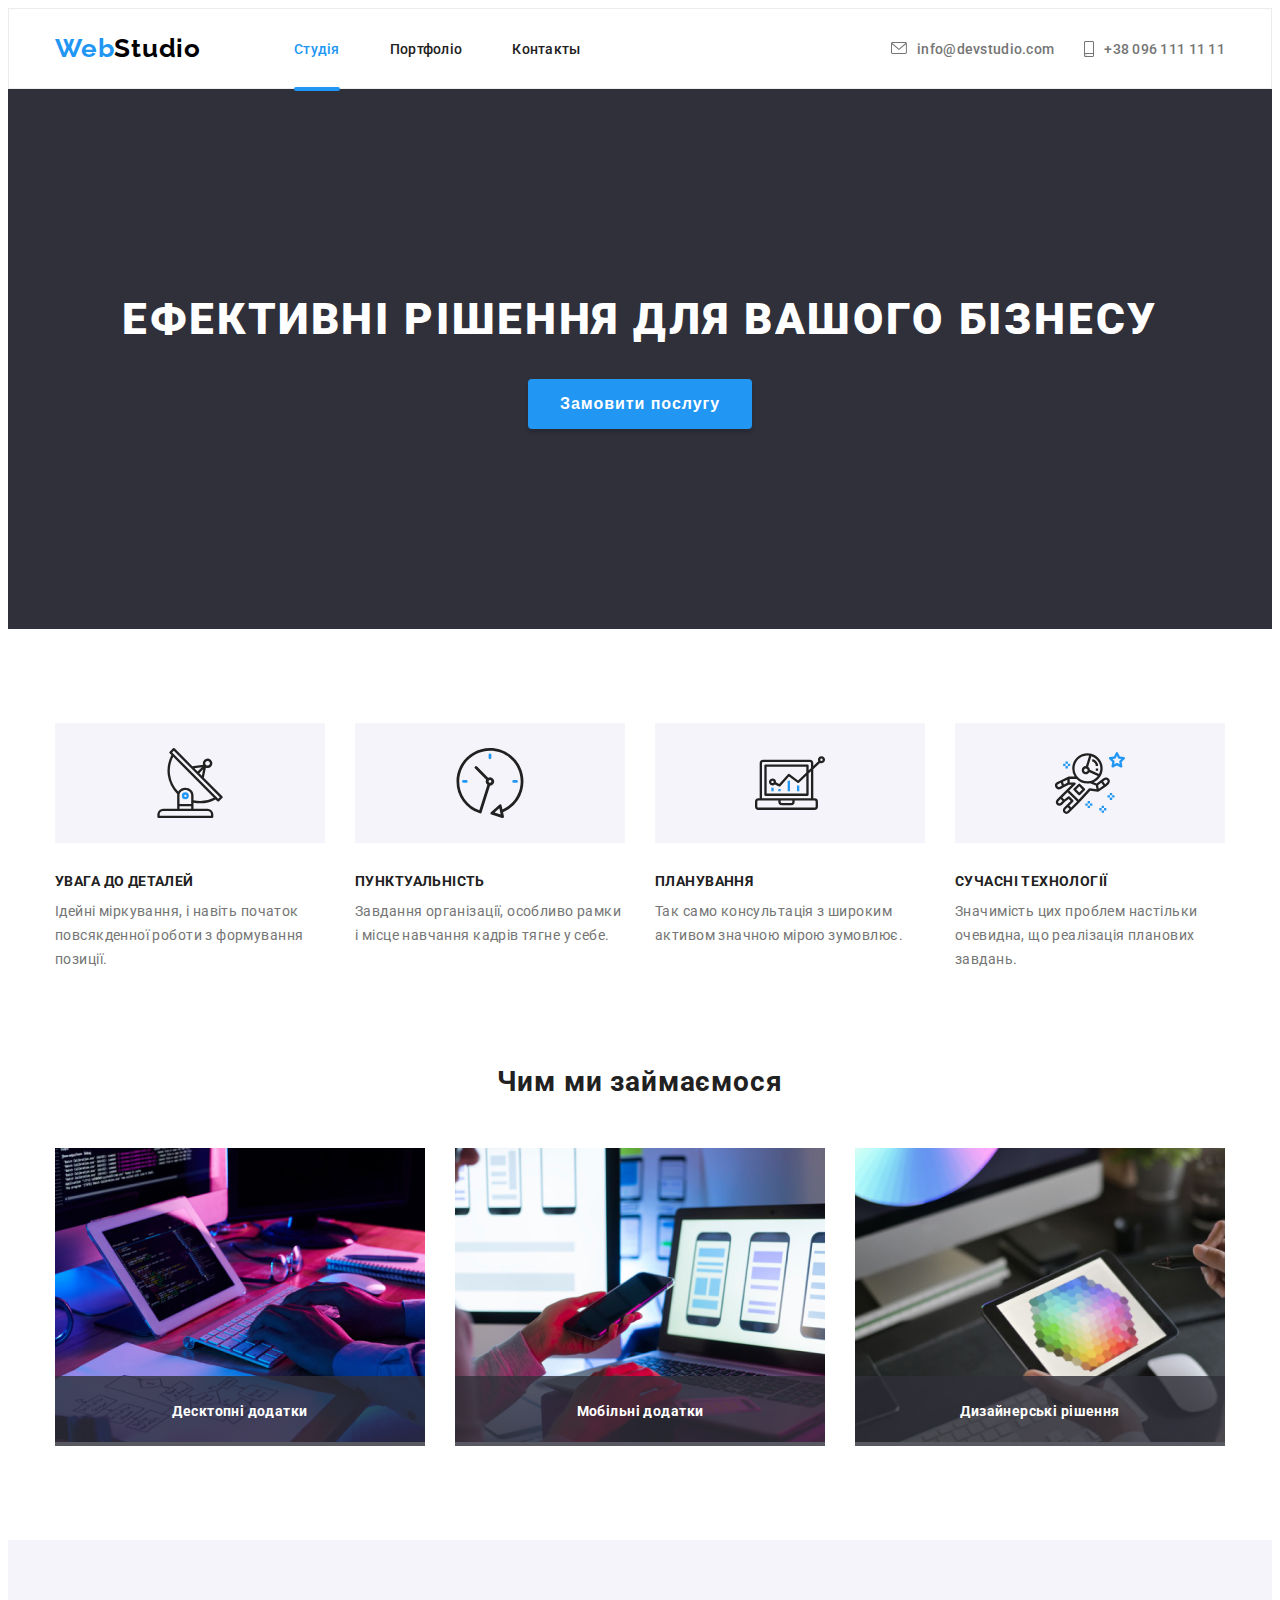
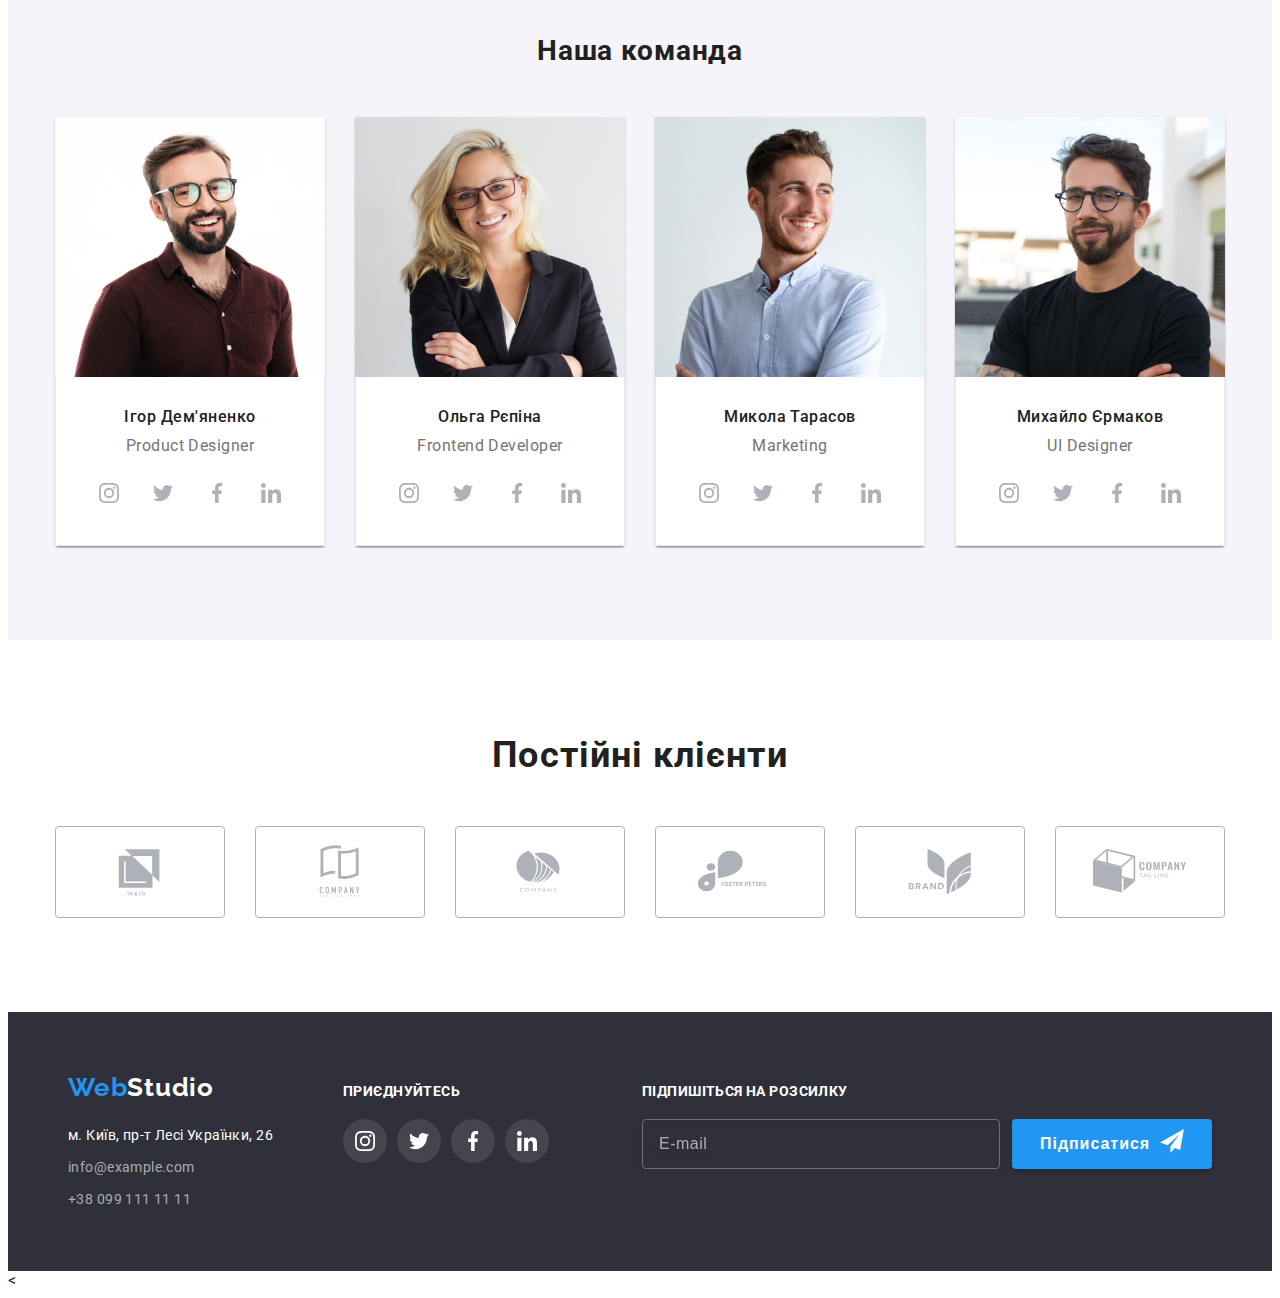
==== commit 7721b09e: "Hometask8" ====
--- a/index.html
+++ b/index.html
@@ -4,15 +4,13 @@
     <meta charset="UTF-8" />
     <meta http-equiv="X-UA-Compatible" content="IE=edge" />
     <meta name="viewport" content="width=device-width, initial-scale=1.0" />
-    <title>Web Studio</title>
-    <!-- Fonts start -->
+    <title>Студія</title>
     <link rel="preconnect" href="https://fonts.googleapis.com" />
     <link rel="preconnect" href="https://fonts.gstatic.com" crossorigin />
     <link
       href="https://fonts.googleapis.com/css2?family=Raleway:wght@700&family=Roboto:wght@400;500;700;900&display=swap"
       rel="stylesheet"
     />
-    <!-- Fonts end -->
     <!-- Normalize start -->
     <link
       rel="stylesheet"
@@ -22,752 +20,855 @@
       referrerpolicy="no-referrer"
     />
     <!-- Normalize end -->
+
     <link rel="stylesheet" href="./css/main.min.css" />
-    <link rel="stylesheet" href="./css/styles.css" />
   </head>
-  <body>
+
+  <body data-page>
     <!-- Header section -->
-    <header class="header header-border-line">
-      <div class="container header">
-          <a class="logo link header__logo" href="./index.html">
-            <span class="logo--accent">Web</span>Studio</a
-          >
-          <nav class="header-nav"></nav>
-          <ul class="header-list list">
-            <li class="header-list__item">
-              <a class="header-list__link header-list--current-link link" href="./index.html">Студія</a>
-            </li>
-            <li class="header-list__item">
-              <a class="header-list__link link" href="./portfolio.html">Портфоліо</a>
-            </li>
-            <li class="header-list__item">
-              <a class="header-list__link link" href="/">Контакти</a>
-            </li>
-          </ul>
-        </nav>
-        <ul class="header-contacts list">
-          <li class="header-contacts__list header-contacts__mail">
-            <a class="link header-contacts__link" href="mailto:info@devstudio.com">
-              <svg class="header-contacts__icon-mail" width="16" height="12">
-                <use href="./images/icons.svg#envelope"></use></svg>info@devstudio.com
-            </a>
-          </li>
-          <li class="header-contacts__list header-phone">
-            <a class="link header-phone-link" href="tel:+380961111111"
-              ><svg class="header-contacts__icon-tel" width="10" height="16">
-                <use href="./images/icons.svg#smartphone"></use></svg
-              >+38 096 111 11 11</a
-            >
-          </li>
-        </ul>
-         <button class="menu-btn" type="button" js-open-menu>
-          <svg width="40" height="40">
-            <use href="./images/icons.svg#icon-menu-btn"></use>
+    <header class="header" data-header>
+      <div class="container header-container">
+        <a class="logo" href="./index.html" lang="en">Web<span class="logo__span">Studio</span></a>
+        <button class="menu__btn" data-menu-open type="button">
+          <svg class="menu__svg" width="40" height="40" aria-label="перемикач мобільного меню">
+            <use class="menu__icon--open" href="./images/icons/icons.svg#open"></use>
           </svg>
         </button>
+        <div class="container-menu">
+          <nav class="nav">
+            <ul class="nav__list">
+              <li class="nav__item">
+                <a class="nav__link--color header-link-current" href="">Студія</a>
+              </li>
+              <li class="nav__item">
+                <a class="nav__link" href="./portfolio.html">Портфоліо</a>
+              </li>
+              <li class="nav__item">
+                <a class="nav__link" href="">Контакты</a>
+              </li>
+            </ul>
+          </nav>
+        </div>
+        <div class="container-contacts">
+          <ul class="nav__list--contacts">
+            <li class="nav__item--contacts">
+              <a class="nav__link--contacts" href="mailto:info@devstudio.com">
+                <svg class="nav__icon--left" width="16" height="12">
+                  <use href="./images/icons/icons.svg#envelope"></use>
+                </svg>
+                info@devstudio.com</a
+              >
+            </li>
+            <li class="nav__item--contacts">
+              <a class="nav__link--contacts" href="tel:+380961111111">
+                <svg class="nav__icon--right" width="10" height="16">
+                  <use href="./images/icons/icons.svg#smartphone"></use>
+                </svg>
+                +38 096 111 11 11</a
+              >
+            </li>
+          </ul>
+        </div>
       </div>
     </header>
-    <!-- Main section -->
+    <!-- Main section studio-->
     <main class="main">
-      <!-- Hero section -->
-      <!-- <section class="hero section hero__container">
+      <!-- Section Hero -->
+      <section class="hero">
+        <div class="container header-container hero__container">
+          <h1 class="hero__title">ЕФЕКТИВНІ РІШЕННЯ ДЛЯ ВАШОГО БІЗНЕСУ</h1>
+          <button class="hero__btn" type="button" data-modal-open>Замовити послугу</button>
+        </div>
+      </section>
+      <!-- Section Benefits -->
+      <section class="benefits">
+        <div class="benefits__container container">
+          <ul class="benefits__list">
+            <li class="benefits__item">
+              <div class="benefits__wrap">
+                <a
+                  class="benefits__link"
+                  href=""
+                  target="_blank"
+                  rel="noopener noreferrer"
+                  aria-label="antenna"
+                >
+                  <svg class="benefits__icon" width="70" height="70">
+                    <use href="./images/icons/icons.svg#antenna"></use>
+                  </svg>
+                </a>
+                <div class="description">
+                  <h3 class="description__title">УВАГА ДО ДЕТАЛЕЙ</h3>
+                  <p class="description__text">
+                    Ідейні міркування, і навіть початок повсякденної роботи з формування позиції.
+                  </p>
+                </div>
+              </div>
+            </li>
+            <li class="benefits__item">
+              <div class="benefits__wrap">
+                <a
+                  class="benefits__link"
+                  href=""
+                  target="_blank"
+                  rel="noopener noreferrer"
+                  aria-label="clock"
+                >
+                  <svg class="benefits__icon" width="70" height="70">
+                    <use href="./images/icons/icons.svg#clock"></use>
+                  </svg>
+                </a>
+                <div class="description">
+                  <h3 class="description__title">ПУНКТУАЛЬНІСТЬ</h3>
+                  <p class="description__text">
+                    Завдання організації, особливо рамки і місце навчання кадрів тягне у себе.
+                  </p>
+                </div>
+              </div>
+            </li>
+            <li class="benefits__item">
+              <div class="benefits__wrap">
+                <a
+                  class="benefits__link"
+                  href=""
+                  target="_blank"
+                  rel="noopener noreferrer"
+                  aria-label="diagram"
+                >
+                  <svg class="benefits__icon" width="70" height="70">
+                    <use href="./images/icons/icons.svg#diagram"></use>
+                  </svg>
+                </a>
+                <div class="description">
+                  <h3 class="description__title">ПЛАНУВАННЯ</h3>
+                  <p class="description__text">
+                    Так само консультація з широким активом значною мірою зумовлює.
+                  </p>
+                </div>
+              </div>
+            </li>
+            <li class="benefits__item">
+              <div class="benefits__wrap">
+                <a
+                  class="benefits__link"
+                  href=""
+                  target="_blank"
+                  rel="noopener noreferrer"
+                  aria-label="astronaut"
+                >
+                  <svg class="benefits__icon" width="70" height="70">
+                    <use href="./images/icons/icons.svg#astronaut"></use>
+                  </svg>
+                </a>
+                <div class="description">
+                  <h3 class="description__title">СУЧАСНІ ТЕХНОЛОГІЇ</h3>
+                  <p class="description__text">
+                    Значимість цих проблем настільки очевидна, що реалізація планових завдань.
+                  </p>
+                </div>
+              </div>
+            </li>
+          </ul>
+        </div>
+      </section>
+      <!-- Section About -->
+      <section class="about">
         <div class="container">
-          <h1 class="hero__tittle">Ефективні рішення для вашого бізнесу</h1>
-          <button class="btn-service btn-service__position" data-modal-open type="button">Замовити послугу</button>
-        </div>
-      </section> -->
-      <!-- About section -->
-      <!-- <section class="about section">
-        <div class="container">
-          <ul class="about-logo">
-            <li class="about-logo__list">
-              <svg class="about-logo__icons" width="70px" height="70px">
-                <use href="./images/icons.svg#antenna"></use>
-              </svg>
-            </li>
-            <li class="about-logo__list">
-              <svg class="about-logo__icons" width="70px" height="70px">
-                <use href="./images/icons.svg#clock"></use>
-              </svg>
-            </li>
-            <li class="about-logo__list">
-              <svg class="about-logo__icons" width="70px" height="70px">
-                <use href="./images/icons.svg#diagram"></use>
-              </svg>
-            </li>
-            <li class="about-logo__list">
-              <svg class="about-logo__icons" width="70px" height="70px">
-                <use href="./images/icons.svg#astronaut"></use>
-              </svg>
+          <h2 class="about__title--indent">Чим ми займаємося</h2>
+          <ul class="about__list">
+            <li class="about__item">
+              <img
+                srcset="
+                  ./images/about\img-1-370.png.jpg 370w,
+                  ./images/about\img-1-740.png.jpg 740w
+                "
+                class="about__img"
+                sizes="(min-width: 1200px) 370px, (min-width: 768px) 354px, 100vw"
+                src="images/about-container/img-box1.jpg"
+                alt="робота за комп'ютером"
+                width="370"
+                height="294"
+              />
+              <div class="about__container">
+                <h3 class="about__title">Десктопні додатки</h3>
+              </div>
+            </li>
+            <li class="about__item">
+              <img
+                srcset="
+                  ./images/about\img-2-370.png.jpg 370w,
+                  ./images/about\img-2-740.png.jpg 740w
+                "
+                class="about__img"
+                sizes="(min-width: 1200px) 370px, (min-width: 768px) 354px, 100vw"
+                src="images/about-container/img-box1.jpg"
+                alt="робота за ноутбуком"
+                width="370"
+                height="294"
+              />
+              <div class="about__container">
+                <h3 class="about__title">Мобільні додатки</h3>
+              </div>
+            </li>
+            <li class="about__item">
+              <img
+                srcset="
+                  ./images/about\img-3-370.png.jpg 370w,
+                  ./images/about\img-3-740.png.jpg 740w
+                "
+                class="about__img"
+                sizes="(min-width: 1200px) 370px, (min-width: 768px) 354px, 100vw"
+                src="images/about-container/img-box1.jpg"
+                alt="робота за планшетом"
+                width="370"
+                height="294"
+              />
+              <div class="about__container">
+                <h3 class="about__title">Дизайнерські рішення</h3>
+              </div>
             </li>
           </ul>
         </div>
-        <div class="container">
-          <h2 class="container--visually-hidden">Наші переваги</h2>
-          <ul class="about-list list about__container">
-            <li class="about-list__item">
-              <h3 class="about-list__tittle">УВАГА ДО ДЕТАЛЕЙ</h3>
-              <p class="about-list__description">
-                Ідейні міркування, і навіть початок повсякденної роботи з формування позиції.
-              </p>
-            </li>
-            <li class="about-list__item">
-              <h3 class="about-list__tittle">ПУНКТУАЛЬНІСТЬ</h3>
-              <p class="about-list__description">
-                Завдання організації, особливо рамки і місце навчання кадрів тягне у себе.
-              </p>
-            </li>
-            <li class="about-list__item">
-              <h3 class="about-list__tittle">ПЛАНУВАННЯ</h3>
-              <p class="about-list__description">
-                Так само консультація з широким активом значною мірою зумовлює.
-              </p>
-            </li>
-            <li class="about-list__item">
-              <h3 class="about-list__tittle">СУЧАСНІ ТЕХНОЛОГІЇ</h3>
-              <p class="about-list__description">
-                Значимість цих проблем настільки очевидна, що реалізація планових завдань.
-              </p>
+      </section>
+      <!-- Section Team -->
+      <section class="team">
+        <div class="container team-container">
+          <h2 class="about__title--indent">Наша команда</h2>
+          <ul class="team__list card-set">
+            <li class="team__item card-set-item">
+              <img
+                srcset="
+                  ./team\img-1-270.png.jpg 270w,
+                  ./team\img-1-354.png.jpg 354w,
+                  ./team\img-1-450.png.jpg 450w,
+                  ./team\img-1-540.png.jpg 540w,
+                  ./team\img-1-708.png.jpg 708w,
+                  ./team\img-1-900.png.jpg 900w
+                "
+                class="team__img"
+                sizes="(min-width: 1200px) 370px, (min-width: 768px) 354px, 100vw"
+                src="images/team/img1.jpg"
+                alt="Игорь Демьяненко"
+                width="450"
+                height="460"
+              />
+              <div class="team-wrapper">
+                <h3 class="team-wrapper__title--indent">Ігор Дем'яненко</h3>
+                <p class="team-wrapper__text--indent" lang="en">Product Designer</p>
+                <ul class="socials">
+                  <li class="socials__item">
+                    <a
+                      class="socials__link"
+                      href=""
+                      target="_blank"
+                      rel="noopener noreferrer"
+                      aria-label="instagram"
+                    >
+                      <svg class="socials__icon" width="20" height="20">
+                        <use href="./images/icons/icons.svg#instagram"></use>
+                      </svg>
+                    </a>
+                  </li>
+                  <li class="socials__item">
+                    <a
+                      class="socials__link"
+                      href=""
+                      target="_blank"
+                      rel="noopener noreferrer"
+                      aria-label="twitter"
+                    >
+                      <svg class="socials__icon" width="20" height="20">
+                        <use href="./images/icons/icons.svg#twitter"></use>
+                      </svg>
+                    </a>
+                  </li>
+                  <li class="socials__item">
+                    <a
+                      class="socials__link"
+                      href=""
+                      target="_blank"
+                      rel="noopener noreferrer"
+                      aria-label="facebook"
+                    >
+                      <svg class="socials__icon" width="20" height="20">
+                        <use href="./images/icons/icons.svg#facebook"></use>
+                      </svg>
+                    </a>
+                  </li>
+                  <li class="socials__item">
+                    <a
+                      class="socials__link"
+                      href=""
+                      target="_blank"
+                      rel="noopener noreferrer"
+                      aria-label="linkedin"
+                    >
+                      <svg class="socials__icon" width="20" height="20">
+                        <use href="./images/icons/icons.svg#linkedin"></use>
+                      </svg>
+                    </a>
+                  </li>
+                </ul>
+              </div>
+            </li>
+            <li class="team__item card-set-item">
+              <img
+                srcset="
+                  ./team\img-2-270.png.jpg 270w,
+                  ./team\img-2-354.png.jpg 354w,
+                  ./team\img-2-450.png.jpg 450w,
+                  ./team\img-2-540.png.jpg 540w,
+                  ./team\img-2-708.png.jpg 708w,
+                  ./team\img-2-900.png.jpg 900w
+                "
+                class="team__img"
+                sizes="(min-width: 1200px) 370px, (min-width: 768px) 354px, 100vw"
+                src="images/team/img2.jpg"
+                alt="Ольга Репина"
+                width="450"
+                height="460"
+              />
+              <div class="team-wrapper">
+                <h3 class="team-wrapper__title--indent">Ольга Рєпіна</h3>
+                <p class="team-wrapper__text--indent" lang="en">Frontend Developer</p>
+                <ul class="socials">
+                  <li class="socials__item">
+                    <a
+                      class="socials__link"
+                      href=""
+                      target="_blank"
+                      rel="noopener noreferrer"
+                      aria-label="instagram"
+                    >
+                      <svg class="socials__icon" width="20" height="20">
+                        <use href="./images/icons/icons.svg#instagram"></use>
+                      </svg>
+                    </a>
+                  </li>
+                  <li class="socials__item">
+                    <a
+                      class="socials__link"
+                      href=""
+                      target="_blank"
+                      rel="noopener noreferrer"
+                      aria-label="twitter"
+                    >
+                      <svg class="socials__icon" width="20" height="20">
+                        <use href="./images/icons/icons.svg#twitter"></use>
+                      </svg>
+                    </a>
+                  </li>
+                  <li class="socials__item">
+                    <a
+                      class="socials__link"
+                      href=""
+                      target="_blank"
+                      rel="noopener noreferrer"
+                      aria-label="facebook"
+                    >
+                      <svg class="socials__icon" width="20" height="20">
+                        <use href="./images/icons/icons.svg#facebook"></use>
+                      </svg>
+                    </a>
+                  </li>
+                  <li class="socials__item">
+                    <a
+                      class="socials__link"
+                      href=""
+                      target="_blank"
+                      rel="noopener noreferrer"
+                      aria-label="linkedin"
+                    >
+                      <svg class="socials__icon" width="20" height="20">
+                        <use href="./images/icons/icons.svg#linkedin"></use>
+                      </svg>
+                    </a>
+                  </li>
+                </ul>
+              </div>
+            </li>
+            <li class="team__item card-set-item">
+              <img
+                srcset="
+                  ./team\img-3-270.png.jpg 270w,
+                  ./team\img-3-354.png.jpg 354w,
+                  ./team\img-3-450.png.jpg 450w,
+                  ./team\img-3-540.png.jpg 540w,
+                  ./team\img-3-708.png.jpg 708w,
+                  ./team\img-3-900.png.jpg 900w
+                "
+                class="team__img"
+                sizes="(min-width: 1200px) 370px, (min-width: 768px) 354px, 100vw"
+                src="images/team/img3.jpg"
+                alt="Николай Тарасов"
+                width="450"
+                height="460"
+              />
+              <div class="team-wrapper">
+                <h3 class="team-wrapper__title--indent">Микола Тарасов</h3>
+                <p class="team-wrapper__text--indent" lang="en">Marketing</p>
+                <ul class="socials">
+                  <li class="socials__item">
+                    <a
+                      class="socials__link"
+                      href=""
+                      target="_blank"
+                      rel="noopener noreferrer"
+                      aria-label="instagram"
+                    >
+                      <svg class="socials__icon" width="20" height="20">
+                        <use href="./images/icons/icons.svg#instagram"></use>
+                      </svg>
+                    </a>
+                  </li>
+                  <li class="socials__item">
+                    <a
+                      class="socials__link"
+                      href=""
+                      target="_blank"
+                      rel="noopener noreferrer"
+                      aria-label="twitter"
+                    >
+                      <svg class="socials__icon" width="20" height="20">
+                        <use href="./images/icons/icons.svg#twitter"></use>
+                      </svg>
+                    </a>
+                  </li>
+                  <li class="socials__item">
+                    <a
+                      class="socials__link"
+                      href=""
+                      target="_blank"
+                      rel="noopener noreferrer"
+                      aria-label="facebook"
+                    >
+                      <svg class="socials__icon" width="20" height="20">
+                        <use href="./images/icons/icons.svg#facebook"></use>
+                      </svg>
+                    </a>
+                  </li>
+                  <li class="socials__item">
+                    <a
+                      class="socials__link"
+                      href=""
+                      target="_blank"
+                      rel="noopener noreferrer"
+                      aria-label="linkedin"
+                    >
+                      <svg class="socials__icon" width="20" height="20">
+                        <use href="./images/icons/icons.svg#linkedin"></use>
+                      </svg>
+                    </a>
+                  </li>
+                </ul>
+              </div>
+            </li>
+            <li class="team__item card-set-item">
+              <img
+                srcset="
+                  ./team\img-4-270.png.jpg 270w,
+                  ./team\img-4-354.png.jpg 354w,
+                  ./team\img-4-450.png.jpg 450w,
+                  ./team\img-4-540.png.jpg 540w,
+                  ./team\img-4-708.png.jpg 708w,
+                  ./team\img-4-900.png.jpg 900w
+                "
+                class="team__img"
+                sizes="(min-width: 1200px) 370px, (min-width: 768px) 354px, 100vw"
+                src="images/team/img4.jpg"
+                alt="Михаил Ермаков"
+                width="450"
+                height="460"
+              />
+              <div class="team-wrapper">
+                <h3 class="team-wrapper__title--indent">Михайло Єрмаков</h3>
+                <p class="team-wrapper__text--indent" lang="en">UI Designer</p>
+                <ul class="socials">
+                  <li class="socials__item">
+                    <a
+                      class="socials__link"
+                      href=""
+                      target="_blank"
+                      rel="noopener noreferrer"
+                      aria-label="instagram"
+                    >
+                      <svg class="socials__icon" width="20" height="20">
+                        <use href="./images/icons/icons.svg#instagram"></use>
+                      </svg>
+                    </a>
+                  </li>
+                  <li class="socials__item">
+                    <a
+                      class="socials__link"
+                      href=""
+                      target="_blank"
+                      rel="noopener noreferrer"
+                      aria-label="twitter"
+                    >
+                      <svg class="socials__icon" width="20" height="20">
+                        <use href="./images/icons/icons.svg#twitter"></use>
+                      </svg>
+                    </a>
+                  </li>
+                  <li class="socials__item">
+                    <a
+                      class="socials__link"
+                      href=""
+                      target="_blank"
+                      rel="noopener noreferrer"
+                      aria-label="facebook"
+                    >
+                      <svg class="socials__icon" width="20" height="20">
+                        <use href="./images/icons/icons.svg#facebook"></use>
+                      </svg>
+                    </a>
+                  </li>
+                  <li class="socials__item">
+                    <a
+                      class="socials__link"
+                      href=""
+                      target="_blank"
+                      rel="noopener noreferrer"
+                      aria-label="linkedin"
+                    >
+                      <svg class="socials__icon" width="20" height="20">
+                        <use href="./images/icons/icons.svg#linkedin"></use>
+                      </svg>
+                    </a>
+                  </li>
+                </ul>
+              </div>
             </li>
           </ul>
         </div>
-      </section> -->
-      <!-- Work section -->
-      <!-- <section class="work section our-activity">
-        <div class="container">
-          <h2 class="our-activity__tittle">Чим ми займаємося</h2>
-          <ul class="our-activity-list list">
-            <li class="list">
-              <div class="our-activity-list__overlay">
-                <img
-                  src="./images/main/img1.jpg"
-                  alt="Десктопні додатки"
-                  width="370"
-                  height="294"
-                />
-                <p class="our-activity-list__overlay-txt">Десктопні додатки</p>
-              </div>
-            </li>
-            <li class="list">
-              <div class="our-activity-list__overlay">
-                <img
-                  src="./images/main/img2.jpg"
-                  alt="Мобільні додатки"
-                  width="370"
-                  height="294"
-                />
-                <p class="our-activity-list__overlay-txt">Мобільні додатки</p>
-              </div>
-            </li>
-            <li class="list">
-              <div class="our-activity-list__overlay">
-                <img
-                  src="./images/main/img3.jpg"
-                  alt="Мобільні додатки"
-                  width="370"
-                  height="294"
-                />
-                <p class="our-activity-list__overlay-txt">Дизайнерські рішення</p>
-              </div>
+      </section>
+      <!-- Section Clients -->
+      <section class="clients">
+        <div class="clients__container container">
+          <h2 class="clients__title--indent">Постійні клієнти</h2>
+          <ul class="clients__list">
+            <li class="clients__item">
+              <a
+                class="clients__link"
+                href=""
+                target="_blank"
+                rel="noopener noreferrer"
+                aria-label="logo"
+              >
+                <svg class="clients__icon" width="106" height="60">
+                  <use href="./images/icons/icons.svg#logo"></use>
+                </svg>
+              </a>
+            </li>
+            <li class="clients__item">
+              <a
+                class="clients__link"
+                href=""
+                target="_blank"
+                rel="noopener noreferrer"
+                aria-label="logo1"
+              >
+                <svg class="clients__icon" width="106" height="60">
+                  <use href="./images/icons/icons.svg#logo1"></use>
+                </svg>
+              </a>
+            </li>
+            <li class="clients__item">
+              <a
+                class="clients__link"
+                href=""
+                target="_blank"
+                rel="noopener noreferrer"
+                aria-label="logo2"
+              >
+                <svg class="clients__icon" width="106" height="60">
+                  <use href="./images/icons/icons.svg#logo2"></use>
+                </svg>
+              </a>
+            </li>
+            <li class="clients__item">
+              <a
+                class="clients__link"
+                href=""
+                target="_blank"
+                rel="noopener noreferrer"
+                aria-label="logo3"
+              >
+                <svg class="clients__icon" width="106" height="60">
+                  <use href="./images/icons/icons.svg#logo3"></use>
+                </svg>
+              </a>
+            </li>
+            <li class="clients__item">
+              <a
+                class="clients__link"
+                href=""
+                target="_blank"
+                rel="noopener noreferrer"
+                aria-label="logo4"
+              >
+                <svg class="clients__icon" width="106" height="60">
+                  <use href="./images/icons/icons.svg#logo4"></use>
+                </svg>
+              </a>
+            </li>
+            <li class="clients__item">
+              <a
+                class="clients__link"
+                href=""
+                target="_blank"
+                rel="noopener noreferrer"
+                aria-label="logo5"
+              >
+                <svg class="clients__icon" width="106" height="60">
+                  <use href="./images/icons/icons.svg#logo5"></use>
+                </svg>
+              </a>
             </li>
           </ul>
         </div>
-      </section> -->
-      <!-- Team section -->
-      <!-- <section class="team section">
-        <div class="container">
-          <h2 class="team__tittle">Наша команда</h2>
-          <ul class="team__list list">
-            <li class="team-list-card">
-              <img
-                src="./images/main/photo1.jpg"
-                alt="Игорь Демьяненко"
-                width="270"
-                height="260"
-              />
-              <div class="team__emlpoee-inf">
-                <h3 class="team__emlpoee-name">Игорь Демьяненко</h3>
-                <p class="team__emlpoee-position">Product Designer</p>
-                <ul class="team-socials list">
-                  <li
-                    <a
-                      class="team-social-link link"
-                      href="/"
-                      target="_blank"
-                      rel="noopener norefferer"
-                      area-label="instagram"
-                    >
-                      <svg class="team__social-icon" width="20" height="20">
-                        <use href="./images/icons.svg#instagram-1"></use>
-                      </svg>
-                    </a>
-                  </li>
-                  <li
-                    <a
-                      class="team-social-link link"
-                      href="/"
-                      target="_blank"
-                      rel="noopener norefferer"
-                      area-label="twitter"
-                    >
-                      <svg class="team__social-icon" width="20" height="20">
-                        <use href="./images/icons.svg#twitter-2"></use>
-                      </svg>
-                    </a>
-                  </li>
-                  <li
-                    <a
-                      class="team-social-link link"
-                      href="/"
-                      target="_blank"
-                      rel="noopener norefferer"
-                      area-label="facebook"
-                    >
-                      <svg class="team__social-icon" width="20" height="20">
-                        <use href="./images/icons.svg#facebook-3"></use>
-                      </svg>
-                    </a>
-                  </li>
-                  <li
-                    <a
-                      class="team-social-link link"
-                      href="/"
-                      target="_blank"
-                      rel="noopener norefferer"
-                      area-label="linkedin"
-                    >
-                      <svg class="team__social-icon" width="20" height="20">
-                        <use href="./images/icons.svg#linkedin-4"></use>
-                      </svg>
-                    </a>
-                  </li>
-                </ul>
-              </div>
-            </li>
-            <li class="team-list-card">
-              <img
-                src="./images/main/photo2.jpg"
-                alt="Ольга Репина"
-                width="270"
-                height="260"
-              />
-              <div class="team__emlpoee-inf">
-                <h3 class="team__emlpoee-name">Ольга Репина</h3>
-                <p class="team__emlpoee-position">Frontend Developer</p>
-                <ul class="team-socials list">
-                  <li
-                    <a
-                      class="team-social-link link"
-                      href="/"
-                      target="_blank"
-                      rel="noopener norefferer"
-                      area-label="instagram"
-                    >
-                      <svg class="team__social-icon" width="20" height="20">
-                        <use href="./images/icons.svg#instagram-1"></use>
-                      </svg>
-                    </a>
-                  </li>
-                  <li
-                    <a
-                      class="team-social-link link"
-                      href="/"
-                      target="_blank"
-                      rel="noopener norefferer"
-                      area-label="twitter"
-                    >
-                      <svg class="team__social-icon" width="20" height="20">
-                        <use href="./images/icons.svg#twitter-2"></use>
-                      </svg>
-                    </a>
-                  </li>
-                  <li
-                    <a
-                      class="team-social-link link"
-                      href="/"
-                      target="_blank"
-                      rel="noopener norefferer"
-                      area-label="facebook"
-                    >
-                      <svg class="team__social-icon" width="20" height="20">
-                        <use href="./images/icons.svg#facebook-3"></use>
-                      </svg>
-                    </a>
-                  </li>
-                  <li
-                    <a
-                      class="team-social-link link"
-                      href="/"
-                      target="_blank"
-                      rel="noopener norefferer"
-                      area-label="linkedin"
-                    >
-                      <svg class="team__social-icon" width="20" height="20">
-                        <use href="./images/icons.svg#linkedin-4"></use>
-                      </svg>
-                    </a>
-                  </li>
-                </ul>
-              </div>
-            </li>
-            <li class="team-list-card">
-              <img
-                src="./images/main/photo3.jpg"
-                alt="Николай Тарасов"
-                width="270"
-                height="260"
-              />
-              <div class="team__emlpoee-inf">
-                <h3 class="team__emlpoee-name">Николай Тарасов</h3>
-                <p class="team__emlpoee-position">Marketing</p>
-                <ul class="team-socials list">
-                  <li
-                    <a
-                      class="team-social-link link"
-                      href="/"
-                      target="_blank"
-                      rel="noopener norefferer"
-                      area-label="instagram"
-                    >
-                      <svg class="team__social-icon" width="20" height="20">
-                        <use href="./images/icons.svg#instagram-1"></use>
-                      </svg>
-                    </a>
-                  </li>
-                  <li
-                    <a
-                      class="team-social-link link"
-                      href="/"
-                      target="_blank"
-                      rel="noopener norefferer"
-                      area-label="twitter"
-                    >
-                      <svg class="team__social-icon" width="20" height="20">
-                        <use href="./images/icons.svg#twitter-2"></use>
-                      </svg>
-                    </a>
-                  </li>
-                  <li
-                    <a
-                      class="team-social-link link"
-                      href="/"
-                      target="_blank"
-                      rel="noopener norefferer"
-                      area-label="facebook"
-                    >
-                      <svg class="team__social-icon" width="20" height="20">
-                        <use href="./images/icons.svg#facebook-3"></use>
-                      </svg>
-                    </a>
-                  </li>
-                  <li
-                    <a
-                      class="team-social-link link"
-                      href="/"
-                      target="_blank"
-                      rel="noopener norefferer"
-                      area-label="linkedin"
-                    >
-                      <svg class="team__social-icon" width="20" height="20">
-                        <use href="./images/icons.svg#linkedin-4"></use>
-                      </svg>
-                    </a>
-                  </li>
-                </ul>
-              </div>
-            </li>
-            <li class="team-list-card">
-              <img
-                src="./images/main/photo4.jpg"
-                alt="Михаил Ермаков"
-                width="270"
-                height="260"
-              />
-              <div class="team__emlpoee-inf">
-                <h3 class="team__emlpoee-name">Михаил Ермаков</h3>
-                <p class="team__emlpoee-position">UI Designer</p>
-                <ul class="team-socials list">
-                  <li
-                    <a
-                      class="team-social-link link"
-                      href="/"
-                      target="_blank"
-                      rel="noopener norefferer"
-                      area-label="instagram"
-                    >
-                      <svg class="team__social-icon" width="20" height="20">
-                        <use href="./images/icons.svg#instagram-1"></use>
-                      </svg>
-                    </a>
-                  </li>
-                  <li
-                    <a
-                      class="team-social-link link"
-                      href="/"
-                      target="_blank"
-                      rel="noopener norefferer"
-                      area-label="twitter"
-                    >
-                      <svg class="team__social-icon" width="20" height="20">
-                        <use href="./images/icons.svg#twitter-2"></use>
-                      </svg>
-                    </a>
-                  </li>
-                  <li
-                    <a
-                      class="team-social-link link"
-                      href="/"
-                      target="_blank"
-                      rel="noopener norefferer"
-                      area-label="facebook"
-                    >
-                      <svg class="team__social-icon" width="20" height="20">
-                        <use href="./images/icons.svg#facebook-3"></use>
-                      </svg>
-                    </a>
-                  </li>
-                  <li
-                    <a
-                      class="team-social-link link"
-                      href="/"
-                      target="_blank"
-                      rel="noopener norefferer"
-                      area-label="linkedin"
-                    >
-                      <svg class="team__social-icon" width="20" height="20">
-                        <use href="./images/icons.svg#linkedin-4"></use>
-                      </svg>
-                    </a>
-                  </li>
-                </ul>
-              </div>
-            </li>
-          </ul>
-        </div>
-      </section> -->
-      <!-- Regular customers -->
-    <!-- <section class="customers section">
-      <div class="container">
-        <h2 class="customers__tittle">Постійні клієнти</h2>
-        <ul class="customers-logo">
-          <li>
-            <a
-              class="customers-logo__link link"
-              href="/"
-              target="_blank"
-              rel="noopener norefferer"
-              area-label="ya&co"
-            >
-              <svg class="customers-logo__icons" width="106px" height="60px">
-                <use href="./images/icons.svg#logo"></use>
-              </svg>
-            </a>
-          </li>
-          <li>
-            <a
-              class="customers-logo__link link"
-              href="/"
-              target="_blank"
-              rel="noopener norefferer"
-              area-label="company-tagline-here"
-            >
-              <svg class="customers-logo__icons" width="106px" height="60px">
-                <use href="./images/icons.svg#logo-1"></use>
-              </svg>
-            </a>
-          </li>
-          <li>
-            <a
-              class="customers-logo__link link"
-              href="/"
-              target="_blank"
-              rel="noopener norefferer"
-              area-label="company"
-            >
-              <svg class="customers-logo__icons" width="106px" height="60px">
-                <use href="./images/icons.svg#logo-2"></use>
-              </svg>
-            </a>
-          </li>
-          <li>
-            <a
-              class="customers-logo__link link"
-              href="/"
-              target="_blank"
-              rel="noopener norefferer"
-              area-label="foster-peters"
-            >
-              <svg class="customers-logo__icons" width="106px" height="60px">
-                <use href="./images/icons.svg#logo-3"></use>
-              </svg>
-            </a>
-          </li>
-          <li>
-            <a
-              class="customers-logo__link link"
-              href="/"
-              target="_blank"
-              rel="noopener norefferer"
-              area-label="brand"
-            >
-              <svg class="customers-logo__icons" width="106px" height="60px">
-                <use href="./images/icons.svg#logo-4"></use>
-              </svg>
-            </a>
-          </li>
-          <li>
-            <a
-              class="customers-logo__link link"
-              href="/"
-              target="_blank"
-              rel="noopener norefferer"
-              area-label="company-tagline"
-            >
-              <svg class="customers-logo__icons" width="106px" height="60px">
-                <use href="./images/icons.svg#logo-5"></use>
-              </svg>
-            </a>
-          </li>
-        </ul>
-      </div>
-    </section> -->
+      </section>
     </main>
-    <!-- Footer section -->
-    <footer class="footer">
-      <div class="container footer-container">
-        <div class="footer__tablet-view">
-          <div class="footer__adress-position">
-          <a class="logo logo--white link" href="./index.html"
-            ><span class="logo--accent">Web</span>Studio
-          </a>
-          <address>
-            <ul class="footer__list list">
-              <li class="footer__contacts">
-                <a 
-                  class="link footer-addres__link"
-                  href="https://bit.ly/3pXMvUd"
+    <!-- Footer section-->
+    <footer class="contacts">
+      <div class="container contacts__container">
+        <div class="addres">
+          <a class="addres__link--wrap" href="" lang="en"
+            >Web<span class="addres__span">Studio</span></a
+          >
+          <address class="addres__wrap">
+            <ul class="addres__list">
+              <li class="addres__item">
+                <a
+                  class="addres__link--color"
+                  href="https://goo.gl/maps/WVLapYZfEZGpbT3C7"
                   target="_blank"
                   rel="noopener noreferrer"
                   >м. Київ, пр-т Лесі Українки, 26</a
                 >
               </li>
-              <li class="footer__contacts">
-                <a class="link" href="mailto:info@example.com">info@example.com</a>
+              <li class="addres__item">
+                <a class="addres__link" href="mailto:info@example.com">info@example.com</a>
               </li>
-              <li class="footer__contacts">
-                <a class="link" href="tel:+380991111111">tel:+38 099 111 11 11</a>
+              <li class="addres__item">
+                <a class="addres__link" href="tel:+380991111111">+38 099 111 11 11</a>
               </li>
             </ul>
           </address>
         </div>
-        <div class="footer-join">
-          <p class="footer-join__txt">приєднуйтесь</p>
-          <ul class="footer-join-socials list">
-            <li
-              <a
-                class="footer-join-socials__link link"
-                href="/"
-                target="_blank"
-                rel="noopener norefferer"
-                area-label="instagram"
-              >
-                <svg class="footer-join-socials__icon" width="20" height="20">
-                  <use href="./images/icons.svg#instagram-1"></use>
-                </svg>
-              </a>
-            </li>
-            <li class="footer-socials-item">
-              <a
-                class="footer-join-socials__link link"
-                href="/"
-                target="_blank"
-                rel="noopener norefferer"
-                area-label="twitter"
-              >
-                <svg class="footer-join-socials__icon" width="20" height="20">
-                  <use href="./images/icons.svg#twitter-2"></use>
-                </svg>
-              </a>
-            </li>
-            <li class="footer-socials-item">
-              <a
-                class="footer-join-socials__link link"
-                href="/"
-                target="_blank"
-                rel="noopener norefferer"
-                area-label="facebook"
-              >
-                <svg class="footer-join-socials__icon" width="20" height="20">
-                  <use href="./images/icons.svg#facebook-3"></use>
-                </svg>
-              </a>
-            </li>
-            <li class="footer-socials-item">
-              <a
-                class="footer-join-socials__link link"
-                href="/"
-                target="_blank"
-                rel="noopener norefferer"
-                area-label="linkedin"
-              >
-                <svg class="footer-join-socials__icon" width="20" height="20">
-                  <use href="./images/icons.svg#linkedin-4"></use>
+        <div class="invitation">
+          <h3 class="invitation__title">приєднуйтесь</h3>
+          <ul class="invitation__list">
+            <li class="invitation__item">
+              <a
+                class="invitation__link"
+                href=""
+                target="_blank"
+                rel="noopener noreferrer"
+                aria-label="instagram"
+              >
+                <svg width="20" height="20">
+                  <use href="./images/icons/icons.svg#instagram1"></use>
+                </svg>
+              </a>
+            </li>
+            <li class="invitation__item">
+              <a
+                class="invitation__link"
+                href=""
+                target="_blank"
+                rel="noopener noreferrer"
+                aria-label="twitter"
+              >
+                <svg width="20" height="20">
+                  <use href="./images/icons/icons.svg#twitter1"></use>
+                </svg>
+              </a>
+            </li>
+            <li class="invitation__item">
+              <a
+                class="invitation__link"
+                href=""
+                target="_blank"
+                rel="noopener noreferrer"
+                aria-label="facebook"
+              >
+                <svg width="20" height="20">
+                  <use href="./images/icons/icons.svg#facebook1"></use>
+                </svg>
+              </a>
+            </li>
+            <li class="invitation__item">
+              <a
+                class="invitation__link"
+                href=""
+                target="_blank"
+                rel="noopener noreferrer"
+                aria-label="linkedin"
+              >
+                <svg width="20" height="20">
+                  <use href="./images/icons/icons.svg#linkedin1"></use>
                 </svg>
               </a>
             </li>
           </ul>
         </div>
-        </div>
-        <div class="footer__subscribe-container">
-          <div class="footer-subscribe footer-subscribe__position">
-         <div role="group">
-          <form>
-          <label class="footer-subscribe__items" for="">
-            <p class="footer-subscribe__txt">Підпишіться на розсилку</p>
-            <input
-              class="footer-subscribe__form"
-              type="text"
-              name="username"
-              minlength="3"
-              maxlength="16"
-              required
-              placeholder="E-mail"
-            />
-          </label>
-          </div>
-          <div class="footer-subscribe__container">
-            <button class="footer-subscribe__btn" type="submit">Підписатися
-            <svg width="24px" height="24px">
-              <use href="./images/icons.svg#icon-send-btn"></use>
-            </svg>
-          </button>
-          </div>
+        <div class="footer-form--container" role="group">
+          <form class="footer-form__wrap" action="">
+            <h3 class="footer-form__title">Підпишіться на розсилку</h3>
+            <div class="footer-form__container--group">
+              <label class="footer-form__label" for="email-footer" type="email">
+                <input
+                  class="footer-form__input"
+                  type="text"
+                  id="email-footer"
+                  placeholder="E-mail"
+                  required
+                  minlength="4"
+                />
+                <svg class="footer-form__icon" width="20" height="20">
+                  <use
+                    class="footer-form__icon--warning"
+                    href="./images/icons/icons.svg#warning"
+                  ></use>
+                  <use
+                    class="footer-form__icon--success"
+                    href="./images/icons/icons.svg#check-circle"
+                  ></use>
+                </svg>
+              </label>
+              <button class="button-plane" type="submit">
+                Підписатися
+                <svg class="button-plane__icon" width="24" height="24">
+                  <use href="./images/icons/icons.svg#plane"></use>
+                </svg>
+              </button>
+            </div>
           </form>
-      </div>
-        </div>
-        
+        </div>
       </div>
     </footer>
-    <!-- modal window -->
-    <!-- <div class="backdrop is-hidden" data-modal>
+
+    <!-- Modal window -->
+    <
+    <div class="backdrop is-hidden" data-modal>
       <div class="modal">
         <button class="modal__btn" data-modal-close>
-          <svg class="modal__btn-icon" width="20" height="20">
-            <use href="./images/icons.svg#icon-close"></use>
+          <svg class="modal__icon" width="18" height="18">
+            <use href="./images/icons/icons.svg#icon-close"></use>
           </svg>
         </button>
-        <form class="modal__register">
-        <strong class="modal__register-title"> Залиште свої дані ми вам передзвонимо</strong>
-        <div role="group">
-          <label class="modal__register-wrap">
-            <span class="modal__form-label">Ім'я</span>
+        <form class="register-form" action="">
+          <strong class="register-form__title">Залиште свої дані, ми вам передзвонимо</strong>
+          <div class="register-form__container--group" role="group">
+            <label for="user-name" class="register-form__label">
+              <span class="register-form__span">Ім'я</span>
+              <input type="text" class="register-form__input" id="user-name" required />
+              <svg class="register-form__icon" width="18" height="18">
+                <use href="./images/icons/icons.svg#name"></use>
+              </svg>
+            </label>
+            <label for="user-phone" class="register-form__label">
+              <span class="register-form__span">Телефон</span>
+              <input type="tel" class="register-form__input" id="user-phone" required />
+              <svg class="register-form__icon" width="18" height="18">
+                <use href="./images/icons/icons.svg#phone"></use>
+              </svg>
+            </label>
+            <label for="user-email" class="register-form__label">
+              <span class="register-form__span">Пошта</span>
+              <input type="email" class="register-form__input" id="user-email" required />
+              <svg class="register-form__icon" width="18" height="18">
+                <use href="./images/icons/icons.svg#email"></use>
+              </svg>
+            </label>
+            <label for="user-comment" class="register-form__label">
+              <span class="register-form__span">Коментар</span>
+              <textarea
+                class="register-form__textarea"
+                name="comment"
+                id="user-comment"
+                cols=""
+                rows=""
+                placeholder="Введіть текст"
+              ></textarea>
+            </label>
+          </div>
+          <label class="register-form__checkbox" for="user-checkbox">
             <input
-              class="modal__register-input"
-              type="text"
-              name="username"
-              minlength="3"
-              maxlength="16"
-              autofocus
+              class="register-form__input--checkbox visually-hidden"
+              type="checkbox"
+              name=""
+              id="user-checkbox"
               required
             />
-            <svg class="modal__form-icon modal__icon-user" width="12" height="12">
-              <use class="contact-form-user contact-form-logo" href="./images/icons.svg#icon-user"></use>
+            <svg class="register-form__icon--checkbox" width="16" height="15">
+              <use
+                class="register-form__icon--uncheck"
+                href="./images/icons/icons.svg#uncheck"
+              ></use>
+              <use class="register-form__icon--check" href="./images/icons/icons.svg#check"></use>
             </svg>
+            <span class="register-form__span--checkbox"
+              >Погоджуюся з розсилкою та приймаю<a href="" class="register-form__link"
+                >Умови договору</a
+              ></span
+            >
           </label>
-          <label for="" class="modal__register-wrap">
-            <span class="modal__form-label">Телефон</span>
-            <input
-              class="modal__register-input"
-              type="tel"
-              name="user-phone"
-              minlength="3"
-              maxlength="16"
-              required
-            />
-            <svg class="modal__form-icon modal__icon-phone" width="13" height="13">
-              <use class="contact-form-user contact-form-logo" href="./images/icons.svg#icon-phone"></use>
-            </svg>
-          </label>
-          <label class="modal__register-wrap">
-            <span class="modal__form-label">Пошта</span>
-            <input
-              class="modal__register-input"
-              type="email"
-              name="email"
-              minlength="3"
-              maxlength="16"
-              required
-            />
-            <svg class="modal__form-icon modal__icon-mail" width="15" height="12">
-              <use class="contact-form-user contact-form-logo" href="./images/icons.svg#icon-mail"></use>
-            </svg>
-          </label>
-          <label class="modal__register-wrap">
-            <span class="modal__form-label">Коментар</span>
-            <textarea class="modal__register-message" name="text" rows="15" placeholder="Введіть текст"></textarea>
-        <label class="modal__register-agreement">
-            <input class="modal__checkbox container--visually-hidden" type="checkbox" name="agreement" id="" value=""/>
-            <svg class="modal__register-icon" width="16" height="15">
-              <use class="modal__register-check" href="./images/icons.svg#icon-check"></use>
-              <use class="modal__register-uncheck" href="./images/icons.svg#icon-checkbox"></use>
-            </svg>
-            <span class="modal__register-agreement-text">
-              Погоджуюся з розсилкою та приймаю
-              <a class="modal__register-agreement-link" href="">Умови договору</a></span>
-          </label>
-        <button class="modal__register-btn" type="submit">Відправити</button>
+          <button class="register-form__button" type="submit">Відправити</button>
         </form>
       </div>
-    </div> -->
+    </div>
+
     <!-- Mobile menu -->
-    <div class="menu-overlay" js-menu-container>
-      <div class="menu-container">
-        <button class="menu-btn" type="button" js-close-menu>
-          <svg class="menu-close-icon" width="40" height="40">
-            <use href="./images/icons.svg#icon-menu-close"></use>
+
+    <div class="mobile-overlay" data-menu>
+      <div class="mobile-container">
+        <button class="menu__btn" data-menu-close type="button">
+          <svg class="menu__svg" width="40" height="40" aria-label="перемикач мобільного меню">
+            <use class="menu__icon--close" href="./images/icons/icons.svg#close"></use>
           </svg>
         </button>
-
-        <ul class="mobile-nav list">
-          <li class="mobile-nav-item">
-            <a href="" class="mobile-link link">Студія</a>
+        <ul class="mobile__list">
+          <li class="mobile__item">
+            <a href="" class="mobile__link--color">Студія</a>
           </li>
-          <li class="mobile-nav-item">
-            <a href="" class="mobile-link link">Портфоліо</a>
+          <li class="mobile__item">
+            <a href="./portfolio.html" class="mobile__link">Портфоліо</a>
           </li>
-          <li class="mobile-nav-item">
-            <a href="" class="mobile-link link">Контакти</a>
+          <li class="mobile__item">
+            <a href="" class="mobile__link">Контакты</a>
           </li>
         </ul>
-        <div class="mobile-contacts">
-          <li class="mobile-contacts-list link">
-            <a class="mobile-contacts-tel" href="tel:+380961111111">+38 096 111 11 11</a>
+        <ul class="mobile__list--contacts">
+          <li class="mobile__item--contacts">
+            <a href="tel:+380961111111" class="mobile__link--phone">+38 099 111 11 11</a>
           </li>
-          <li class="mobile-contacts-list link">
-            <a class="mobile-contacts-link link" href="mailto:info@devstudio.com">info@devstudio.com</a>
+          <li class="mobile__item--contacts">
+            <a href="mailto:info@devstudio.com" class="mobile__link--mail" lang="en"
+              >info@devstudio.com</a
+            >
           </li>
         </ul>
-        </div>
-
-        <ul class="mobile-socilas list">
-          <li class="mobile-socilas-item">
-            <a href="" class="mobile-socilas-link link">Instagram</a>
+        <ul class="mobile__social--list">
+          <li class="mobile__social--item">
+            <a href="" class="mobile__social--link" lang="en">Instagram</a>
           </li>
-          <li class="mobile-socilas-item">
-            <a href="" class="mobile-socilas-link link">Twitter</a>
+          <li class="mobile__social--item">
+            <a href="" class="mobile__social--link" lang="en">Twitter</a>
           </li>
-          <li class="mobile-socilas-item">
-            <a href="" class="mobile-socilas-link link">Facebook</a>
+          <li class="mobile__social--item">
+            <a href="" class="mobile__social--link" lang="en">Facebook</a>
           </li>
-          <li class="mobile-socilas-item">
-            <a href="" class="mobile-socilas-link link">LinkedIn</a>
+          <li class="mobile__social--item">
+            <a href="" class="mobile__social--link" lang="en">LinkedIn</a>
           </li>
         </ul>
       </div>
     </div>
-    <!-- Modal window -->
+
+    <script src="./js/header-scroll.js"></script>
     <script src="./js/modal.js"></script>
-    <!-- Mobile menu -->
-     <script src="./js/menu.js"></script>
+    <script src="./js/mobile-menu.js"></script>
   </body>
 </html>
--- a/css/main.min.css
+++ b/css/main.min.css
@@ -1 +1 @@
-:root{--main-font: Roboto, sans-serif;--secondary-font: Raleway, sans-serif;--main-txt-cl: #212121;--acent-txt-cl: #2196f3;--light-bg-cl: #f5f4fa;--dark-bg-cl: #2f303a}.link{text-decoration:none;color:currentColor}.list{list-style:none;padding:0;margin:0}.container--visually-hidden{position:absolute;width:1px;height:1px;margin:-1px;border:0;padding:0;white-space:nowrap;-webkit-clip-path:inset(100%);clip-path:inset(100%);clip:rect(0 0 0 0);overflow:hidden}body{font-family:var(--main-font);color:var(--main-txt-cl)}img{width:100%;display:block}h1,h2,h3,h4,h5,h6,p,ul{margin:0}.btn-service{font-family:var(--main-font);font-weight:700;font-size:16px;line-height:1.875;letter-spacing:.06em;background-color:var(--acent-txt-cl);color:#fff;min-width:200px;min-height:50px;display:block;-webkit-box-shadow:0px 4px 4px rgba(0,0,0,.15);box-shadow:0px 4px 4px rgba(0,0,0,.15);border-radius:4px;border:none;-webkit-transition:background-color 250ms cubic-bezier(0.4, 0, 0.2, 1);transition:background-color 250ms cubic-bezier(0.4, 0, 0.2, 1)}.btn-service__position{margin:auto}.btn-service:hover,.btn-service:focus{background-color:#188ce8}.container{padding-left:15px;padding-right:15px;margin:auto}@media screen and (min-width: 480px){.container{width:480px}}@media screen and (min-width: 768px){.container{width:768px}}@media screen and (min-width: 1200px){.container{width:1200px}}.modal{position:relative;width:528px;min-height:581px;padding:40px;background-color:#fff;-webkit-box-shadow:0px 1px 3px rgba(0,0,0,.12),0px 1px 1px rgba(0,0,0,.14),0px 2px 1px rgba(0,0,0,.2);box-shadow:0px 1px 3px rgba(0,0,0,.12),0px 1px 1px rgba(0,0,0,.14),0px 2px 1px rgba(0,0,0,.2);border-radius:4px;opacity:1;-webkit-transition:opacity 400ms ease-in-out 200ms,-webkit-transform 400ms ease-in-out 200ms;transition:opacity 400ms ease-in-out 200ms,-webkit-transform 400ms ease-in-out 200ms;transition:transform 400ms ease-in-out 200ms,opacity 400ms ease-in-out 200ms;transition:transform 400ms ease-in-out 200ms,opacity 400ms ease-in-out 200ms,-webkit-transform 400ms ease-in-out 200ms}.modal__register-btn:hover,.modal__register-btn:focus{background-color:#188ce8}.modal__register-input:focus{border:1px solid var(--acent-txt-cl);-webkit-transition:250ms cubic-bezier(0.4, 0, 0.2, 1);transition:250ms cubic-bezier(0.4, 0, 0.2, 1)}.modal__register-input:focus+.modal__form-icon .contact-form-logo{fill:var(--acent-txt-cl);border-color:var(--acent-txt-cl);-webkit-transition:250ms cubic-bezier(0.4, 0, 0.2, 1);transition:250ms cubic-bezier(0.4, 0, 0.2, 1)}.modal__checkbox:checked+.modal__register-icon .modal__register-uncheck{opacity:0;-webkit-transition:250ms cubic-bezier(0.4, 0, 0.2, 1);transition:250ms cubic-bezier(0.4, 0, 0.2, 1)}.modal__btn-icon:hover{fill:var(--acent-txt-cl)}.modal__register-wrap:last-child{margin-bottom:0}.modal__form-icon:hover{fill:var(--acent-txt-cl)}.modal__checkbox:checked+.modal__register-icon .modal__register-check{opacity:1}.backdrop{z-index:1000;position:fixed;top:0;left:0;display:-webkit-box;display:-ms-flexbox;display:flex;-webkit-box-align:center;-ms-flex-align:center;align-items:center;-webkit-box-pack:center;-ms-flex-pack:center;justify-content:center;width:100%;height:100%;background:rgba(0,0,0,.2);opacity:1;visibility:visible;pointer-events:initial;-webkit-transition:opacity 600ms ease-out,visibility 600ms ease-out;transition:opacity 600ms ease-out,visibility 600ms ease-out}.backdrop.is-hidden{opacity:0;visibility:hidden;pointer-events:none}.modal__btn{position:absolute;top:8px;right:8px;width:30px;height:30px;border-radius:50%;display:-webkit-box;display:-ms-flexbox;display:flex;-webkit-box-align:center;-ms-flex-align:center;align-items:center;-webkit-box-pack:center;-ms-flex-pack:center;justify-content:center;padding:0;border:1px solid rgba(0,0,0,.1);background-color:rgba(0,0,0,0);cursor:pointer}.backdrop.is-hidden .modal{opacity:0;-webkit-transform:translate(-50%, -50%) scale(0.3) rotate(1turn);transform:translate(-50%, -50%) scale(0.3) rotate(1turn)}.modal__register{text-align:center}.modal__register-title{margin-bottom:12px;display:block;font-weight:700;font-size:20px;line-height:1.15;text-align:center;letter-spacing:.03em;color:#212121}.modal__register-wrap{display:block;position:relative;margin-bottom:10px}.modal__register-input{width:100%;height:40px;border:1px solid rgba(33,33,33,.2);border-radius:4px;padding:14px;padding-left:42px;outline:rgba(0,0,0,0)}.modal__register-message{margin-bottom:20px;width:100%;height:120px;border:1px solid rgba(33,33,33,.2);border-radius:4px;padding:12px 16px;resize:none}.modal__form-icon{width:12px;height:12px;position:absolute;bottom:15px;left:15px}.modal__icon-user{width:12px;height:12px}.modal__icon-phone{width:13px;height:13px}.modal__icon-mail{width:15px;height:12px}.modal__form-label{display:block;text-align:left;margin-bottom:4px;font-weight:400;font-size:12px;line-height:1.1666666667;letter-spacing:.01em;color:#757575}.modal__register-agreement{display:-webkit-box;display:-ms-flexbox;display:flex;-webkit-box-align:center;-ms-flex-align:center;align-items:center;-webkit-box-pack:center;-ms-flex-pack:center;justify-content:center;gap:8px;margin-bottom:30px;font-weight:400;font-size:14px;line-height:1.7142857143;letter-spacing:.03em;color:#757575}.modal__register-check{opacity:0;-webkit-transition:250ms cubic-bezier(0.4, 0, 0.2, 1);transition:250ms cubic-bezier(0.4, 0, 0.2, 1)}.modal__register-agreement-text{-webkit-user-select:none;-moz-user-select:none;-ms-user-select:none;user-select:none;text-underline-position:under}.modal__register-agreement-link{color:var(--acent-txt-cl)}.modal__register-btn{display:-webkit-inline-box;display:-ms-inline-flexbox;display:inline-flex;-webkit-box-align:center;-ms-flex-align:center;align-items:center;padding:10px 52px;width:200px;height:50px;background-color:var(--acent-txt-cl);color:#fff;font-weight:700;font-size:16px;line-height:1.875;letter-spacing:.06em;border:none;-webkit-box-shadow:0px 4px 4px rgba(0,0,0,.15);box-shadow:0px 4px 4px rgba(0,0,0,.15);border-radius:4px;cursor:pointer;-webkit-transition:background-color 250ms cubic-bezier(0.4, 0, 0.2, 1);transition:background-color 250ms cubic-bezier(0.4, 0, 0.2, 1)}.section{padding-top:94px;padding-bottom:94px}.team-socials{display:-webkit-box;display:-ms-flexbox;display:flex;-webkit-box-align:center;-ms-flex-align:center;align-items:center;-webkit-box-pack:center;-ms-flex-pack:center;justify-content:center;gap:10px}.team-social-link{display:block;display:-webkit-box;display:-ms-flexbox;display:flex;-webkit-box-align:center;-ms-flex-align:center;align-items:center;-webkit-box-pack:center;-ms-flex-pack:center;justify-content:center;width:44px;height:44px;border-radius:50%;background-color:#fff;color:#afb1b8;-webkit-transition:background-color 250ms cubic-bezier(0.4, 0, 0.2, 1),color 250ms cubic-bezier(0.4, 0, 0.2, 1);transition:background-color 250ms cubic-bezier(0.4, 0, 0.2, 1),color 250ms cubic-bezier(0.4, 0, 0.2, 1)}.team-social-link:hover,.team-social-link:focus{background-color:var(--acent-txt-cl);color:#fff}.footer-join{margin-top:60px;margin-bottom:60px;display:-webkit-box;display:-ms-flexbox;display:flex;-webkit-box-align:center;-ms-flex-align:center;align-items:center;-webkit-box-orient:vertical;-webkit-box-direction:normal;-ms-flex-direction:column;flex-direction:column;font-size:14px;line-height:1.1428571429;letter-spacing:.03em;text-transform:uppercase;font-weight:700}@media screen and (min-width: 768px){.footer-join{margin-left:165px;margin-top:0;margin-bottom:0}}@media screen and (min-width: 1200px){.footer-join{display:block;margin-left:70px}}.footer-join__txt{color:#fff;margin-bottom:20px}.footer-join-socials{display:-webkit-box;display:-ms-flexbox;display:flex;-webkit-box-align:center;-ms-flex-align:center;align-items:center;-webkit-box-pack:center;-ms-flex-pack:center;justify-content:center;gap:10px}.footer-join-socials__icon{fill:currentColor}.footer-join-socials__link{display:block;display:-webkit-box;display:-ms-flexbox;display:flex;-webkit-box-align:center;-ms-flex-align:center;align-items:center;-webkit-box-pack:center;-ms-flex-pack:center;justify-content:center;width:44px;height:44px;border-radius:50%;background-color:rgba(255,255,255,.1);color:#fff;-webkit-transition:background-color var(--animation);transition:background-color var(--animation)}.footer-join-socials__link__link:hover,.footer-join-socials__link__link:focus{background-color:var(--acent-txt-cl)}.footer-join-socials__link:hover,.footer-join-socials__link:focus{background-color:var(--acent-txt-cl)}.footer-subscribe{display:-webkit-box;display:-ms-flexbox;display:flex;-webkit-box-align:center;-ms-flex-align:center;align-items:center;-webkit-box-orient:vertical;-webkit-box-direction:normal;-ms-flex-direction:column;flex-direction:column;gap:20px}.footer-subscribe__btn:hover,.footer-subscribe__btn:focus{background-color:#188ce8}@media screen and (min-width: 768px){.footer-subscribe__btn:hover,.footer-subscribe__btn:focus{display:block}}@media screen and (min-width: 1200px){.footer-subscribe__btn:hover,.footer-subscribe__btn:focus{display:block}}@media screen and (min-width: 1200px){.footer-subscribe{display:-webkit-box;display:-ms-flexbox;display:flex;-webkit-box-orient:horizontal;-webkit-box-direction:normal;-ms-flex-direction:row;flex-direction:row;gap:0;-webkit-box-align:end;-ms-flex-align:end;align-items:flex-end;-webkit-box-pack:center;-ms-flex-pack:center;justify-content:center;margin-left:93px}}.footer-subscribe__txt{color:#fff;font-weight:700;font-size:14px;line-height:1.1428571429;letter-spacing:.03em;text-transform:uppercase;margin-bottom:20px}.footer-subscribe__form{width:450px;border-radius:4px;padding:15px;padding-left:16px;outline:rgba(0,0,0,0);background-color:rgba(0,0,0,0);border:1px solid rgba(255,255,255,.3);-webkit-filter:drop-shadow(0px 4px 4px rgba(0, 0, 0, 0.15));filter:drop-shadow(0px 4px 4px rgba(0, 0, 0, 0.15));border-radius:4px;color:#fff}@media screen and (min-width: 1200px){.footer-subscribe__form{width:358px}}.footer-subscribe__container{margin-left:12px}.footer-subscribe__btn{display:-webkit-box;display:-ms-flexbox;display:flex;-webkit-box-align:center;-ms-flex-align:center;align-items:center;-webkit-box-pack:center;-ms-flex-pack:center;justify-content:center;gap:10px;width:200px;height:50px;border-radius:4px;background-color:var(--acent-txt-cl);-webkit-box-shadow:0px 4px 4px rgba(0,0,0,.15);box-shadow:0px 4px 4px rgba(0,0,0,.15);border-radius:4px;color:#fff;font-weight:700;font-size:16px;line-height:1.875;letter-spacing:.06em;border:none;-webkit-transition:background-color 250ms cubic-bezier(0.4, 0, 0.2, 1);transition:background-color 250ms cubic-bezier(0.4, 0, 0.2, 1)}.portfolio-filters{font-weight:500;font-size:16px;line-height:1.625;letter-spacing:.03em;display:-webkit-box;display:-ms-flexbox;display:flex;margin:auto;-webkit-box-pack:center;-ms-flex-pack:center;justify-content:center}.portfolio-filters__list:last-child{margin-right:0}.portfolio-filters__btn:hover,.portfolio-filters__btn:focus{background-color:var(--acent-txt-cl);color:#fff;-webkit-box-shadow:0px 3px 1px rgba(0,0,0,.1),0px 1px 2px rgba(0,0,0,.08),0px 2px 2px rgba(0,0,0,.12);box-shadow:0px 3px 1px rgba(0,0,0,.1),0px 1px 2px rgba(0,0,0,.08),0px 2px 2px rgba(0,0,0,.12)}.portfolio-filters__position{margin-bottom:50px}.portfolio-filters__list{margin-right:8px}.portfolio-filters__btn{font-family:Roboto;font-style:normal;font-weight:500;font-size:16px;line-height:1.625;letter-spacing:.03em;background-color:#f5f4fa;border-radius:4px;border:none;padding:6px 22px 6px 22px;-webkit-transition:background-color 250ms cubic-bezier(0.4, 0, 0.2, 1),color 250ms cubic-bezier(0.4, 0, 0.2, 1),-webkit-box-shadow 250ms cubic-bezier(0.4, 0, 0.2, 1);transition:background-color 250ms cubic-bezier(0.4, 0, 0.2, 1),color 250ms cubic-bezier(0.4, 0, 0.2, 1),-webkit-box-shadow 250ms cubic-bezier(0.4, 0, 0.2, 1);transition:background-color 250ms cubic-bezier(0.4, 0, 0.2, 1),color 250ms cubic-bezier(0.4, 0, 0.2, 1),box-shadow 250ms cubic-bezier(0.4, 0, 0.2, 1);transition:background-color 250ms cubic-bezier(0.4, 0, 0.2, 1),color 250ms cubic-bezier(0.4, 0, 0.2, 1),box-shadow 250ms cubic-bezier(0.4, 0, 0.2, 1),-webkit-box-shadow 250ms cubic-bezier(0.4, 0, 0.2, 1)}.portfolio-filters__btn--current{background-color:var(--acent-txt-cl);color:#fff}.menu-btn{margin-left:auto;display:-webkit-inline-box;display:-ms-inline-flexbox;display:inline-flex;-webkit-box-align:center;-ms-flex-align:center;align-items:center;-webkit-box-pack:center;-ms-flex-pack:center;justify-content:center;width:40px;height:40px;padding:0;background-color:rgba(0,0,0,0);border:none;cursor:pointer}@media screen and (min-width: 768px){.menu-btn{display:none}}.menu-overlay{position:fixed;top:0;left:0;z-index:100;opacity:0;pointer-events:none;visibility:hidden;width:100%;height:100%;background-color:rgba(25,28,38,.2);-webkit-box-shadow:0px 4px 8px rgba(0,0,0,.04),0px 2px 4px rgba(0,0,0,.08),0px 1px 3px rgba(0,0,0,.16);box-shadow:0px 4px 8px rgba(0,0,0,.04),0px 2px 4px rgba(0,0,0,.08),0px 1px 3px rgba(0,0,0,.16)}@media screen and (min-width: 768px){.menu-overlay{display:none}}.menu-container{display:-webkit-box;display:-ms-flexbox;display:flex;-webkit-box-orient:vertical;-webkit-box-direction:normal;-ms-flex-direction:column;flex-direction:column;margin-left:auto;max-width:100%;height:100%;background-color:#fff;padding:48px 40px}.mobile-nav{margin-bottom:50px;font-weight:500;font-size:40px;line-height:1.175;letter-spacing:.02em;color:#212121}.mobile-contacts{margin-bottom:64px}.mobile-contacts-tel{margin-top:24px;font-weight:500;font-size:24px;line-height:28px;letter-spacing:.02em;color:var(--acent-txt-cl)}.mobile-contacts-list{margin-bottom:32px}.mobile-contacts-list:last-child{margin-bottom:0}.mobile-contacts-link{font-weight:600;font-size:18px;line-height:1.3888888889;letter-spacing:.1em;color:#303030}.mobile-nav-item:not(:last-child){margin-bottom:32px}.mobile-socilas{display:-webkit-box;display:-ms-flexbox;display:flex;-ms-flex-wrap:wrap;flex-wrap:wrap;gap:10px}.mobile-socilas-item:not(:last-child) .mobile-socilas-link{display:-webkit-box;display:-ms-flexbox;display:flex;padding-right:10px;border-right:1px solid rgba(33,33,33,.2)}.mobile-socilas-link{font-weight:500;font-size:18px;line-height:1.2222222222;letter-spacing:.02em;color:var(--acent-txt-cl)}.header-border-line{border-bottom:1px solid #ececec}.header{display:-webkit-box;display:-ms-flexbox;display:flex;-webkit-box-align:center;-ms-flex-align:center;align-items:center}.header-nav{display:-webkit-box;display:-ms-flexbox;display:flex;-webkit-box-align:center;-ms-flex-align:center;align-items:center;margin-right:auto}.logo{font-family:"Raleway";font-style:normal;font-weight:700;font-size:26px;line-height:1.1923076923;letter-spacing:.03em}.header__logo{margin-right:93px}.logo--accent{color:var(--acent-txt-cl)}.logo--white{color:#fff}.header-list{display:-webkit-box;display:-ms-flexbox;display:flex;gap:50px}@media screen and (max-width: 480px){.header-list{display:none}}.header-list--current-link{position:relative;color:var(--accent-txt-cl)}.header-list--current-link::after{content:"";position:absolute;bottom:0px;left:0;display:block;width:100%;height:4px;border-radius:2px;background-color:var(--acent-txt-cl)}.header-contacts{display:-webkit-box;display:-ms-flexbox;display:flex;-webkit-box-align:center;-ms-flex-align:center;align-items:center}.header-contacts__list:hover,.header-contacts__list:focus{color:var(--acent-txt-cl)}.header-contacts__mail-link:focus,.header-contacts__mail-link:focus .header-contacts__icon-mail,.header-contacts__mail:hover .header-contacts__icon-mail,.header-contacts .header-phone-link:focus,.header-phone-link:focus .header-contacts__icon-tel,.header-phone:hover .header-contacts__icon-tel{fill:var(--acent-txt-cl);color:var(--acent-txt-cl)}.header-list__link,.header-contacts__list{padding-top:32px;padding-bottom:32px;font-weight:500;font-size:14px;line-height:1.1428571429;letter-spacing:.02em;display:block;-webkit-transition:color 250ms cubic-bezier(0.4, 0, 0.2, 1);transition:color 250ms cubic-bezier(0.4, 0, 0.2, 1)}.header-contacts__list{color:#757575;margin-right:50px}@media screen and (max-width: 480px){.header-contacts__list{display:none}}.header-contacts__icon-mail{width:16px;height:12px;margin-right:10px;fill:#757575}.header-contacts__icon-tel{width:10px;height:16px;margin-right:10px;fill:#757575}.header-contacts__icon-mail,.header-contacts__icon-tel{-webkit-transition:fill 250ms cubic-bezier(0.4, 0, 0.2, 1),color 250ms cubic-bezier(0.4, 0, 0.2, 1);transition:fill 250ms cubic-bezier(0.4, 0, 0.2, 1),color 250ms cubic-bezier(0.4, 0, 0.2, 1)}.hero{background-color:var(--dark-bg-cl);max-width:1600px;margin:auto;background-image:-webkit-gradient(linear, left top, left bottom, from(rgba(47, 48, 58, 0.4)), to(rgba(47, 48, 58, 0.4))),url(../images/main/Header-background.jpg);background-image:linear-gradient(rgba(47, 48, 58, 0.4), rgba(47, 48, 58, 0.4)),url(../images/main/Header-background.jpg);background-position:center;background-repeat:no-repeat;background-size:cover}.hero__container{padding-top:200px;padding-bottom:200px}.hero__tittle{font-weight:900;font-size:44px;line-height:1.3636363636;letter-spacing:.06em;text-transform:uppercase;color:#fff;width:696px;margin:auto;text-align:center;margin-bottom:30px}.about-logo{display:-webkit-box;display:-ms-flexbox;display:flex;gap:30px;list-style:none;padding:0}.about-logo__list{width:270px;height:120px;background-color:#f5f4fa;border-radius:4px;margin-bottom:30px;display:-webkit-box;display:-ms-flexbox;display:flex;-webkit-box-align:center;-ms-flex-align:center;align-items:center;-webkit-box-pack:center;-ms-flex-pack:center;justify-content:center}.about-logo__icons{width:70px;height:70px;display:block}.about__container{display:-webkit-box;display:-ms-flexbox;display:flex;gap:30px;margin:auto}.about-list__item{width:270px}.about-list__tittle{font-weight:700;font-size:14px;line-height:1.1428571429;letter-spacing:.03em;text-transform:uppercase;margin-bottom:10px}.about-list__description{font-size:14px;line-height:1.7142857143;letter-spacing:.03em;color:#757575}.our-activity{padding-top:0px}.our-activity__tittle{font-weight:700;font-size:36px;line-height:1.1666666667;letter-spacing:.03em;text-align:center;margin-bottom:50px}.our-activity-list{display:-webkit-box;display:-ms-flexbox;display:flex;gap:30px;margin:auto}.our-activity-list__overlay{position:relative}.our-activity-list__overlay-txt{position:absolute;background-color:rgba(47,48,58,.8);bottom:0;left:0;width:100%;height:70px;display:-webkit-box;display:-ms-flexbox;display:flex;-webkit-box-align:center;-ms-flex-align:center;align-items:center;-webkit-box-pack:center;-ms-flex-pack:center;justify-content:center;-webkit-transition:250ms cubic-bezier(0.4, 0, 0.2, 1);transition:250ms cubic-bezier(0.4, 0, 0.2, 1);color:#fff;font-weight:700;font-size:14px;line-height:1.1428571429;text-align:center;letter-spacing:.03em;text-transform:uppercase}.portfolio{display:-webkit-box;display:-ms-flexbox;display:flex;gap:30px;-ms-flex-wrap:wrap;flex-wrap:wrap}.portfolio__list:hover{-webkit-box-shadow:0px 3px 1px rgba(0,0,0,.1),0px 1px 2px rgba(0,0,0,.08),0px 2px 2px rgba(0,0,0,.12);box-shadow:0px 3px 1px rgba(0,0,0,.1),0px 1px 2px rgba(0,0,0,.08),0px 2px 2px rgba(0,0,0,.12)}.portfolio__overlay-txt:hover .portfolio__txt{-webkit-transform:translateY(0%);transform:translateY(0%)}.portfolio__list{-webkit-transition:-webkit-box-shadow 250ms cubic-bezier(0.4, 0, 0.2, 1);transition:-webkit-box-shadow 250ms cubic-bezier(0.4, 0, 0.2, 1);transition:box-shadow 250ms cubic-bezier(0.4, 0, 0.2, 1);transition:box-shadow 250ms cubic-bezier(0.4, 0, 0.2, 1), -webkit-box-shadow 250ms cubic-bezier(0.4, 0, 0.2, 1)}.portfolio__txt{position:absolute;background-color:rgba(33,150,243,.9);top:0;left:0;width:100%;height:100%;padding:63px 24px 63px 24px;display:-webkit-box;display:-ms-flexbox;display:flex;-webkit-box-align:center;-ms-flex-align:center;align-items:center;-webkit-box-pack:center;-ms-flex-pack:center;justify-content:center;-webkit-transform:translateY(100%);transform:translateY(100%);-webkit-transition:250ms cubic-bezier(0.4, 0, 0.2, 1);transition:250ms cubic-bezier(0.4, 0, 0.2, 1);color:#fff;font-weight:400;font-size:18px;line-height:1.5555555556;letter-spacing:.03em}.portfolio__overlay-txt{position:relative;overflow:hidden}.portfolio__wrapper{padding:20px 24px 20px 24px;border:1px solid #eee;border-top:none}.portfolio__project-name{font-size:18px;line-height:2;letter-spacing:.06em}.portfolio__project-type{font-weight:400;font-size:16px;line-height:1.875;letter-spacing:.03em;color:#757575}.team{background-color:#f5f4fa}.team__social-icon{fill:currentColor}.team__tittle{font-weight:700;font-size:36px;line-height:1.1666666667;letter-spacing:.03em;text-align:center;margin-bottom:50px}.team__list{display:-webkit-box;display:-ms-flexbox;display:flex;margin:auto;gap:30px}.team__emlpoee-inf{padding-top:30px;padding-bottom:30px;padding-right:5px;padding-left:5px;border-top:none}.team__emlpoee-name{font-weight:500;font-size:16px;line-height:1.1875;text-align:center;letter-spacing:.03em;margin-bottom:10px}.team__emlpoee-position{font-size:16px;line-height:1.1875;text-align:center;letter-spacing:.03em;color:#757575;margin-bottom:16px}.team-list-card{-webkit-box-shadow:0px 1px 3px rgba(0,0,0,.12),0px 1px 1px rgba(0,0,0,.14),0px 2px 1px rgba(0,0,0,.2);box-shadow:0px 1px 3px rgba(0,0,0,.12),0px 1px 1px rgba(0,0,0,.14),0px 2px 1px rgba(0,0,0,.2);border-radius:0px 0px 4px 4px;background-color:#fff}.footer{background-color:var(--dark-bg-cl);padding-top:60px;padding-bottom:60px}.footer__contacts:last-child{margin-bottom:0}@media screen and (min-width: 768px){.footer-container{display:-webkit-box;display:-ms-flexbox;display:flex;-webkit-box-orient:vertical;-webkit-box-direction:normal;-ms-flex-direction:column;flex-direction:column}}@media screen and (min-width: 768px)and (min-width: 1200px){.footer-container{-webkit-box-align:baseline;-ms-flex-align:baseline;align-items:baseline;display:-webkit-box;display:-ms-flexbox;display:flex;-webkit-box-orient:horizontal;-webkit-box-direction:normal;-ms-flex-direction:row;flex-direction:row}}.footer__list{margin-top:20px;display:-webkit-box;display:-ms-flexbox;display:flex;-webkit-box-orient:vertical;-webkit-box-direction:normal;-ms-flex-direction:column;flex-direction:column;-webkit-box-align:center;-ms-flex-align:center;align-items:center;width:232px}@media screen and (min-width: 1200px){.footer__list{display:block}}.footer-subscribe__items{display:-webkit-box;display:-ms-flexbox;display:flex;-webkit-box-align:center;-ms-flex-align:center;align-items:center;-webkit-box-orient:vertical;-webkit-box-direction:normal;-ms-flex-direction:column;flex-direction:column}@media screen and (min-width: 1200px){.footer-subscribe__items{display:block}}.footer__adress-position{display:-webkit-box;display:-ms-flexbox;display:flex;-webkit-box-align:center;-ms-flex-align:center;align-items:center;-webkit-box-orient:vertical;-webkit-box-direction:normal;-ms-flex-direction:column;flex-direction:column}@media screen and (min-width: 1200px){.footer__adress-position{display:block}}@media screen and (min-width: 768px){.footer__tablet-view{display:-webkit-box;display:-ms-flexbox;display:flex;margin-bottom:60px}}@media screen and (min-width: 1200px){.footer__tablet-view{display:-webkit-box;display:-ms-flexbox;display:flex;margin-bottom:0;-webkit-box-align:baseline;-ms-flex-align:baseline;align-items:baseline}}.footer-addres__link{color:#fff}.footer__contacts{font-style:normal;font-weight:400;font-size:14px;line-height:1.7142857143;letter-spacing:.03em;color:rgba(255,255,255,.6);margin-bottom:9px}.customers__tittle{margin-right:0;text-align:center;margin-bottom:50px;font-weight:700;font-size:36px;line-height:1.1666666667;letter-spacing:.03em}.customers-logo{display:-webkit-box;display:-ms-flexbox;display:flex;gap:30px;list-style:none;padding:0}.customers-logo__link:hover,.customers-logo__link:focus{color:var(--acent-txt-cl);border-color:var(--acent-txt-cl);outline:none}.customers-logo__icons{width:106px;height:60px;display:block;fill:#afb1b8}.customers-logo__link{width:170px;height:92px;border-radius:4px;border:1px solid #afb1b8;border-radius:4px;display:-webkit-box;display:-ms-flexbox;display:flex;-webkit-box-align:center;-ms-flex-align:center;align-items:center;-webkit-box-pack:center;-ms-flex-pack:center;justify-content:center;color:#afb1b8;-webkit-transition:color 250ms cubic-bezier(0.4, 0, 0.2, 1),border-color 250ms cubic-bezier(0.4, 0, 0.2, 1);transition:color 250ms cubic-bezier(0.4, 0, 0.2, 1),border-color 250ms cubic-bezier(0.4, 0, 0.2, 1)}.customers-logo__icons{fill:currentColor}/*# sourceMappingURL=main.min.css.map */+:root{--main-font: Roboto, sans-serif;--secondary-font: Raleway, sans-serif;--main-txt-cl: #212121;--additional-txt-cl: #2196f3;--grey-txt-cl: #757575;--white-txt-cl: #ffffff;--black-txt-cl: #000000;--grey-icon-cl: #afb1b8;--dark-bg-cl: #2f303a;--grey-bg-cl: #e5e5e5;--blue-bg-cl: #2196f3;--additional-bg-cl: #ffffff;--grey-bg-additional-cl: #f5f4fa;--indent: 30px;--items: 3}.visually-hidden{position:absolute;white-space:nowrap;width:1px;height:1px;overflow:hidden;border:0;padding:0;clip:rect(0 0 0 0);-webkit-clip-path:inset(50%);clip-path:inset(50%);margin:-1px}.addres__link,.addres__link--color,.addres__link--wrap,.project__link,.nav__link--contacts,.nav__link--color,.nav__link,.logo,.mobile__social--link,.mobile__link--mail,.mobile__link--phone,.mobile__link,.mobile__link--color{text-decoration:none;color:currentColor}.invitation__list,.addres__list,.project__list,.filters,.clients__list,.socials,.team__list,.about__list,.benefits__list,.nav__list,.mobile__social--item,.mobile__item--contacts,.mobile__list--contacts,.mobile__item{padding:0;margin:0;list-style:none}html{-webkit-box-sizing:border-box;box-sizing:border-box}*,*::before,*::after{-webkit-box-sizing:inherit;box-sizing:inherit}body{font-family:var(--main-font);color:var(--main-txt-cl)}.no-scroll{overflow:hidden}h1,h2,h3,h4,h5,h6,p{margin:0}.container{margin-left:auto;margin-right:auto;padding-left:15px;padding-right:15px}@media screen and (min-width: 480px){.container{width:480px}}@media screen and (min-width: 768px){.container{width:768px}}@media screen and (min-width: 1200px){.container{width:1200px}}.menu__btn{display:-webkit-inline-box;display:-ms-inline-flexbox;display:inline-flex;-webkit-box-pack:center;-ms-flex-pack:center;justify-content:center;-webkit-box-align:center;-ms-flex-align:center;align-items:center;border:none;background-color:rgba(0,0,0,0);margin:0;padding:0;width:40px;height:40px;cursor:pointer;margin-left:276px}@media screen and (min-width: 768px){.menu__btn{display:none}}.mobile-overlay .menu__btn{position:absolute;top:10px;right:15px}.menu__btn:hover,.menu__btn:focus{fill:var(--additional-txt-cl)}.mobile-overlay{position:fixed;top:0;right:0;width:100%;height:100%;opacity:0;visibility:hidden;pointer-events:none;-webkit-transition:opacity 250ms cubic-bezier(0.4, 0, 0.2, 1),visibility 250ms cubic-bezier(0.4, 0, 0.2, 1);transition:opacity 250ms cubic-bezier(0.4, 0, 0.2, 1),visibility 250ms cubic-bezier(0.4, 0, 0.2, 1)}@media screen and (min-width: 768px){.mobile-overlay{display:none}}.mobile-overlay.is-open{opacity:1;pointer-events:initial;visibility:visible;-webkit-transition:opacity 250ms cubic-bezier(0.4, 0, 0.2, 1),visibility 250ms cubic-bezier(0.4, 0, 0.2, 1);transition:opacity 250ms cubic-bezier(0.4, 0, 0.2, 1),visibility 250ms cubic-bezier(0.4, 0, 0.2, 1)}.mobile-container{display:-webkit-box;display:-ms-flexbox;display:flex;-webkit-box-pack:center;-ms-flex-pack:center;justify-content:center;-webkit-box-orient:vertical;-webkit-box-direction:normal;-ms-flex-direction:column;flex-direction:column;width:480px;background-color:var(--white-txt-cl);height:796px;-webkit-transform:translateX(-100%);transform:translateX(-100%);-webkit-transition:-webkit-transform 250ms cubic-bezier(0.4, 0, 0.2, 1);transition:-webkit-transform 250ms cubic-bezier(0.4, 0, 0.2, 1);transition:transform 250ms cubic-bezier(0.4, 0, 0.2, 1);transition:transform 250ms cubic-bezier(0.4, 0, 0.2, 1), -webkit-transform 250ms cubic-bezier(0.4, 0, 0.2, 1)}.mobile-overlay.is-open .mobile-container{-webkit-transform:translateX(0);transform:translateX(0);-webkit-transition:-webkit-transform 250ms cubic-bezier(0.4, 0, 0.2, 1);transition:-webkit-transform 250ms cubic-bezier(0.4, 0, 0.2, 1);transition:transform 250ms cubic-bezier(0.4, 0, 0.2, 1);transition:transform 250ms cubic-bezier(0.4, 0, 0.2, 1), -webkit-transform 250ms cubic-bezier(0.4, 0, 0.2, 1)}.mobile__list{margin-top:0;margin-bottom:auto}.mobile__item:first-child{margin-top:48px}.mobile__item:not(:last-child){margin-bottom:32px}.mobile__link--color{font-weight:500;font-size:40px;line-height:1.175;letter-spacing:.02em;color:var(--additional-txt-cl)}.mobile__link{font-weight:500;font-size:40px;line-height:1.175;letter-spacing:.02em;color:var(--main-txt-cl);-webkit-transition:color 250ms cubic-bezier(0.4, 0, 0.2, 1);transition:color 250ms cubic-bezier(0.4, 0, 0.2, 1)}.mobile__link:hover,.mobile__link:focus{color:var(--additional-txt-cl)}.mobile__item--contacts{margin-left:40px}.mobile__item--contacts:not(:last-child){margin-bottom:32px}.mobile__link--phone{font-weight:500;font-size:34px;line-height:1.1764705882;letter-spacing:.02em;color:var(--additional-txt-cl)}.mobile__link--mail{font-weight:500;font-size:24px;line-height:1.1666666667;letter-spacing:.02em;color:var(--grey-txt-cl)}.mobile__social--list{display:-webkit-box;display:-ms-flexbox;display:flex;gap:10px;margin-top:64px;margin-bottom:0;padding-left:40px;padding-bottom:48px}.mobile__social--item:not(:last-child){display:-webkit-box;display:-ms-flexbox;display:flex;padding-right:10px;border-right:1px solid rgba(33,33,33,.2)}.mobile__social--link{font-weight:500;font-size:18px;line-height:1.2222222222;letter-spacing:.02em;color:var(--additional-txt-cl)}.card-set-item{-ms-flex-preferred-size:calc((100% - var(--indent)*(var(--items) - 1))/var(--items));flex-basis:calc((100% - var(--indent)*(var(--items) - 1))/var(--items))}.card-set{display:-webkit-box;display:-ms-flexbox;display:flex;-ms-flex-wrap:wrap;flex-wrap:wrap}.card-set-project{-ms-flex-preferred-size:calc((100% - var(--indent)*(var(--items) - 1))/var(--items));flex-basis:calc((100% - var(--indent)*(var(--items) - 1))/var(--items))}.header{padding-top:16px;padding-bottom:16px;background-color:var(--white-txt-cl);border:1px solid #ececec}@media screen and (min-width: 768px)and (max-width: 1199px){.header{padding-top:26px;padding-bottom:26px}}@media screen and (min-width: 1200px){.header{padding-top:24px;padding-bottom:24px}}.header-container{display:-webkit-box;display:-ms-flexbox;display:flex;-webkit-box-align:center;-ms-flex-align:center;align-items:center}@media screen and (min-width: 768px)and (max-width: 1199px){.header-container{display:-webkit-box;display:-ms-flexbox;display:flex;-webkit-box-align:center;-ms-flex-align:center;align-items:center}}@media screen and (min-width: 1200px){.header-container{display:-webkit-box;display:-ms-flexbox;display:flex}}.container-menu{display:-webkit-box;display:-ms-flexbox;display:flex}.container-contacts{display:-webkit-box;display:-ms-flexbox;display:flex;margin-left:auto}@media screen and (min-width: 768px)and (max-width: 1199px){.container-contacts{-webkit-box-orient:vertical;-webkit-box-direction:normal;-ms-flex-direction:column;flex-direction:column}}.header-link-current{position:relative;color:var(--additional-txt-cl)}.header-link-current::after{content:"";position:absolute;width:100%;height:4px;left:0;top:46px;background-color:var(--blue-bg-cl);border-radius:2px}.logo{display:-webkit-box;display:-ms-flexbox;display:flex;font-weight:700;font-size:24px;line-height:1.1666666667;letter-spacing:.03em;font-family:var(--secondary-font);color:var(--additional-txt-cl)}@media screen and (min-width: 768px)and (max-width: 1199px){.logo{margin-right:87px}}@media screen and (min-width: 1200px){.logo{font-weight:700;font-size:26px;line-height:1.1923076923;letter-spacing:.03em;margin-right:93px}}.logo__span{color:var(--black-txt-cl)}.nav{margin-right:auto}.nav__list{display:-webkit-box;display:-ms-flexbox;display:flex;gap:50px;margin:0}@media screen and (max-width: 767px){.nav__list{display:none}}.nav__list--contacts{display:-webkit-box;display:-ms-flexbox;display:flex;margin-top:0;margin-bottom:0}@media screen and (min-width: 768px)and (max-width: 1199px){.nav__list--contacts{-webkit-box-orient:vertical;-webkit-box-direction:normal;-ms-flex-direction:column;flex-direction:column}}@media screen and (min-width: 1200px){.nav__list--contacts{margin-left:auto;gap:var(--indent)}}@media screen and (max-width: 767px){.nav__list--contacts{display:none}}.nav__item{display:-webkit-box;display:-ms-flexbox;display:flex;font-weight:500;font-size:14px;line-height:1.1428571429;letter-spacing:.02em;color:var(--additional-txt-cl);-webkit-transition:color 250ms cubic-bezier(0.4, 0, 0.2, 1);transition:color 250ms cubic-bezier(0.4, 0, 0.2, 1)}.nav__item:hover,.nav__item:focus{color:var(--additional-txt-cl)}.nav__item--contacts{display:-webkit-box;display:-ms-flexbox;display:flex;font-weight:500;font-size:14px;line-height:1.1428571429;letter-spacing:.02em;color:var(--additional-txt-cl);-webkit-transition:color 250ms cubic-bezier(0.4, 0, 0.2, 1);transition:color 250ms cubic-bezier(0.4, 0, 0.2, 1)}.nav__item--contacts:hover,.nav__item--contacts:focus{color:var(--additional-txt-cl)}.nav__link{display:-webkit-box;display:-ms-flexbox;display:flex;-webkit-box-align:center;-ms-flex-align:center;align-items:center;font-weight:500;font-size:14px;line-height:1.1428571429;letter-spacing:.02em;color:var(--main-txt-cl);-webkit-transition:color 250ms cubic-bezier(0.4, 0, 0.2, 1);transition:color 250ms cubic-bezier(0.4, 0, 0.2, 1)}.nav__link:hover,.nav__link:focus{color:var(--additional-txt-cl)}.nav__link--contacts{display:-webkit-box;display:-ms-flexbox;display:flex;font-weight:500;font-size:14px;line-height:1.1428571429;letter-spacing:.02em;padding-right:0;color:var(--grey-txt-cl);-webkit-transition:color 250ms cubic-bezier(0.4, 0, 0.2, 1);transition:color 250ms cubic-bezier(0.4, 0, 0.2, 1)}.nav__link--contacts:hover,.nav__link--contacts:focus{color:var(--additional-txt-cl)}.nav__icon--left{display:-webkit-box;display:-ms-flexbox;display:flex;-webkit-box-align:center;-ms-flex-align:center;align-items:center;-webkit-box-pack:center;-ms-flex-pack:center;justify-content:center;margin-top:1px;margin-right:10px;fill:currentColor}.nav__icon--right{display:-webkit-box;display:-ms-flexbox;display:flex;-webkit-box-align:center;-ms-flex-align:center;align-items:center;-webkit-box-pack:center;-ms-flex-pack:center;justify-content:center;margin-right:10px;fill:currentColor}.hero{background-color:var(--dark-bg-cl);padding-top:118px;padding-bottom:118px;background-repeat:no-repeat;background-position:center;max-width:1600px;margin-left:auto;margin-right:auto;background-image:-webkit-gradient(linear, left top, right top, from(rgba(47, 48, 58, 0.4)), to(rgba(47, 48, 58, 0.4))),url(..//images/Hero/img1@1x-sm.jpg);background-image:linear-gradient(to right, rgba(47, 48, 58, 0.4), rgba(47, 48, 58, 0.4)),url(..//images/Hero/img1@1x-sm.jpg)}@media(min-device-pixel-ratio: 2),(-webkit-min-device-pixel-ratio: 2),(min-resolution: 192dpi),(min-resolution: 2dppx){.hero{background-image:-webkit-gradient(linear, left top, right top, from(rgba(47, 48, 58, 0.4)), to(rgba(47, 48, 58, 0.4))),url(..//images/Hero/img1@2x-sm.jpg);background-image:linear-gradient(to right, rgba(47, 48, 58, 0.4), rgba(47, 48, 58, 0.4)),url(..//images/Hero/img1@2x-sm.jpg)}}@media screen and (min-width: 768px){.hero{background-image:-webkit-gradient(linear, left top, right top, from(rgba(47, 48, 58, 0.4)), to(rgba(47, 48, 58, 0.4))),url(..//images/Hero/img2@1x-md.jpg);background-image:linear-gradient(to right, rgba(47, 48, 58, 0.4), rgba(47, 48, 58, 0.4)),url(..//images/Hero/img2@1x-md.jpg)}}@media screen and (min-width: 768px)and (min-device-pixel-ratio: 2),screen and (min-width: 768px)and (-webkit-min-device-pixel-ratio: 2),screen and (min-width: 768px)and (min-resolution: 192dpi),screen and (min-width: 768px)and (min-resolution: 2dppx){.hero{background-image:-webkit-gradient(linear, left top, right top, from(rgba(47, 48, 58, 0.4)), to(rgba(47, 48, 58, 0.4))),url(..//images/Hero/img2@2x-md.jpg);background-image:linear-gradient(to right, rgba(47, 48, 58, 0.4), rgba(47, 48, 58, 0.4)),url(..//images/Hero/img2@2x-md.jpg)}}@media screen and (min-width: 1200px){.hero{padding-top:200px;padding-bottom:200px;background-image:-webkit-gradient(linear, left top, right top, from(rgba(47, 48, 58, 0.4)), to(rgba(47, 48, 58, 0.4))),url(..//images/Hero/Img3@1x-lg.jpg);background-image:linear-gradient(to right, rgba(47, 48, 58, 0.4), rgba(47, 48, 58, 0.4)),url(..//images/Hero/Img3@1x-lg.jpg)}}@media screen and (min-width: 1200px)and (min-device-pixel-ratio: 2),screen and (min-width: 1200px)and (-webkit-min-device-pixel-ratio: 2),screen and (min-width: 1200px)and (min-resolution: 192dpi),screen and (min-width: 1200px)and (min-resolution: 2dppx){.hero{background-image:-webkit-gradient(linear, left top, right top, from(rgba(47, 48, 58, 0.4)), to(rgba(47, 48, 58, 0.4))),url(..//images/Hero/Img3@2x-lg.jpg);background-image:linear-gradient(to right, rgba(47, 48, 58, 0.4), rgba(47, 48, 58, 0.4)),url(..//images/Hero/Img3@2x-lg.jpg)}}.hero__container{display:-webkit-box;display:-ms-flexbox;display:flex;-webkit-box-orient:vertical;-webkit-box-direction:normal;-ms-flex-direction:column;flex-direction:column}.hero__title{font-weight:900;font-size:26px;line-height:1.6153846154;letter-spacing:.06em;margin-bottom:30px;text-align:center;color:var(--white-txt-cl)}@media screen and (min-width: 1200px){.hero__title{font-weight:900;font-size:44px;line-height:1.3636363636;letter-spacing:.06em}}.hero__btn{display:-webkit-box;display:-ms-flexbox;display:flex;-webkit-box-align:center;-ms-flex-align:center;align-items:center;-webkit-box-pack:center;-ms-flex-pack:center;justify-content:center;font-weight:700;font-size:16px;line-height:1.875;letter-spacing:.06em;padding:10px 24px;margin-left:auto;margin-right:auto;min-width:200px;-webkit-box-shadow:0px 4px 4px rgba(0,0,0,.15);box-shadow:0px 4px 4px rgba(0,0,0,.15);border-radius:4px;border:none;background-color:var(--blue-bg-cl);text-align:center;cursor:pointer;color:var(--white-txt-cl)}@media screen and (min-width: 1200px){.hero__btn{padding:10px 32px}}.benefits{padding-top:60px;padding-bottom:60px}@media screen and (min-width: 1200px){.benefits{padding-top:94px;padding-bottom:94px}}.benefits__container{display:-webkit-box;display:-ms-flexbox;display:flex}.benefits__list{display:-webkit-box;display:-ms-flexbox;display:flex;-webkit-box-align:center;-ms-flex-align:center;align-items:center;-webkit-box-pack:center;-ms-flex-pack:center;justify-content:center;-webkit-box-orient:vertical;-webkit-box-direction:normal;-ms-flex-direction:column;flex-direction:column;margin-left:auto;margin-right:auto;gap:var(--indent);margin:0}@media screen and (min-width: 768px){.benefits__list{display:-webkit-box;display:-ms-flexbox;display:flex;-webkit-box-align:center;-ms-flex-align:center;align-items:center;-webkit-box-pack:center;-ms-flex-pack:center;justify-content:center;-webkit-box-orient:horizontal;-webkit-box-direction:normal;-ms-flex-direction:row;flex-direction:row;-ms-flex-wrap:wrap;flex-wrap:wrap}}@media screen and (min-width: 1200px){.benefits__list{display:-webkit-box;display:-ms-flexbox;display:flex;-webkit-box-align:center;-ms-flex-align:center;align-items:center;-webkit-box-pack:center;-ms-flex-pack:center;justify-content:center;-webkit-box-align:baseline;-ms-flex-align:baseline;align-items:baseline;-ms-flex-wrap:nowrap;flex-wrap:nowrap;-webkit-box-orient:horizontal;-webkit-box-direction:normal;-ms-flex-direction:row;flex-direction:row}}.benefits__item{background-color:var(--additional-bg-cl);display:-webkit-box;display:-ms-flexbox;display:flex;-webkit-box-align:center;-ms-flex-align:center;align-items:center;-webkit-box-pack:center;-ms-flex-pack:center;justify-content:center}@media screen and (min-width: 768px){.benefits__item{max-width:354px}}@media screen and (min-width: 1200px){.benefits__item{width:270px}}.benefits__wrap{display:-webkit-box;display:-ms-flexbox;display:flex;-webkit-box-orient:vertical;-webkit-box-direction:normal;-ms-flex-direction:column;flex-direction:column}.benefits__link{background-color:var(--grey-bg-additional-cl);display:-webkit-box;display:-ms-flexbox;display:flex;-webkit-box-align:center;-ms-flex-align:center;align-items:center;-webkit-box-pack:center;-ms-flex-pack:center;justify-content:center;padding:25px 142px}@media screen and (min-width: 768px){.benefits__link{padding:25px 142px}}@media screen and (min-width: 1200px){.benefits__link{padding:25px 100px}}.description{display:block}.description__title{font-weight:700;font-size:14px;line-height:1.1428571429;letter-spacing:.03em;margin-top:30px;margin-bottom:10px;text-transform:uppercase;display:-webkit-box;display:-ms-flexbox;display:flex;-webkit-box-align:center;-ms-flex-align:center;align-items:center;-webkit-box-pack:center;-ms-flex-pack:center;justify-content:center}@media screen and (min-width: 768px){.description__title{display:-webkit-box;display:-ms-flexbox;display:flex;-webkit-box-pack:start;-ms-flex-pack:start;justify-content:start}}@media screen and (min-width: 1200px){.description__title{display:-webkit-box;display:-ms-flexbox;display:flex;-webkit-box-orient:vertical;-webkit-box-direction:normal;-ms-flex-direction:column;flex-direction:column;-webkit-box-align:start;-ms-flex-align:start;align-items:flex-start;-webkit-box-pack:start;-ms-flex-pack:start;justify-content:start}}.description__text{font-weight:400;font-size:14px;line-height:1.7142857143;letter-spacing:.03em;color:var(--grey-txt-cl)}.about{padding-bottom:94px;background-color:var(--additional-bg-cl)}@media screen and (max-width: 1199px){.about{display:none}}@media screen and (min-width: 1200px){.about{display:-webkit-box;display:-ms-flexbox;display:flex}}.about__title--indent{display:-webkit-box;display:-ms-flexbox;display:flex;-webkit-box-align:center;-ms-flex-align:center;align-items:center;-webkit-box-pack:center;-ms-flex-pack:center;justify-content:center;font-weight:700;font-size:28px;line-height:1.1785714286;letter-spacing:.03em;margin-left:auto;margin-right:auto;margin-bottom:30px}@media screen and (min-width: 1200px){.about__title--indent{font-weight:700;font-size:28px;line-height:1.1785714286;letter-spacing:.03em;margin-bottom:50px}}.about__list{display:-webkit-box;display:-ms-flexbox;display:flex;gap:var(--indent);margin-top:0;margin-bottom:0}.about__item{position:relative}.about__container{position:absolute;background-color:rgba(47,48,58,.8);width:100%;-webkit-transform:translateY(-70px);transform:translateY(-70px)}.about__title{display:-webkit-box;display:-ms-flexbox;display:flex;-webkit-box-align:center;-ms-flex-align:center;align-items:center;-webkit-box-pack:center;-ms-flex-pack:center;justify-content:center;font-weight:700;font-size:14px;line-height:1.1428571429;letter-spacing:.03em;padding-top:27px;padding-bottom:27px;color:var(--white-txt-cl)}.team{padding-top:60px;padding-bottom:60px;background-color:var(--grey-bg-additional-cl)}@media screen and (min-width: 1200px){.team{padding-top:94px;padding-bottom:94px}}.team-container{display:-webkit-box;display:-ms-flexbox;display:flex;-ms-flex-wrap:wrap;flex-wrap:wrap}.team__list{display:-webkit-box;display:-ms-flexbox;display:flex;gap:var(--indent);margin:0;--items: 1}@media screen and (min-width: 768px){.team__list{--items: 2}}@media screen and (min-width: 1200px){.team__list{--items: 4}}.team__item{display:-webkit-box;display:-ms-flexbox;display:flex;-ms-flex-wrap:wrap;flex-wrap:wrap;-webkit-box-shadow:0px 1px 3px rgba(0,0,0,.12),0px 1px 1px rgba(0,0,0,.14),0px 2px 1px rgba(0,0,0,.2);box-shadow:0px 1px 3px rgba(0,0,0,.12),0px 1px 1px rgba(0,0,0,.14),0px 2px 1px rgba(0,0,0,.2);border-radius:0px 0px 4px 4px}.team__img{display:block}@media screen and (max-width: 767px){.team__img{width:450px}}@media screen and (min-width: 768px)and (max-width: 1199px){.team__img{width:354px;height:374px}}@media screen and (min-width: 1200px){.team__img{width:270px;height:260px}}.team-wrapper{padding-top:30px;padding-left:30px;padding-right:30px;padding-bottom:30px;width:100%;border:1px solid #eee;border-top:none;background-color:var(--additional-bg-cl)}.team-wrapper__title--indent{display:-webkit-box;display:-ms-flexbox;display:flex;-webkit-box-align:center;-ms-flex-align:center;align-items:center;-webkit-box-pack:center;-ms-flex-pack:center;justify-content:center;font-weight:500;font-size:16px;line-height:1.1875;letter-spacing:.03em;text-align:center;margin-bottom:10px}.team-wrapper__text--indent{font-weight:400;font-size:16px;line-height:1.1875;letter-spacing:.03em;margin-top:0;margin-bottom:16px;text-align:center;color:var(--grey-txt-cl)}.socials{display:-webkit-box;display:-ms-flexbox;display:flex;-webkit-box-align:center;-ms-flex-align:center;align-items:center;-webkit-box-pack:center;-ms-flex-pack:center;justify-content:center;gap:10px}.socials__link{display:-webkit-box;display:-ms-flexbox;display:flex;-webkit-box-align:center;-ms-flex-align:center;align-items:center;-webkit-box-pack:center;-ms-flex-pack:center;justify-content:center;width:44px;height:44px;color:var(--grey-icon-cl);background-color:var(--additional-bg-cl);border-radius:50%;-webkit-transition:color 250ms cubic-bezier(0.4, 0, 0.2, 1),background-color 250ms cubic-bezier(0.4, 0, 0.2, 1);transition:color 250ms cubic-bezier(0.4, 0, 0.2, 1),background-color 250ms cubic-bezier(0.4, 0, 0.2, 1)}.socials__link .socials__icon{fill:currentColor}.socials__link:hover,.socials__link:focus{color:var(--white-txt-cl);background-color:var(--blue-bg-cl)}.clients{padding-top:60px;padding-bottom:60px;background-color:var(--additional-bg-cl)}@media screen and (min-width: 1200px){.clients{padding-top:94px;padding-bottom:94px}}.clients__container{display:-webkit-box;display:-ms-flexbox;display:flex;-webkit-box-align:center;-ms-flex-align:center;align-items:center;-webkit-box-pack:center;-ms-flex-pack:center;justify-content:center;-ms-flex-wrap:wrap;flex-wrap:wrap}.clients__title--indent{display:-webkit-box;display:-ms-flexbox;display:flex;-webkit-box-align:center;-ms-flex-align:center;align-items:center;-webkit-box-pack:center;-ms-flex-pack:center;justify-content:center;font-weight:700;font-size:28px;line-height:1.1785714286;letter-spacing:.03em;margin-bottom:30px}@media screen and (min-width: 1200px){.clients__title--indent{display:-webkit-box;display:-ms-flexbox;display:flex;-webkit-box-align:center;-ms-flex-align:center;align-items:center;-webkit-box-pack:center;-ms-flex-pack:center;justify-content:center;font-weight:700;font-size:36px;line-height:1.1666666667;letter-spacing:.03em;margin-bottom:50px}}.clients__list{display:-webkit-box;display:-ms-flexbox;display:flex;-webkit-box-align:center;-ms-flex-align:center;align-items:center;-webkit-box-pack:center;-ms-flex-pack:center;justify-content:center;-ms-flex-wrap:wrap;flex-wrap:wrap;gap:var(--indent)}.clients__item{display:-webkit-box;display:-ms-flexbox;display:flex;-ms-flex-wrap:wrap;flex-wrap:wrap}.clients__link{display:-webkit-box;display:-ms-flexbox;display:flex;-webkit-box-align:center;-ms-flex-align:center;align-items:center;-webkit-box-pack:center;-ms-flex-pack:center;justify-content:center;color:var(--grey-icon-cl);background-color:var(--additional-bg-cl);border:1px solid #afb1b8;border-radius:4px;-webkit-transition:color 250ms cubic-bezier(0.4, 0, 0.2, 1),border-color 250ms cubic-bezier(0.4, 0, 0.2, 1);transition:color 250ms cubic-bezier(0.4, 0, 0.2, 1),border-color 250ms cubic-bezier(0.4, 0, 0.2, 1)}@media screen and (min-width: 480px){.clients__link{width:210px;height:92px}}@media screen and (min-width: 768px){.clients__link{width:226px;height:92px}}@media screen and (min-width: 1200px){.clients__link{width:170px;height:92px}}.clients__link .clients__icon{fill:currentColor}.clients__link:hover,.clients__link:focus{color:var(--additional-txt-cl);border-color:var(--blue-bg-cl)}.portfolio{padding-top:60px;padding-bottom:40px;background-color:var(--additional-bg-cl)}@media screen and (min-width: 1200px){.portfolio{padding-top:94px;padding-bottom:94px}}.filters{display:-webkit-box;display:-ms-flexbox;display:flex;-webkit-box-align:center;-ms-flex-align:center;align-items:center;-webkit-box-pack:center;-ms-flex-pack:center;justify-content:center;gap:8px;margin-top:0;margin-bottom:40px}@media screen and (max-width: 480px){.filters{display:-webkit-box;display:-ms-flexbox;display:flex;-webkit-box-pack:start;-ms-flex-pack:start;justify-content:start;-ms-flex-wrap:wrap;flex-wrap:wrap;height:91px;width:326px}}@media screen and (min-width: 768px){.filters{margin-bottom:14px}}@media screen and (min-width: 1200px){.filters{margin-bottom:50px}}.filters__item{background-color:var(--grey-bg-additional-cl);border-radius:4px;-webkit-transition:-webkit-box-shadow 250ms cubic-bezier(0.4, 0, 0.2, 1);transition:-webkit-box-shadow 250ms cubic-bezier(0.4, 0, 0.2, 1);transition:box-shadow 250ms cubic-bezier(0.4, 0, 0.2, 1);transition:box-shadow 250ms cubic-bezier(0.4, 0, 0.2, 1), -webkit-box-shadow 250ms cubic-bezier(0.4, 0, 0.2, 1)}.filters__item:hover,.filters__item:focus{-webkit-box-shadow:0px 3px 1px rgba(0,0,0,.1),0px 1px 2px rgba(0,0,0,.08),0px 2px 2px rgba(0,0,0,.12);box-shadow:0px 3px 1px rgba(0,0,0,.1),0px 1px 2px rgba(0,0,0,.08),0px 2px 2px rgba(0,0,0,.12)}.filters__button{font-weight:500;font-size:16px;line-height:1.625;letter-spacing:.03em;padding:6px 22px;background-color:var(--grey-bg-additional-cl);font-style:normal;border-radius:4px;border:none;-webkit-transition:color 250ms cubic-bezier(0.4, 0, 0.2, 1),background-color 250ms cubic-bezier(0.4, 0, 0.2, 1),-webkit-box-shadow 250ms cubic-bezier(0.4, 0, 0.2, 1);transition:color 250ms cubic-bezier(0.4, 0, 0.2, 1),background-color 250ms cubic-bezier(0.4, 0, 0.2, 1),-webkit-box-shadow 250ms cubic-bezier(0.4, 0, 0.2, 1);transition:color 250ms cubic-bezier(0.4, 0, 0.2, 1),background-color 250ms cubic-bezier(0.4, 0, 0.2, 1),box-shadow 250ms cubic-bezier(0.4, 0, 0.2, 1);transition:color 250ms cubic-bezier(0.4, 0, 0.2, 1),background-color 250ms cubic-bezier(0.4, 0, 0.2, 1),box-shadow 250ms cubic-bezier(0.4, 0, 0.2, 1),-webkit-box-shadow 250ms cubic-bezier(0.4, 0, 0.2, 1)}.filters__button:hover,.filters__button:focus{-webkit-box-shadow:0px 3px 1px rgba(0,0,0,.1),0px 1px 2px rgba(0,0,0,.08),0px 2px 2px rgba(0,0,0,.12);box-shadow:0px 3px 1px rgba(0,0,0,.1),0px 1px 2px rgba(0,0,0,.08),0px 2px 2px rgba(0,0,0,.12);border-radius:4px;background-color:var(--blue-bg-cl);color:var(--white-txt-cl)}.project__list{display:-webkit-box;display:-ms-flexbox;display:flex;-ms-flex-wrap:wrap;flex-wrap:wrap;gap:var(--indent);margin-top:0;--items: 1}@media screen and (min-width: 768px){.project__list{--items: 2}}@media screen and (min-width: 1200px){.project__list{--items: 3}}.project__item{-webkit-transition:-webkit-box-shadow 250ms cubic-bezier(0.4, 0, 0.2, 1);transition:-webkit-box-shadow 250ms cubic-bezier(0.4, 0, 0.2, 1);transition:box-shadow 250ms cubic-bezier(0.4, 0, 0.2, 1);transition:box-shadow 250ms cubic-bezier(0.4, 0, 0.2, 1), -webkit-box-shadow 250ms cubic-bezier(0.4, 0, 0.2, 1)}.project__item:hover,.project__item:focus{-webkit-box-shadow:0px 1px 1px rgba(0,0,0,.12),0px 4px 4px rgba(0,0,0,.06),1px 4px 6px rgba(0,0,0,.16);box-shadow:0px 1px 1px rgba(0,0,0,.12),0px 4px 4px rgba(0,0,0,.06),1px 4px 6px rgba(0,0,0,.16)}.project__link{-webkit-transition:-webkit-transform 250ms cubic-bezier(0.4, 0, 0.2, 1);transition:-webkit-transform 250ms cubic-bezier(0.4, 0, 0.2, 1);transition:transform 250ms cubic-bezier(0.4, 0, 0.2, 1);transition:transform 250ms cubic-bezier(0.4, 0, 0.2, 1), -webkit-transform 250ms cubic-bezier(0.4, 0, 0.2, 1)}.project__link:hover .overlay__container,.project__link:focus .overlay__container{-webkit-transform:translateY(0);transform:translateY(0)}.overlay{position:relative;overflow:hidden}.overlay__img{display:block}@media screen and (max-width: 767px){.overlay__img{width:450px}}@media screen and (min-width: 768px)and (max-width: 1199px){.overlay__img{width:354px}}@media screen and (min-width: 1200px){.overlay__img{width:370px}}.overlay__container{display:-webkit-box;display:-ms-flexbox;display:flex;-webkit-box-align:center;-ms-flex-align:center;align-items:center;-webkit-box-pack:center;-ms-flex-pack:center;justify-content:center;position:absolute;width:100%;height:100%;bottom:0;padding:63px 24px;background-color:rgba(33,150,243,.9);-webkit-transform:translateY(100%);transform:translateY(100%);-webkit-transition:-webkit-transform 250ms cubic-bezier(0.4, 0, 0.2, 1);transition:-webkit-transform 250ms cubic-bezier(0.4, 0, 0.2, 1);transition:transform 250ms cubic-bezier(0.4, 0, 0.2, 1);transition:transform 250ms cubic-bezier(0.4, 0, 0.2, 1), -webkit-transform 250ms cubic-bezier(0.4, 0, 0.2, 1)}.overlay__text{font-weight:400;font-size:18px;line-height:1.5555555556;letter-spacing:.03em;text-align:center;color:var(--white-txt-cl)}.representation{padding:20px 24px;border:1px solid #eee;border-top:none;width:100%;background-color:var(--additional-bg-cl)}.representation__title{font-weight:700;font-size:18px;line-height:2;letter-spacing:.06em;margin-bottom:4px}.representation__text{font-weight:400;font-size:16px;line-height:1.875;letter-spacing:.03em;color:var(--grey-txt-cl);margin-top:0;margin-bottom:0}.contacts{background-color:var(--dark-bg-cl);padding-top:60px;padding-bottom:60px;-webkit-transition:color 250ms cubic-bezier(0.4, 0, 0.2, 1);transition:color 250ms cubic-bezier(0.4, 0, 0.2, 1)}.contacts:hover,.contacts:focus{color:var(--additional-txt-cl)}.contacts__container{display:block}@media screen and (min-width: 768px){.contacts__container{display:-webkit-box;display:-ms-flexbox;display:flex;-webkit-box-align:center;-ms-flex-align:center;align-items:center;-webkit-box-pack:center;-ms-flex-pack:center;justify-content:center;-ms-flex-wrap:wrap;flex-wrap:wrap;-webkit-box-align:baseline;-ms-flex-align:baseline;align-items:baseline}}@media screen and (min-width: 1200px){.contacts__container{display:-webkit-box;display:-ms-flexbox;display:flex;-webkit-box-align:baseline;-ms-flex-align:baseline;align-items:baseline}}@media screen and (min-width: 768px){.addres{display:-webkit-box;display:-ms-flexbox;display:flex;-webkit-box-align:center;-ms-flex-align:center;align-items:center;-webkit-box-pack:center;-ms-flex-pack:center;justify-content:center;-ms-flex-wrap:wrap;flex-wrap:wrap;-webkit-box-orient:vertical;-webkit-box-direction:normal;-ms-flex-direction:column;flex-direction:column;margin-right:165px;margin-bottom:60px}}@media screen and (min-width: 1200px){.addres{display:-webkit-box;display:-ms-flexbox;display:flex;margin-right:70px;-webkit-box-orient:vertical;-webkit-box-direction:normal;-ms-flex-direction:column;flex-direction:column;-webkit-box-align:baseline;-ms-flex-align:baseline;align-items:baseline;margin-bottom:0}}.addres__link--wrap{font-weight:700;font-size:24px;line-height:1.1666666667;letter-spacing:.03em;font-family:var(--secondary-font);color:var(--additional-txt-cl);margin-bottom:20px}@media screen and (min-width: 480px){.addres__link--wrap{display:block;text-align:center}}@media screen and (min-width: 768px){.addres__link--wrap{display:-webkit-box;display:-ms-flexbox;display:flex}}@media screen and (min-width: 1200px){.addres__link--wrap{display:-webkit-box;display:-ms-flexbox;display:flex;font-weight:700;font-size:26px;line-height:1.1923076923;letter-spacing:.03em}}.addres__span{color:var(--white-txt-cl)}.addres__list{margin:0}.addres__link--color{font-weight:400;font-size:14px;line-height:1.7142857143;letter-spacing:.03em;font-style:normal;color:var(--white-txt-cl);-webkit-transition:color 250ms cubic-bezier(0.4, 0, 0.2, 1);transition:color 250ms cubic-bezier(0.4, 0, 0.2, 1)}@media screen and (min-width: 480px){.addres__link--color{display:block;text-align:center}}@media screen and (min-width: 768px){.addres__link--color{display:-webkit-box;display:-ms-flexbox;display:flex}}@media screen and (min-width: 1200px){.addres__link--color{display:-webkit-box;display:-ms-flexbox;display:flex}}.addres__link--color:hover,.addres__link--color:focus{color:var(--additional-txt-cl)}.addres__link{font-weight:400;font-size:14px;line-height:1.7142857143;letter-spacing:.03em;font-style:normal;color:rgba(255,255,255,.6);-webkit-transition:color 250ms cubic-bezier(0.4, 0, 0.2, 1);transition:color 250ms cubic-bezier(0.4, 0, 0.2, 1)}@media screen and (min-width: 480px){.addres__link{display:block;text-align:center;margin-top:8px}}@media screen and (min-width: 768px){.addres__link{display:-webkit-box;display:-ms-flexbox;display:flex;-webkit-box-pack:center;-ms-flex-pack:center;justify-content:center}}@media screen and (min-width: 1200px){.addres__link{display:-webkit-box;display:-ms-flexbox;display:flex;-webkit-box-pack:start;-ms-flex-pack:start;justify-content:start}}.addres__link:hover,.addres__link:focus{color:var(--additional-txt-cl)}.invitation{display:block;margin-top:60px;margin-bottom:60px}@media screen and (min-width: 768px){.invitation{margin-top:0;margin-bottom:0}}@media screen and (min-width: 1200px){.invitation{display:-webkit-box;display:-ms-flexbox;display:flex;-webkit-box-orient:vertical;-webkit-box-direction:normal;-ms-flex-direction:column;flex-direction:column;-webkit-box-align:baseline;-ms-flex-align:baseline;align-items:baseline}}.invitation__title{font-weight:700;font-size:14px;line-height:1.1428571429;letter-spacing:.03em;margin-bottom:20px;font-family:"Roboto";font-style:normal;text-transform:uppercase;color:var(--white-txt-cl);-webkit-transition:color 250ms cubic-bezier(0.4, 0, 0.2, 1);transition:color 250ms cubic-bezier(0.4, 0, 0.2, 1)}.invitation__title:hover,.invitation__title:focus{color:var(--additional-txt-cl)}@media screen and (min-width: 480px){.invitation__title{display:block;text-align:center}}@media screen and (min-width: 768px){.invitation__title{display:-webkit-box;display:-ms-flexbox;display:flex;-webkit-box-pack:center;-ms-flex-pack:center;justify-content:center}}@media screen and (min-width: 1200px){.invitation__title{display:-webkit-box;display:-ms-flexbox;display:flex}}.invitation__list{display:-webkit-box;display:-ms-flexbox;display:flex;-webkit-box-align:center;-ms-flex-align:center;align-items:center;-webkit-box-pack:center;-ms-flex-pack:center;justify-content:center;gap:10px;margin:0}.invitation__link{display:-webkit-box;display:-ms-flexbox;display:flex;-webkit-box-align:center;-ms-flex-align:center;align-items:center;-webkit-box-pack:center;-ms-flex-pack:center;justify-content:center;width:44px;height:44px;background-color:rgba(255,255,255,.1);border-radius:50%;-webkit-transition:background-color 250ms cubic-bezier(0.4, 0, 0.2, 1);transition:background-color 250ms cubic-bezier(0.4, 0, 0.2, 1)}.invitation__link:hover,.invitation__link:focus{background-color:var(--blue-bg-cl)}.footer-form--container{display:block}@media screen and (min-width: 768px){.footer-form--container{display:-webkit-box;display:-ms-flexbox;display:flex}}@media screen and (min-width: 1200px){.footer-form--container{display:-webkit-box;display:-ms-flexbox;display:flex;width:570px;margin-left:93px}}.footer-form__title{font-weight:700;font-size:14px;line-height:1.1428571429;letter-spacing:.03em;margin-bottom:20px;text-transform:uppercase;color:var(--white-txt-cl);-webkit-transition:color 250ms cubic-bezier(0.4, 0, 0.2, 1);transition:color 250ms cubic-bezier(0.4, 0, 0.2, 1)}.footer-form__title:hover,.footer-form__title:focus{color:var(--additional-txt-cl)}@media screen and (min-width: 480px){.footer-form__title{display:block;text-align:center}}@media screen and (min-width: 768px){.footer-form__title{display:-webkit-box;display:-ms-flexbox;display:flex;-webkit-box-pack:center;-ms-flex-pack:center;justify-content:center}}@media screen and (min-width: 1200px){.footer-form__title{display:-webkit-box;display:-ms-flexbox;display:flex;-webkit-box-pack:start;-ms-flex-pack:start;justify-content:start}}.footer-form__container--group{display:block;text-align:center}@media screen and (min-width: 768px){.footer-form__container--group{display:block}}@media screen and (min-width: 1200px){.footer-form__container--group{display:-webkit-box;display:-ms-flexbox;display:flex;gap:12px}}.footer-form__label{position:relative}.footer-form__input{width:358px;height:50px;padding-right:30px;padding-left:16px;border:1px solid rgba(255,255,255,.3);-webkit-filter:drop-shadow(0px 4px 4px rgba(0, 0, 0, 0.15));filter:drop-shadow(0px 4px 4px rgba(0, 0, 0, 0.15));border-radius:4px;background-color:rgba(0,0,0,0);outline:rgba(0,0,0,0);color:rgba(255,255,255,.6)}.footer-form__input::-webkit-input-placeholder{font-weight:400;font-size:16px;line-height:1.25;letter-spacing:.03em;padding-top:15px;padding-bottom:15px;color:rgba(255,255,255,.6)}.footer-form__input::-moz-placeholder{font-weight:400;font-size:16px;line-height:1.25;letter-spacing:.03em;padding-top:15px;padding-bottom:15px;color:rgba(255,255,255,.6)}.footer-form__input:-ms-input-placeholder{font-weight:400;font-size:16px;line-height:1.25;letter-spacing:.03em;padding-top:15px;padding-bottom:15px;color:rgba(255,255,255,.6)}.footer-form__input::-ms-input-placeholder{font-weight:400;font-size:16px;line-height:1.25;letter-spacing:.03em;padding-top:15px;padding-bottom:15px;color:rgba(255,255,255,.6)}.footer-form__input::placeholder{font-weight:400;font-size:16px;line-height:1.25;letter-spacing:.03em;padding-top:15px;padding-bottom:15px;color:rgba(255,255,255,.6)}.footer-form__icon{position:absolute;top:0;right:5px;-webkit-transform:translateY(15px);transform:translateY(15px)}.footer-form__icon--warning,.footer-form__icon--success{opacity:0;-webkit-transform:scale(0.4);transform:scale(0.4);-webkit-transform-origin:center;transform-origin:center;-webkit-transition:opacity 500ms cubic-bezier(0.4, 0, 0.2, 1),-webkit-transform 500ms cubic-bezier(0.4, 0, 0.2, 1);transition:opacity 500ms cubic-bezier(0.4, 0, 0.2, 1),-webkit-transform 500ms cubic-bezier(0.4, 0, 0.2, 1);transition:opacity 500ms cubic-bezier(0.4, 0, 0.2, 1),transform 500ms cubic-bezier(0.4, 0, 0.2, 1);transition:opacity 500ms cubic-bezier(0.4, 0, 0.2, 1),transform 500ms cubic-bezier(0.4, 0, 0.2, 1),-webkit-transform 500ms cubic-bezier(0.4, 0, 0.2, 1)}.footer-form__icon--warning{fill:#ff0}.footer-form__icon--success{fill:lime}.footer-form__input:focus:invalid:required:not(:-moz-placeholder-shown)~.footer-form__icon .footer-form__icon--warning{opacity:1;transform:scale(1)}.footer-form__input:focus:invalid:required:not(:-ms-input-placeholder)~.footer-form__icon .footer-form__icon--warning{opacity:1;transform:scale(1)}.footer-form__input:focus:invalid:required:not(:placeholder-shown)~.footer-form__icon .footer-form__icon--warning{opacity:1;-webkit-transform:scale(1);transform:scale(1)}.footer-form__input:focus:valid:required:not(:-moz-placeholder-shown)~.footer-form__icon .footer-form__icon--success{opacity:1;transform:scale(1)}.footer-form__input:focus:valid:required:not(:-ms-input-placeholder)~.footer-form__icon .footer-form__icon--success{opacity:1;transform:scale(1)}.footer-form__input:focus:valid:required:not(:placeholder-shown)~.footer-form__icon .footer-form__icon--success{opacity:1;-webkit-transform:scale(1);transform:scale(1)}.button-plane{font-weight:700;font-size:16px;line-height:1.875;letter-spacing:.06em;display:-webkit-box;display:-ms-flexbox;display:flex;margin-top:20px;margin-left:auto;margin-right:auto;padding:10px 28px;width:200px;height:50px;-webkit-box-shadow:0px 4px 4px rgba(0,0,0,.15);box-shadow:0px 4px 4px rgba(0,0,0,.15);border-radius:4px;border:none;cursor:pointer;color:var(--white-txt-cl);background-color:var(--blue-bg-cl);gap:10px}@media screen and (min-width: 1200px){.button-plane{margin-top:0}}.backdrop{position:fixed;top:0;right:0;width:100%;height:100%;background-color:rgba(0,0,0,.2);visibility:visible;opacity:1;pointer-events:initial;-webkit-transition:opacity 250ms cubic-bezier(0.4, 0, 0.2, 1) 200ms;transition:opacity 250ms cubic-bezier(0.4, 0, 0.2, 1) 200ms}.backdrop.is-hidden{opacity:0;pointer-events:none}.modal{position:absolute;top:50%;left:50%;min-height:609px;-webkit-transform:translate(-50%, -50%) scale(1) rotate(0);transform:translate(-50%, -50%) scale(1) rotate(0);padding:40px;background-color:var(--additional-bg-cl);-webkit-box-shadow:0px 1px 3px rgba(0,0,0,.12),0px 1px 1px rgba(0,0,0,.14),0px 2px 1px rgba(0,0,0,.2);box-shadow:0px 1px 3px rgba(0,0,0,.12),0px 1px 1px rgba(0,0,0,.14),0px 2px 1px rgba(0,0,0,.2);border-radius:4px;opacity:1;-webkit-transition:opacity 250ms cubic-bezier(0.4, 0, 0.2, 1) 200ms,-webkit-transform 250ms cubic-bezier(0.4, 0, 0.2, 1) 200ms;transition:opacity 250ms cubic-bezier(0.4, 0, 0.2, 1) 200ms,-webkit-transform 250ms cubic-bezier(0.4, 0, 0.2, 1) 200ms;transition:transform 250ms cubic-bezier(0.4, 0, 0.2, 1) 200ms,opacity 250ms cubic-bezier(0.4, 0, 0.2, 1) 200ms;transition:transform 250ms cubic-bezier(0.4, 0, 0.2, 1) 200ms,opacity 250ms cubic-bezier(0.4, 0, 0.2, 1) 200ms,-webkit-transform 250ms cubic-bezier(0.4, 0, 0.2, 1) 200ms}@media screen and (max-width: 1199px){.modal{max-width:450px}}@media screen and (min-width: 1200px){.modal{width:528px;min-height:581px}}.backdrop.is-hidden .modal{opacity:0;-webkit-transform:translate(-50%, -50%) scale(0.3) rotate(360deg);transform:translate(-50%, -50%) scale(0.3) rotate(360deg)}.modal__btn{position:absolute;display:-webkit-box;display:-ms-flexbox;display:flex;-webkit-box-pack:center;-ms-flex-pack:center;justify-content:center;-webkit-box-align:center;-ms-flex-align:center;align-items:center;width:30px;height:30px;border-radius:50%;border:1px solid rgba(0,0,0,.1);background-color:var(--additional-bg-cl);top:8px;right:8px;padding:0;cursor:pointer;-webkit-transition:fill 250ms cubic-bezier(0.4, 0, 0.2, 1);transition:fill 250ms cubic-bezier(0.4, 0, 0.2, 1)}.modal__btn:focus,.modal__btn:hover{fill:var(--blue-bg-cl)}.register-form{text-align:center}.register-form__title{font-weight:700;font-size:20px;line-height:1.15;letter-spacing:.03em;display:block;text-align:center;color:var(--main-txt-cl);margin-bottom:12px}.register-form__container--group{display:-webkit-box;display:-ms-flexbox;display:flex;-webkit-box-orient:vertical;-webkit-box-direction:normal;-ms-flex-direction:column;flex-direction:column}.register-form__label{display:-webkit-box;display:-ms-flexbox;display:flex;position:relative;-webkit-box-orient:vertical;-webkit-box-direction:normal;-ms-flex-direction:column;flex-direction:column;margin-top:10px}.register-form__label:first-child{margin-top:0}.register-form__span{display:-webkit-box;display:-ms-flexbox;display:flex;font-weight:.01em;font-size:12px;line-height:1.1666666667;letter-spacing:.03em;margin-bottom:4px;color:var(--grey-txt-cl)}.register-form__input{height:40px;width:370px;padding-left:40px;padding-right:5px;border:1px solid rgba(33,33,33,.2);border-radius:4px;outline:rgba(0,0,0,0);-webkit-transition:border 250ms cubic-bezier(0.4, 0, 0.2, 1);transition:border 250ms cubic-bezier(0.4, 0, 0.2, 1)}.register-form__input:focus,.register-form__input:hover{border:1px solid #2196f3}.register-form__input:focus+.register-form__icon,.register-form__input:hover+.register-form__icon{fill:var(--blue-bg-cl)}@media screen and (min-width: 1200px){.register-form__input{width:448px}}.register-form__icon{display:-webkit-box;display:-ms-flexbox;display:flex;position:absolute;bottom:0;left:0;-webkit-transform:translate(12px, -11px);transform:translate(12px, -11px);-webkit-transition:fill 250ms cubic-bezier(0.4, 0, 0.2, 1);transition:fill 250ms cubic-bezier(0.4, 0, 0.2, 1)}.register-form__textarea{display:-webkit-box;display:-ms-flexbox;display:flex;width:370px;height:120px;padding:12px 16px;outline:rgba(0,0,0,0);resize:none;border:1px solid rgba(33,33,33,.2);border-radius:4px;-webkit-transition:border 250ms cubic-bezier(0.4, 0, 0.2, 1);transition:border 250ms cubic-bezier(0.4, 0, 0.2, 1)}.register-form__textarea:focus,.register-form__textarea:hover{border:1px solid #2196f3}.register-form__textarea::-webkit-input-placeholder{font-weight:.01em;font-size:12px;line-height:1.1666666667;letter-spacing:.03em;font-family:"Roboto";color:rgba(117,117,117,.5)}.register-form__textarea::-moz-placeholder{font-weight:.01em;font-size:12px;line-height:1.1666666667;letter-spacing:.03em;font-family:"Roboto";color:rgba(117,117,117,.5)}.register-form__textarea:-ms-input-placeholder{font-weight:.01em;font-size:12px;line-height:1.1666666667;letter-spacing:.03em;font-family:"Roboto";color:rgba(117,117,117,.5)}.register-form__textarea::-ms-input-placeholder{font-weight:.01em;font-size:12px;line-height:1.1666666667;letter-spacing:.03em;font-family:"Roboto";color:rgba(117,117,117,.5)}.register-form__textarea::placeholder{font-weight:.01em;font-size:12px;line-height:1.1666666667;letter-spacing:.03em;font-family:"Roboto";color:rgba(117,117,117,.5)}@media screen and (min-width: 1200px){.register-form__textarea{width:448px}}.register-form__checkbox{display:-webkit-box;display:-ms-flexbox;display:flex;-webkit-box-align:center;-ms-flex-align:center;align-items:center;-webkit-box-pack:center;-ms-flex-pack:center;justify-content:center;margin-top:20px;margin-bottom:30px;gap:8px}.register-form__input--checkbox:checked+.register-form__icon--checkbox .register-form__icon--uncheck{opacity:0;-webkit-transition:opacity 250ms cubic-bezier(0.4, 0, 0.2, 1);transition:opacity 250ms cubic-bezier(0.4, 0, 0.2, 1)}.register-form__icon--check{opacity:0;-webkit-transition:opacity 250ms cubic-bezier(0.4, 0, 0.2, 1);transition:opacity 250ms cubic-bezier(0.4, 0, 0.2, 1)}.register-form__input--checkbox:checked+.register-form__icon--checkbox .register-form__icon--check{opacity:1}.register-form__span--checkbox{display:-webkit-box;display:-ms-flexbox;display:flex;font-weight:400;font-size:12px;line-height:1.1666666667;letter-spacing:.03em;color:var(--grey-txt-cl);-webkit-user-select:none;-moz-user-select:none;-ms-user-select:none;user-select:none}@media screen and (min-width: 1200px){.register-form__span--checkbox{font-weight:400;font-size:14px;line-height:1.7142857143;letter-spacing:.03em}}.register-form__link{margin-left:3px;font-weight:400;font-size:12px;line-height:1.1666666667;letter-spacing:.03em;color:var(--additional-txt-cl);text-underline-position:under}@media screen and (min-width: 1200px){.register-form__link{font-weight:400;font-size:14px;line-height:1.7142857143;letter-spacing:.03em}}.register-form__button{display:-webkit-inline-box;display:-ms-inline-flexbox;display:inline-flex;-webkit-box-align:center;-ms-flex-align:center;align-items:center;-webkit-box-pack:center;-ms-flex-pack:center;justify-content:center;font-weight:700;font-size:16px;line-height:1.875;letter-spacing:.06em;width:200px;height:50px;margin-left:auto;margin-right:auto;border:none;border-radius:4px;cursor:pointer;background-color:#188ce8;color:var(--white-txt-cl)}.register-form__button:hover,.register-form__button:focus{background-color:var(--blue-bg-cl)}/*# sourceMappingURL=main.min.css.map */